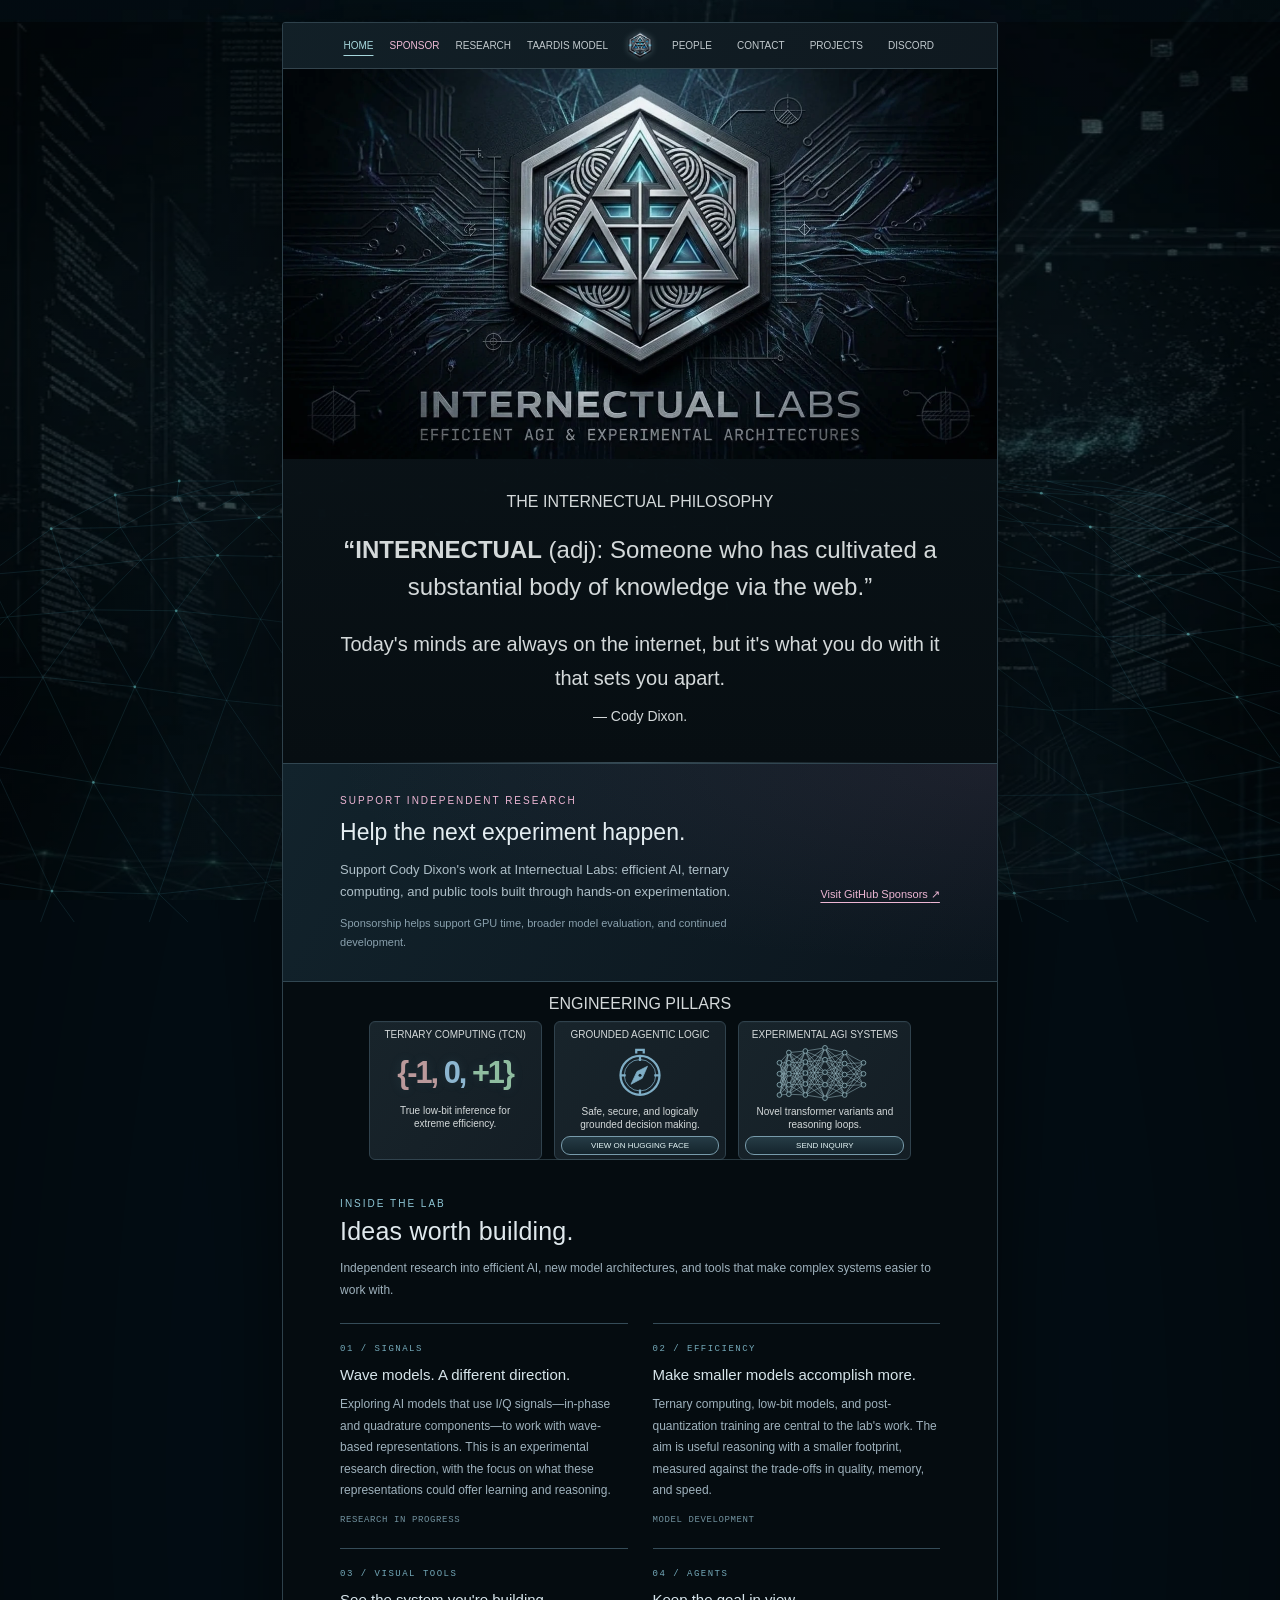
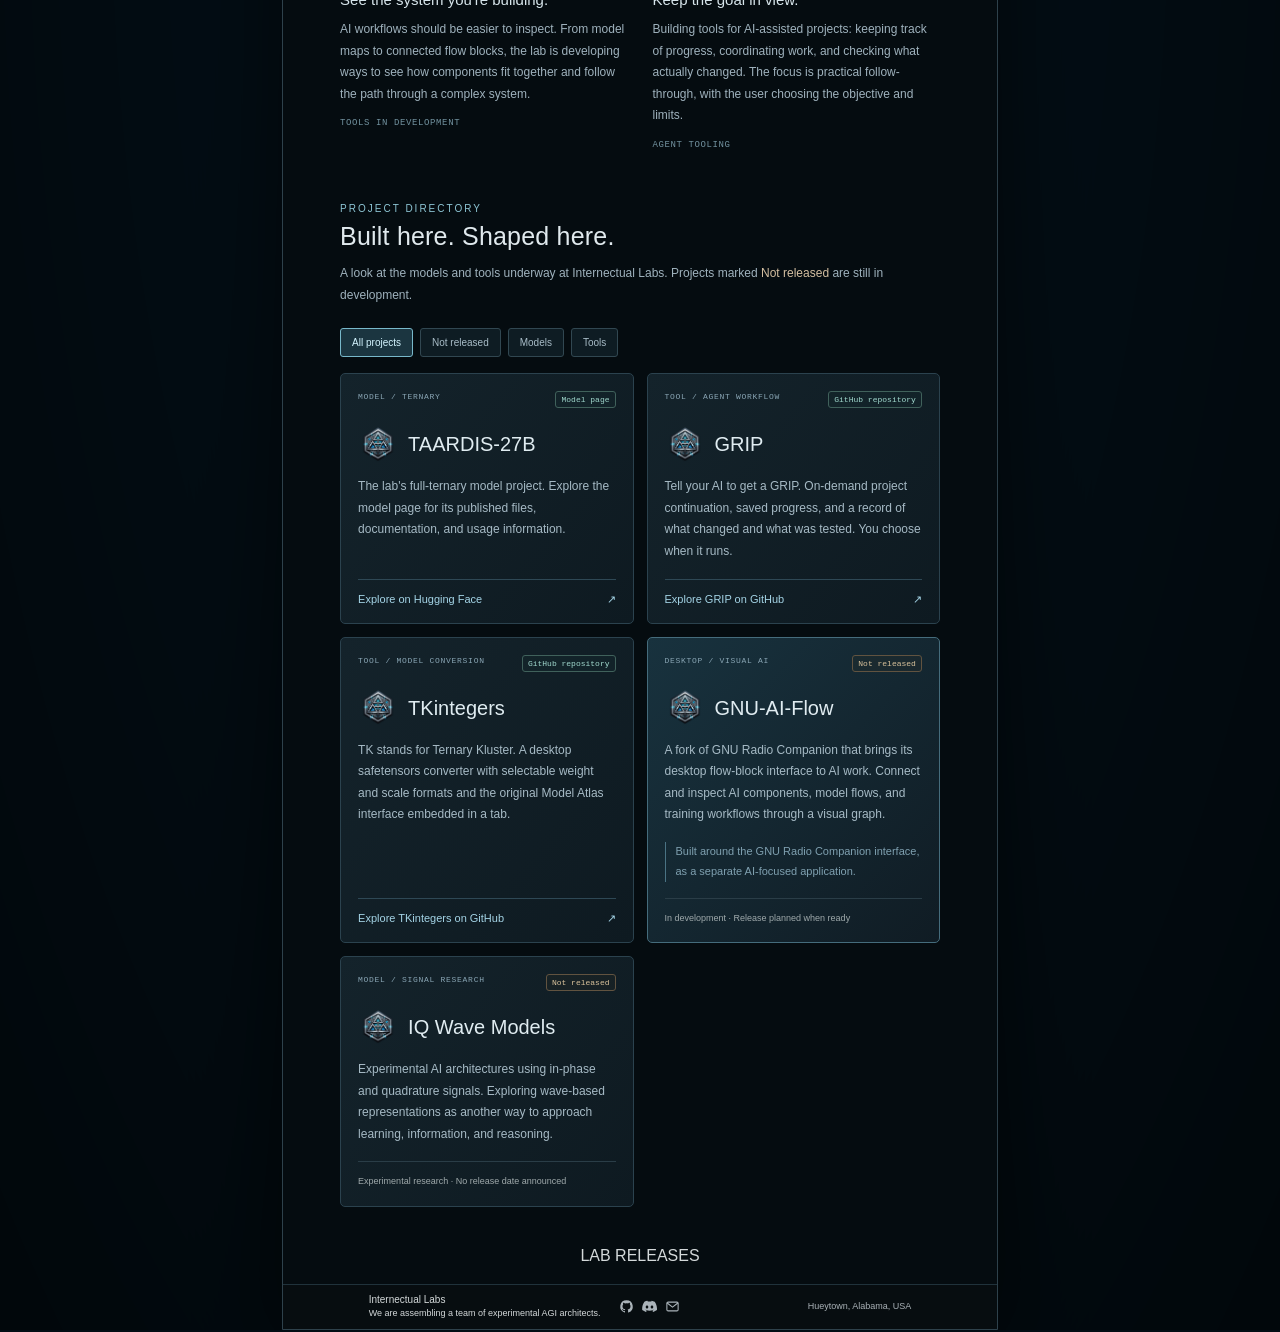
==== index.html @ d1d1dd2e "Add GitHub Sponsors section and navigation link" ====
<!doctype html>
<html lang="en">
<head>
  <meta charset="utf-8">
  <meta name="viewport" content="width=device-width,initial-scale=1">
  <meta name="description" content="Internectual Labs — efficient AGI and experimental architectures. Ternary computing, grounded agentic logic, and experimental reasoning systems.">
  <meta name="theme-color" content="#071116">
  <title>Internectual Labs | Efficient AGI & Experimental Architectures</title>
  <style>
:root{color-scheme:dark;--cyan:#8ec6d5;--line:#31424b;--white:#d4d9da}*{box-sizing:border-box}html{scroll-behavior:smooth;scroll-padding-top:70px}body{position:relative;isolation:isolate;margin:0;background:#030e15;color:var(--white);font-family:Arial,Helvetica,sans-serif;font-weight:400;min-height:100vh}.environment{position:fixed;inset:0;z-index:-3;background:linear-gradient(#02121b1a,#00101955),url('[data-uri]') center top/100% 100% no-repeat;filter:saturate(.8)}body:before{content:'';position:absolute;inset:0;z-index:-2;background:radial-gradient(ellipse at center,transparent 40%,#0007 100%);pointer-events:none}#network{position:absolute;inset:0 0 auto;width:100%;height:100vh;z-index:-1;opacity:.8;pointer-events:none}.site-shell{width:51vw;min-width:716px;max-width:940px;margin:22px auto 0;background:#060d11f5;border:1px solid #2e414b;border-radius:3px 3px 0 0;box-shadow:0 15px 90px #0009;overflow:hidden}header{height:46px;background:linear-gradient(110deg,#14232bd9,#101a21e8);border-bottom:1px solid #33444d}nav{height:100%;display:flex;align-items:center;justify-content:center;gap:25px}a,button{-webkit-tap-highlight-color:transparent}nav a,nav button{font:400 10px Arial,sans-serif;color:#c1c9cd;text-decoration:none;text-transform:uppercase;border:0;background:none;padding:7px 0;white-space:nowrap;cursor:pointer}nav .active{color:#a6d6dc;text-decoration:underline;text-underline-offset:6px}nav a:hover,nav button:hover{color:#c1f8ff;text-shadow:0 0 12px #7ce3ff80}.nav-emblem{margin:0 28px 0 -1px;padding:0!important;display:flex}.nav-emblem img{width:32px;height:37px;object-fit:contain;filter:drop-shadow(0 0 3px #a8c8cf55)}.hero{line-height:0;background:#020609}.hero>img{display:block;width:100%;height:auto}.sr-only{position:absolute;width:1px;height:1px;padding:0;margin:-1px;overflow:hidden;clip:rect(0,0,0,0);white-space:nowrap;border:0}h2,h3,p,blockquote{margin:0}h2{font-size:16px;font-weight:500;text-transform:uppercase;line-height:1.4}h3{font-size:10px;font-weight:400;text-transform:uppercase;line-height:1.5}.philosophy{text-align:center;padding:11px 22px 13px;background:linear-gradient(#0b1419b3,#070e12);position:relative}.philosophy:after,.pillars:after{content:'';position:absolute;bottom:0;left:12%;right:12%;height:1px;background:linear-gradient(90deg,transparent,#3a4e58,transparent)}.definition{margin-top:9px;font-size:10px;line-height:1.6}.definition strong{font-weight:400}blockquote{font-size:10px;line-height:1.65;margin-top:4px}cite{font-style:normal;white-space:nowrap}.pillars{padding:11px 12% 0;position:relative;text-align:center;scroll-margin-top:16px}.cards{display:grid;grid-template-columns:repeat(3,minmax(0,1fr));gap:12px;margin-top:6px}.card{min-height:136px;background:linear-gradient(125deg,#18242b,#141e25);border:1px solid #30424d;border-radius:6px;padding:5px 6px 4px;display:flex;align-items:center;flex-direction:column;box-shadow:inset 0 1px #b2c3cd07;transition:border-color .2s,box-shadow .2s}.card:hover{border-color:#6b9cae;box-shadow:0 0 18px #4cb9d218}.card p{font-size:10px;line-height:1.3;margin-bottom:5px}.ternary{font-size:clamp(27px,2.4vw,39px);font-weight:700;letter-spacing:-2px;white-space:nowrap;margin:13px -2px 14px;line-height:1.15;text-shadow:0 0 12px #77b0c020}.ternary span:nth-child(1){color:#ba999b}.ternary span:nth-child(2){color:#8db6d0}.ternary span:nth-child(3){color:#8fbda0}.compass{width:60px;height:60px;color:#7faec6;margin:1px 0 2px}.neural{width:110px;height:60px;color:#95b5bd;margin:1px 0 2px}.pill{width:100%;margin-top:auto;min-height:19px;border-radius:9px;border:1px solid #789bab;background:linear-gradient(#263c46,#14242c);color:#e4f5f6;text-decoration:none;text-transform:uppercase;font:400 8px Arial,sans-serif;display:flex;align-items:center;justify-content:center;gap:5px;cursor:pointer;padding:3px 4px;transition:.2s}.pill span{display:none}.pill:hover{background:#345762;border-color:#acf2ff;box-shadow:0 0 10px #53cfe82b}.releases{padding:2px 12% 4px;text-align:center}.releases-toggle{color:inherit;background:transparent;border:0;text-transform:uppercase;font:inherit;cursor:pointer;position:relative}.releases-toggle>span{font-size:13px;position:absolute;right:-20px;top:4px;opacity:0;transition:opacity .2s}.releases-toggle:hover>span,.releases-toggle:focus-visible>span{opacity:1}.release-list{padding:10px 0}.release-list a{display:flex;justify-content:space-between;align-items:center;text-align:left;border:1px solid #30424d;background:#122129;padding:12px;color:#cee5ec;text-decoration:none;font-size:12px;margin-top:7px}.release-list a:hover{border-color:#8ccddd}.release-list small{display:block;font-size:10px;color:#91a6af;margin-top:5px}footer{border-top:1px solid #20323b;margin:0 0;padding:8px 12% 9px;display:grid;grid-template-columns:1fr auto 1fr;gap:18px;align-items:center;background:#070d10;font-size:9px;line-height:1.4}.footer-copy>span{font-size:10px}.footer-copy p{white-space:nowrap}.location{text-align:right;white-space:nowrap;color:#a9b1b6}.socials{display:flex;gap:8px;align-items:center}.socials a,.socials button{display:inline-flex;color:#aab3b9;padding:0;border:0;background:none;cursor:pointer}.socials svg{width:15px;height:15px}.socials a:hover,.socials button:hover{color:#bdefff}button:focus-visible,a:focus-visible{outline:2px solid #80d5ed;outline-offset:5px}.skip{position:fixed;left:10px;top:-100px;background:#fff;color:#000;z-index:20;padding:10px}.skip:focus{top:10px}dialog{width:min(500px,calc(100vw - 32px));border:1px solid #456775;border-radius:8px;padding:35px;background:linear-gradient(135deg,#14242d,#070e14);color:#d4d9da;box-shadow:0 0 80px #000b}dialog::backdrop{background:#000b;backdrop-filter:blur(6px)}dialog h2{font-size:25px;text-transform:none;margin:10px 0 14px}dialog p{font-size:14px;line-height:1.65;color:#adbec7}.eyebrow{font-size:10px!important;letter-spacing:2px;text-transform:uppercase;color:#8ec6d5!important}.close{position:absolute;right:13px;top:7px;background:none;border:none;color:#afc1cc;font-size:29px;cursor:pointer}.dialog-emblem{height:72px;display:block;margin-bottom:20px}.dialog-link{display:block;color:#a6d8e5;border:1px solid #3c5b68;padding:13px;margin-top:14px;border-radius:3px;text-decoration:none;font-size:13px}.dialog-link:hover{background:#1c3540}.dialog-location{margin-top:20px;font-size:11px!important;color:#708c9c!important}[hidden]{display:none!important}@media(min-width:1750px){h2{font-size:19px}.cards{gap:16px}.card{min-height:165px}h3{font-size:12px}.card p,.definition,blockquote{font-size:12px}.compass,.neural{height:72px}.pill{font-size:10px;min-height:24px}.philosophy{padding:18px 25px}.pillars{padding-top:16px}footer{font-size:10px;padding-top:13px;padding-bottom:13px}nav a,nav button{font-size:12px}header{height:54px}}@media(max-width:760px){.site-shell{min-width:0;width:calc(100% - 24px);margin-top:12px}.environment{background-size:100% 100%;background-position:center top}header{height:auto;min-height:55px}nav{gap:13px;flex-wrap:wrap;padding:9px 8px}nav a,nav button{font-size:9px}.nav-emblem{margin:0 9px}.nav-emblem img{width:24px;height:28px}.hero>img{width:100%}.philosophy{padding:16px 17px}.definition,blockquote{font-size:11px}.pillars{padding:15px 5% 0}.cards{gap:8px}.card{padding:8px 5px;min-height:150px}h3{font-size:9px}.ternary{font-size:28px;margin-top:16px;margin-bottom:20px}.card p{font-size:10px}.pill{font-size:7px;min-height:25px}.releases{padding:10px 5%}footer{padding:13px 5%;grid-template-columns:1fr auto;gap:8px}.location{grid-column:1/-1;text-align:left;font-size:9px}.footer-copy p{white-space:normal;font-size:9px}}@media(max-width:460px){nav{gap:13px}.nav-emblem{order:-1;flex-basis:100%;justify-content:center;margin:0}header{min-height:80px}nav a,nav button{font-size:9px}.cards{grid-template-columns:1fr}.card{min-height:190px;padding:14px 15px}h3{font-size:13px}.card p{font-size:12px;margin-bottom:12px}.ternary{font-size:43px;margin:20px 0}.compass,.neural{height:77px;width:105px;margin:7px 0}.pill{min-height:30px;font-size:10px;max-width:280px}.pillars{padding-left:9%;padding-right:9%}.releases{padding-top:15px}.site-shell{width:calc(100% - 20px)}h2{font-size:15px}}@media(prefers-reduced-motion:reduce){html{scroll-behavior:auto}*{transition:none!important}}

/* Equal side columns keep the emblem on the exact centerline. */
nav{display:grid;grid-template-columns:minmax(0,1fr) 64px minmax(0,1fr);gap:0;padding:0 22px}.nav-side{display:flex;align-items:center;gap:25px}.nav-left{justify-content:flex-end}.nav-right{justify-content:flex-start}.nav-emblem{margin:0!important;justify-self:center;justify-content:center}
@media(max-width:760px){nav{grid-template-columns:minmax(0,1fr) 46px minmax(0,1fr);padding:9px 10px}.nav-side{gap:12px}}
@media(max-width:460px){nav{display:flex;justify-content:center;gap:13px}.nav-side{display:contents}.nav-emblem{order:-1;flex-basis:100%;justify-content:center}}

/* Expanded research and project directory. */
.lab-section{padding:38px 8% 10px;scroll-margin-top:24px}.section-heading{max-width:620px;margin-bottom:22px}.section-heading .eyebrow{margin-bottom:7px}.section-heading h2{font-size:25px;letter-spacing:.2px;text-transform:none;color:#e0e9ed;line-height:1.2}.section-heading>p:last-child{font-size:12px;line-height:1.8;color:#9fb2bd;margin-top:12px}.section-heading strong{font-weight:400;color:#d4bfa1}.research-notes{display:grid;grid-template-columns:1fr 1fr;gap:22px 25px}.research-notes article{border-top:1px solid #354c58;padding-top:13px}.note-index{font:9px monospace;letter-spacing:1.5px;color:#74a9b9}.research-notes h3{font-size:15px;line-height:1.4;text-transform:none;margin:9px 0;color:#d7e5eb}.research-notes p{font-size:12px;line-height:1.8;color:#9fb2bd}.research-label{display:inline-block;font:9px monospace;text-transform:uppercase;letter-spacing:.6px;color:#72929f;margin-top:13px}.project-section{padding-top:42px;padding-bottom:22px}.project-filters{display:flex;gap:7px;flex-wrap:wrap;margin-bottom:16px}.project-filters button{font:10px Arial,sans-serif;border:1px solid #314751;background:#0e1c23;color:#a8bcc7;border-radius:3px;padding:8px 11px;cursor:pointer}.project-filters button:hover,.project-filters button.selected{color:#d4f5ff;border-color:#78b8ca;background:#1b3540}.project-grid{display:grid;grid-template-columns:1fr 1fr;gap:13px}.project-card{padding:17px;background:linear-gradient(130deg,#14232b,#0e1a21);border:1px solid #2b424e;border-radius:5px;display:flex;flex-direction:column;min-height:230px}.project-top{display:flex;gap:7px;align-items:flex-start;justify-content:space-between;margin-bottom:16px;flex-wrap:wrap}.project-kind{font:8px monospace;letter-spacing:.7px;color:#8aa6b5;line-height:1.5}.status{display:inline-block;border:1px solid #45616b;border-radius:3px;font:8px monospace;padding:3px 5px;white-space:nowrap}.status.linked{color:#a0d8cd;background:#1d38352b;border-color:#40615b}.status.unreleased{color:#dbc49d;background:#3a2f212b;border-color:#615340}.project-card h3{font-size:20px;color:#e0ecf1;text-transform:none;line-height:1.2;margin-bottom:12px}.project-card>p{font-size:12px;color:#a6bac5;line-height:1.8;margin-bottom:16px}.project-card .project-detail{font-size:11px;color:#7fa0b0;padding-left:10px;border-left:1px solid #4a7384}.project-link{display:flex;justify-content:space-between;align-items:center;margin-top:auto;padding-top:13px;border-top:1px solid #2e4855;font-size:11px;color:#a4d4e6;text-decoration:none}.project-link:hover{color:#e1faff}.project-footnote{display:block;margin-top:auto;padding-top:12px;border-top:1px solid #2a3d47;font-size:9px;line-height:1.6;color:#9fa9ab}.featured-project{border-color:#456c7c;background:linear-gradient(135deg,#18323e,#101c24)}.releases{padding-top:15px;padding-bottom:16px}.project-filters button:focus-visible{outline:2px solid #80d5ed;outline-offset:3px}
@media(max-width:760px){.nav-side{gap:10px}nav{padding-left:8px;padding-right:8px}.lab-section{padding-left:6%;padding-right:6%}.project-card{padding:14px}.section-heading h2{font-size:23px}.project-card h3{font-size:18px}}
@media(max-width:540px){.research-notes,.project-grid{grid-template-columns:1fr}.lab-section{padding-top:30px}.project-card{min-height:210px;padding:20px}.project-top{margin-bottom:13px}.project-kind,.status{font-size:9px}.research-notes{gap:23px}.research-notes p,.project-card>p,.section-heading>p:last-child{font-size:13px}.project-footnote{font-size:10px}.project-filters button{font-size:11px}.nav-side{gap:9px}nav a,nav button{font-size:8px}}
@media(max-width:460px){nav a,nav button{font-size:8px}nav{gap:11px}}


/* Shared lab emblem beside each project name. */
.project-card h3{display:flex;align-items:center;gap:10px}
.project-logo{width:40px;height:40px;object-fit:contain;flex-shrink:0}

/* Give the definition and founder quote room to stand out. */
.philosophy{padding:32px clamp(18px,5vw,48px) 34px}
.philosophy .definition{max-width:720px;margin:18px auto 0;font-size:clamp(18px,2.1vw,24px);line-height:1.55}
.philosophy .definition strong{font-weight:600}
.philosophy blockquote{max-width:680px;margin:22px auto 0;font-size:clamp(16px,1.7vw,20px);line-height:1.7}
.philosophy blockquote cite{display:block;margin-top:10px;font-size:14px}

/* Sponsorship uses GitHub's official embed with an always-available direct link. */
nav .nav-sponsor{color:#efbbd6}.support-section{padding:28px 8%;border-top:1px solid #314651;border-bottom:1px solid #314651;background:radial-gradient(ellipse at top right,#684c682e,transparent 65%),linear-gradient(120deg,#12232c,#0b151d)}.support-layout{display:grid;grid-template-columns:minmax(0,1fr) auto;gap:26px;align-items:center}.support-section h2{font-size:23px;line-height:1.25;text-transform:none;color:#e4edf1;margin:8px 0 12px}.support-section p{font-size:13px;line-height:1.75;color:#aebfc8}.support-section .eyebrow{color:#edb6d4!important}.support-actions{display:flex;flex-direction:column;align-items:center;gap:12px}.sponsor-embed{display:block;border:0;border-radius:6px;width:114px;height:32px;color-scheme:light}.sponsor-direct{font-size:11px;line-height:1.5;text-align:center;color:#edb6d4;text-underline-offset:4px}.sponsor-direct:hover{color:#ffe0f1}.support-note{font-size:11px!important;color:#89a0ad!important;margin-top:10px}.nav-left{gap:16px}
@media(max-width:760px){.nav-left{gap:10px}.support-section{padding:26px 6%}}
@media(max-width:540px){.support-layout{grid-template-columns:1fr;gap:18px}.support-actions{align-items:flex-start}.sponsor-direct{text-align:left}.support-section h2{font-size:22px}.support-section{padding:26px 9%}}
</style>
</head>
<body>
  <a class="skip" href="#main">Skip to content</a>
  <div class="environment" aria-hidden="true"></div>
  <canvas id="network" aria-hidden="true"></canvas>
  <div class="site-shell" id="home">
    <header>
      <nav aria-label="Main navigation">
        <div class="nav-side nav-left">
        <a class="active" href="#home">Home</a>
        <a class="nav-sponsor" href="#support">Sponsor</a>
        <a href="#research">Research</a>
        <a href="https://huggingface.co/CodeMasterCody3D/taardis-27b-full-ternary" target="_blank" rel="noopener noreferrer">TAARDIS Model</a>
        </div>
        <a class="nav-emblem" href="#home" aria-label="Internectual Labs home"><img data-embedded-emblem="true" width="38" height="38" alt=""></a>
        <div class="nav-side nav-right">
        <button type="button" data-open="people">People</button>
        <button type="button" data-open="contact">Contact</button>
        <a href="#projects">Projects</a>
        <a href="https://discord.gg/BTU7WuXyf" target="_blank" rel="noopener noreferrer">Discord</a>
        </div>
      </nav>
    </header>
    <main id="main">
      <section class="hero" aria-labelledby="site-title">
        <h1 id="site-title" class="sr-only">Internectual Labs — Efficient AGI & Experimental Architectures</h1>
        <img src="[data-uri]" alt="Internectual Labs — Efficient AGI & Experimental Architectures. Metallic hexagonal emblem over a dark circuit board." width="1407" height="768" fetchpriority="high">
      </section>
      <section class="philosophy" aria-labelledby="philosophy-title">
        <h2 id="philosophy-title">The Internectual Philosophy</h2>
        <p class="definition"><strong>“INTERNECTUAL</strong> (adj): Someone who has cultivated a substantial body of knowledge via the web.”</p>
        <blockquote>Today's minds are always on the internet, but it's what you do with it that sets you apart. <cite>— Cody Dixon.</cite></blockquote>
      </section>
      <section class="support-section" id="support" aria-labelledby="support-title">
        <div class="support-layout">
          <div>
            <p class="eyebrow">Support independent research</p>
            <h2 id="support-title">Help the next experiment happen.</h2>
            <p>Support Cody Dixon's work at Internectual Labs: efficient AI, ternary computing, and public tools built through hands-on experimentation.</p>
            <p class="support-note">Sponsorship helps support GPU time, broader model evaluation, and continued development.</p>
          </div>
          <div class="support-actions">
            <iframe class="sponsor-embed" src="https://github.com/sponsors/CodeMasterCody3D/button" title="Sponsor Cody Dixon on GitHub" height="32" width="114" loading="lazy"></iframe>
            <a class="sponsor-direct" href="https://github.com/sponsors/CodeMasterCody3D" target="_blank" rel="noopener noreferrer">Visit GitHub Sponsors <span aria-hidden="true">↗</span></a>
          </div>
        </div>
      </section>
      <section class="pillars" id="research" aria-labelledby="pillars-title">
        <h2 id="pillars-title">Engineering Pillars</h2>
        <div class="cards">
          <article class="card">
            <h3>Ternary Computing (TCN)</h3>
            <div class="ternary" aria-label="Minus one, zero, plus one"><span>{-1,</span> <span>0,</span> <span>+1}</span></div>
            <p>True low-bit inference for<br>extreme efficiency.</p>
          </article>
          <article class="card">
            <h3>Grounded Agentic Logic</h3>
            <svg class="compass" viewBox="0 0 80 80" aria-hidden="true"><g fill="none" stroke="currentColor" stroke-width="3"><circle cx="40" cy="43" r="26"/><circle cx="40" cy="43" r="21" stroke-width="1"/><path d="M35 14v-5h10v5M40 17v7m0 38v7M14 43h7m38 0h7"/><path d="m50 31-7 16-15 8 8-17z" fill="currentColor" stroke-width="1"/><circle cx="40" cy="43" r="2" fill="#12232b" stroke="none"/></g></svg>
            <p>Safe, secure, and logically<br>grounded decision making.</p>
            <a class="pill" href="https://huggingface.co/CodeMasterCody3D/taardis-27b-full-ternary" target="_blank" rel="noopener noreferrer">View on Hugging Face <span aria-hidden="true">↗</span></a>
          </article>
          <article class="card">
            <h3>Experimental AGI Systems</h3>
            <svg class="neural" viewBox="0 0 140 76" aria-hidden="true"><g class="neural-lines" fill="none" stroke="currentColor" stroke-width=".7"></g><g class="neural-nodes" fill="#172830" stroke="currentColor" stroke-width="1"></g></svg>
            <p>Novel transformer variants and<br>reasoning loops.</p>
            <button class="pill" type="button" data-open="contact">Send Inquiry <span aria-hidden="true">↗</span></button>
          </article>
        </div>
      </section>
      <section class="lab-section" aria-labelledby="inside-title">
        <div class="section-heading"><p class="eyebrow">Inside the lab</p><h2 id="inside-title">Ideas worth building.</h2><p>Independent research into efficient AI, new model architectures, and tools that make complex systems easier to work with.</p></div>
        <div class="research-notes">
          <article><span class="note-index">01 / SIGNALS</span><h3>Wave models. A different direction.</h3><p>Exploring AI models that use I/Q signals—in-phase and quadrature components—to work with wave-based representations. This is an experimental research direction, with the focus on what these representations could offer learning and reasoning.</p><span class="research-label">Research in progress</span></article>
          <article><span class="note-index">02 / EFFICIENCY</span><h3>Make smaller models accomplish more.</h3><p>Ternary computing, low-bit models, and post-quantization training are central to the lab's work. The aim is useful reasoning with a smaller footprint, measured against the trade-offs in quality, memory, and speed.</p><span class="research-label">Model development</span></article>
          <article><span class="note-index">03 / VISUAL TOOLS</span><h3>See the system you're building.</h3><p>AI workflows should be easier to inspect. From model maps to connected flow blocks, the lab is developing ways to see how components fit together and follow the path through a complex system.</p><span class="research-label">Tools in development</span></article>
          <article><span class="note-index">04 / AGENTS</span><h3>Keep the goal in view.</h3><p>Building tools for AI-assisted projects: keeping track of progress, coordinating work, and checking what actually changed. The focus is practical follow-through, with the user choosing the objective and limits.</p><span class="research-label">Agent tooling</span></article>
        </div>
      </section>
      <section class="lab-section project-section" id="projects" aria-labelledby="projects-title">
        <div class="section-heading"><p class="eyebrow">Project directory</p><h2 id="projects-title">Built here. Shaped here.</h2><p>A look at the models and tools underway at Internectual Labs. Projects marked <strong>Not released</strong> are still in development.</p></div>
        <div class="project-filters" role="group" aria-label="Filter projects"><button type="button" class="selected" data-filter="all" aria-pressed="true">All projects</button><button type="button" data-filter="unreleased" aria-pressed="false">Not released</button><button type="button" data-filter="models" aria-pressed="false">Models</button><button type="button" data-filter="tools" aria-pressed="false">Tools</button></div>
        <p class="sr-only" id="project-count" aria-live="polite">5 projects shown</p>
        <div class="project-grid">
          <article class="project-card" data-category="models" data-release="linked"><div class="project-top"><span class="project-kind">MODEL / TERNARY</span><span class="status linked">Model page</span></div><h3>TAARDIS-27B</h3><p>The lab's full-ternary model project. Explore the model page for its published files, documentation, and usage information.</p><a class="project-link" href="https://huggingface.co/CodeMasterCody3D/taardis-27b-full-ternary" target="_blank" rel="noopener noreferrer">Explore on Hugging Face <span aria-hidden="true">↗</span></a></article>
          <article class="project-card" data-category="tools" data-release="linked"><div class="project-top"><span class="project-kind">TOOL / AGENT WORKFLOW</span><span class="status linked">GitHub repository</span></div><h3>GRIP</h3><p>Tell your AI to get a GRIP. On-demand project continuation, saved progress, and a record of what changed and what was tested. You choose when it runs.</p><a class="project-link" href="https://github.com/CodeMasterCody3D/grip" target="_blank" rel="noopener noreferrer">Explore GRIP on GitHub <span aria-hidden="true">↗</span></a></article>
          <article class="project-card" data-category="tools" data-release="linked"><div class="project-top"><span class="project-kind">TOOL / MODEL CONVERSION</span><span class="status linked">GitHub repository</span></div><h3>TKintegers</h3><p>TK stands for Ternary Kluster. A desktop safetensors converter with selectable weight and scale formats and the original Model Atlas interface embedded in a tab.</p><a class="project-link" href="https://github.com/CodeMasterCody3D/tkintegers" target="_blank" rel="noopener noreferrer">Explore TKintegers on GitHub <span aria-hidden="true">↗</span></a></article>
          <article class="project-card featured-project" data-category="tools" data-release="unreleased"><div class="project-top"><span class="project-kind">DESKTOP / VISUAL AI</span><span class="status unreleased">Not released</span></div><h3>GNU-AI-Flow</h3><p>A fork of GNU Radio Companion that brings its desktop flow-block interface to AI work. Connect and inspect AI components, model flows, and training workflows through a visual graph.</p><p class="project-detail">Built around the GNU Radio Companion interface, as a separate AI-focused application.</p><span class="project-footnote">In development · Release planned when ready</span></article>
          <article class="project-card" data-category="models" data-release="unreleased"><div class="project-top"><span class="project-kind">MODEL / SIGNAL RESEARCH</span><span class="status unreleased">Not released</span></div><h3>IQ Wave Models</h3><p>Experimental AI architectures using in-phase and quadrature signals. Exploring wave-based representations as another way to approach learning, information, and reasoning.</p><span class="project-footnote">Experimental research · No release date announced</span></article>
          
        </div>
      </section>
      <section class="releases" aria-labelledby="releases-title">
        <h2 id="releases-title"><button class="releases-toggle" type="button" aria-expanded="false" aria-controls="release-list">Lab Releases <span aria-hidden="true">+</span></button></h2>
        <div class="release-list" id="release-list" hidden>
          <a href="https://huggingface.co/CodeMasterCody3D/taardis-27b-full-ternary" target="_blank" rel="noopener noreferrer"><span><strong>TAARDIS-27B</strong><small>Full ternary model · Hugging Face</small></span><span aria-hidden="true">↗</span></a>
          <a href="https://github.com/CodeMasterCody3D/grip" target="_blank" rel="noopener noreferrer"><span><strong>GRIP</strong><small>Project continuation & progress with proof · GitHub</small></span><span aria-hidden="true">↗</span></a>
        </div>
      </section>
    </main>
    <footer>
      <div class="footer-copy"><span>Internectual Labs</span><p>We are assembling a team of experimental AGI architects.</p></div>
      <div class="socials"><a href="https://github.com/CodeMasterCody3D" target="_blank" rel="noopener noreferrer" aria-label="Cody Dixon on GitHub"><svg viewBox="0 0 24 24" fill="currentColor" aria-hidden="true"><path d="M12 2a10 10 0 0 0-3.16 19.49c.5.09.68-.22.68-.48v-1.86c-2.78.6-3.37-1.18-3.37-1.18-.45-1.16-1.11-1.47-1.11-1.47-.91-.62.07-.61.07-.61 1 .07 1.53 1.03 1.53 1.03.89 1.53 2.34 1.09 2.91.83.09-.65.35-1.09.64-1.34-2.22-.25-4.56-1.11-4.56-4.94 0-1.09.39-1.98 1.03-2.68-.1-.26-.45-1.27.1-2.65 0 0 .84-.27 2.75 1.03A9.6 9.6 0 0 1 12 6.83c.85 0 1.71.11 2.51.34 1.91-1.3 2.75-1.03 2.75-1.03.55 1.38.2 2.39.1 2.65.64.7 1.03 1.59 1.03 2.68 0 3.84-2.34 4.69-4.57 4.94.36.31.68.92.68 1.85v2.75c0 .27.18.58.69.48A10 10 0 0 0 12 2Z"/></svg></a><a href="https://discord.gg/BTU7WuXyf" target="_blank" rel="noopener noreferrer" aria-label="Join Internectual Labs on Discord" title="Discord"><svg viewBox="0 0 24 24" fill="currentColor" aria-hidden="true"><path d="M20.317 4.37a19.791 19.791 0 0 0-4.885-1.515c-.211.375-.457.88-.627 1.28a18.27 18.27 0 0 0-5.41 0c-.17-.4-.42-.905-.633-1.28A19.736 19.736 0 0 0 3.88 4.37C.79 8.94-.047 13.397.372 17.79a19.9 19.9 0 0 0 5.993 3.03c.483-.66.914-1.36 1.287-2.096a12.944 12.944 0 0 1-2.028-.989c.17-.124.336-.253.496-.386 3.913 1.79 8.164 1.79 12.03 0 .162.133.328.262.496.386-.644.388-1.327.72-2.03.99.374.735.804 1.436 1.288 2.096a19.84 19.84 0 0 0 6.002-3.03c.5-5.093-.838-9.51-3.589-13.42ZM8.02 15.104c-1.175 0-2.139-1.08-2.139-2.405s.944-2.406 2.14-2.406c1.194 0 2.158 1.09 2.138 2.406 0 1.325-.944 2.405-2.139 2.405Zm7.96 0c-1.175 0-2.139-1.08-2.139-2.405s.944-2.406 2.14-2.406c1.194 0 2.158 1.09 2.138 2.406 0 1.325-.944 2.405-2.139 2.405Z"/></svg></a><button type="button" data-open="contact" aria-label="Contact and social profiles"><svg viewBox="0 0 24 24" fill="none" stroke="currentColor" stroke-width="1.7" aria-hidden="true"><rect x="3" y="5" width="18" height="14" rx="2"/><path d="m3 6 9 7 9-7"/></svg></button></div>
      <p class="location">Hueytown, Alabama, USA</p>
    </footer>
  </div>
  <dialog id="people" aria-labelledby="people-title"><button class="close" type="button" aria-label="Close">×</button><img class="dialog-emblem" data-embedded-emblem="true" alt=""><p class="eyebrow">People / Internectual Labs</p><h2 id="people-title">Cody Dixon</h2><p>Working across ternary integer quantization, I/Q wave models, experimental reasoning systems, and visual AI tools.</p><a class="dialog-link" href="https://github.com/CodeMasterCody3D" target="_blank" rel="noopener noreferrer">Explore the work on GitHub ↗</a></dialog>
  <dialog id="contact" aria-labelledby="contact-title"><button class="close" type="button" aria-label="Close">×</button><p class="eyebrow">Connect / Collaborate</p><h2 id="contact-title">Build what comes next.</h2><p>Interested in efficient AI, experimental architectures, or collaborating with Internectual Labs? Email Cody or explore the lab's work below.</p><a class="dialog-link" href="mailto:codydillondixon@internectual.net" style="overflow-wrap:anywhere">codydillondixon@internectual.net</a><a class="dialog-link" href="https://github.com/CodeMasterCody3D" target="_blank" rel="noopener noreferrer">GitHub · CodeMasterCody3D ↗</a><a class="dialog-link" href="https://huggingface.co/CodeMasterCody3D" target="_blank" rel="noopener noreferrer">Hugging Face · Models & research ↗</a><p class="dialog-location">Hueytown, Alabama, USA</p></dialog>
  <script>
const emblemImage = '[data-uri]';
document.querySelectorAll('.project-card h3').forEach(heading => {
  const logo = document.createElement('img');
  logo.className = 'project-logo';
  logo.setAttribute('data-embedded-emblem', 'true');
  logo.width = 40;
  logo.height = 40;
  logo.alt = '';
  heading.prepend(logo);
});
document.querySelectorAll("[data-embedded-emblem]").forEach(img => { img.src = emblemImage; });
document.querySelectorAll('[data-open]').forEach(button => {
  button.addEventListener('click', () => document.getElementById(button.dataset.open).showModal());
});
document.querySelectorAll('dialog').forEach(dialog => {
  dialog.querySelector('.close').addEventListener('click', () => dialog.close());
  dialog.addEventListener('click', event => {
    if (event.target === dialog) {
      const rect = dialog.getBoundingClientRect();
      if (event.clientX < rect.left || event.clientX > rect.right || event.clientY < rect.top || event.clientY > rect.bottom) dialog.close();
    }
  });
});
document.querySelector('.releases-toggle').addEventListener('click', event => {
  const button = event.currentTarget;
  const expanded = button.getAttribute('aria-expanded') !== 'true';
  button.setAttribute('aria-expanded', String(expanded));
  button.querySelector('span').textContent = expanded ? '−' : '+';
  document.getElementById('release-list').hidden = !expanded;
});
const svgNS='http://www.w3.org/2000/svg';
const columns=[[12,25,39,53,66],[24,12,25,39,53,65],[45,10,24,38,52,66],[70,6,21,37,53,70],[95,12,26,40,54,66],[119,25,39,53]];
columns.forEach((column,index)=>{
  const [x,...ys]=column;
  ys.forEach(y=>{
    if(index<columns.length-1){const [nextX,...nextYs]=columns[index+1];nextYs.forEach(nextY=>{const line=document.createElementNS(svgNS,'line');Object.entries({x1:x,y1:y,x2:nextX,y2:nextY}).forEach(([k,v])=>line.setAttribute(k,v));document.querySelector('.neural-lines').append(line);});}
    const circle=document.createElementNS(svgNS,'circle');circle.setAttribute('cx',x);circle.setAttribute('cy',y);circle.setAttribute('r',3);document.querySelector('.neural-nodes').append(circle);
  });
});
const canvas=document.getElementById('network');
const context=canvas.getContext('2d');
function drawNetwork(){
  const w=innerWidth,h=innerHeight,dpr=Math.min(devicePixelRatio||1,2);
  canvas.width=w*dpr;canvas.height=h*dpr;context.setTransform(dpr,0,0,dpr,0,0);context.clearRect(0,0,w,h);
  const rows=9,cols=18,points=[];
  for(let row=0;row<rows;row++){
    const depth=row/(rows-1),y=h*.51+Math.pow(depth,1.8)*h*.55;
    for(let col=0;col<cols;col++){
      const x=(col/(cols-1)-.5)*w*(.72+depth*.8)+w*.5;
      points.push({x,y:y+Math.sin(col*.8+row*.7)*28*depth});
    }
  }
  context.lineWidth=.65;
  points.forEach((point,index)=>{
    context.strokeStyle='rgba(90,190,207,.24)';
    [index%cols<cols-1?index+1:-1,index+cols,index%cols<cols-1?index+cols+1:-1].forEach(next=>{if(next>=0&&points[next]){context.beginPath();context.moveTo(point.x,point.y);context.lineTo(points[next].x,points[next].y);context.stroke();}});
    if(index%3===0){context.fillStyle='rgba(122,225,225,.58)';context.shadowColor='#8bf1e7';context.shadowBlur=7;context.beginPath();context.arc(point.x,point.y,1.4,0,Math.PI*2);context.fill();context.shadowBlur=0;}
  });
}
addEventListener('resize',drawNetwork);drawNetwork();

// Project category and release-status filters.
document.querySelectorAll('[data-filter]').forEach(button => {
  button.addEventListener('click', () => {
    const filter = button.dataset.filter;
    document.querySelectorAll('[data-filter]').forEach(item => {
      const selected = item === button;
      item.classList.toggle('selected', selected);
      item.setAttribute('aria-pressed', String(selected));
    });
    let count = 0;
    document.querySelectorAll('.project-card').forEach(card => {
      const visible = filter === 'all' || card.dataset.category === filter || card.dataset.release === filter;
      card.hidden = !visible;
      if (visible) count++;
    });
    document.getElementById('project-count').textContent = `${count} projects shown`;
  });
});


// Parallax: reveal the entire artwork while moving at half the content speed.
(() => {
  const background = document.querySelector('.environment');
  const reducedMotion = matchMedia('(prefers-reduced-motion: reduce)');
  let travel = 0;
  let rate = 0.5;
  let scheduled = false;
  function paint() {
    scheduled = false;
    const offset = Math.min(Math.max(scrollY, 0), travel) * rate;
    background.style.backgroundPosition = 'center top, center ' + (-offset) + 'px';
  }
  function measure() {
    travel = Math.max(0, document.documentElement.scrollHeight - innerHeight);
    rate = reducedMotion.matches ? 1 : 0.5;
    background.style.backgroundSize = '100% 100%, 100% ' + (innerHeight + travel * rate) + 'px';
    paint();
  }
  addEventListener('scroll', () => {
    if (!scheduled) {
      scheduled = true;
      requestAnimationFrame(paint);
    }
  }, { passive: true });
  addEventListener('resize', measure);
  addEventListener('load', measure);
  reducedMotion.addEventListener('change', measure);
  new ResizeObserver(measure).observe(document.body);
  measure();
})();

</script>
</body>
</html>
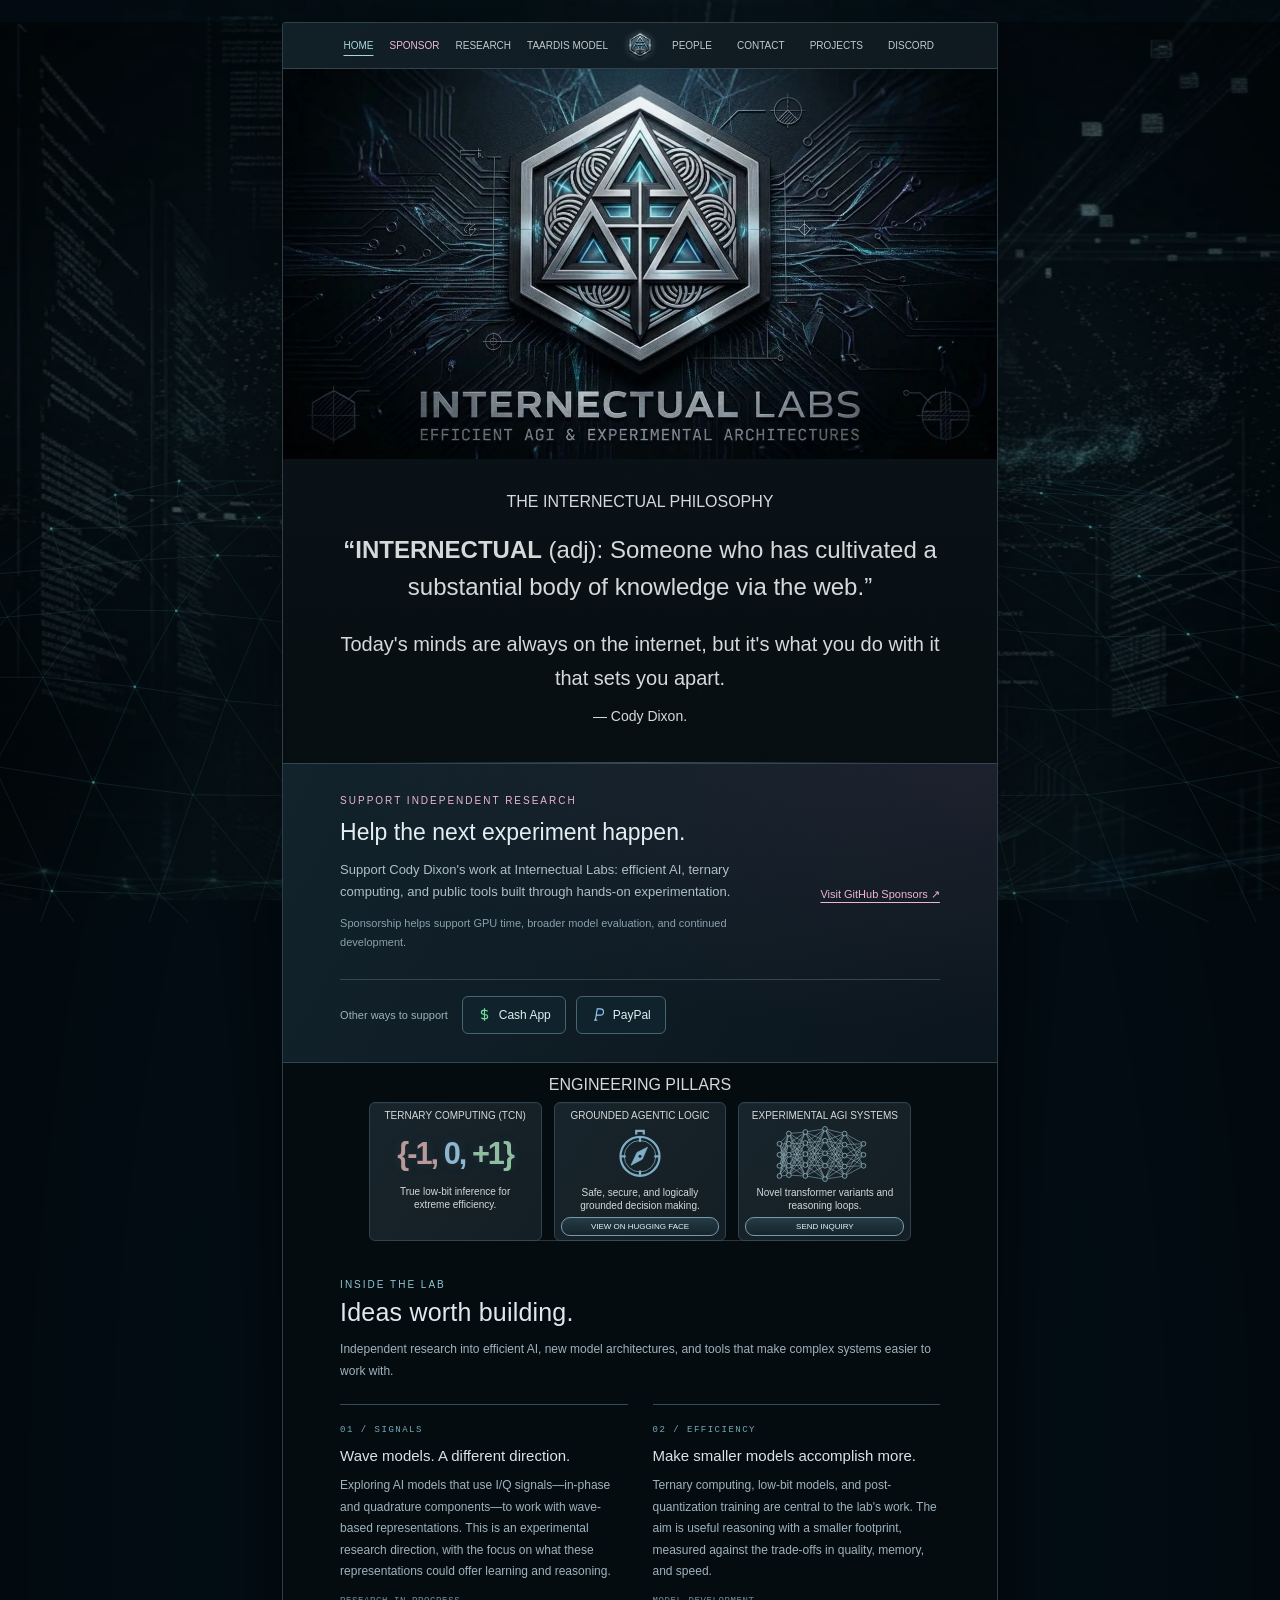
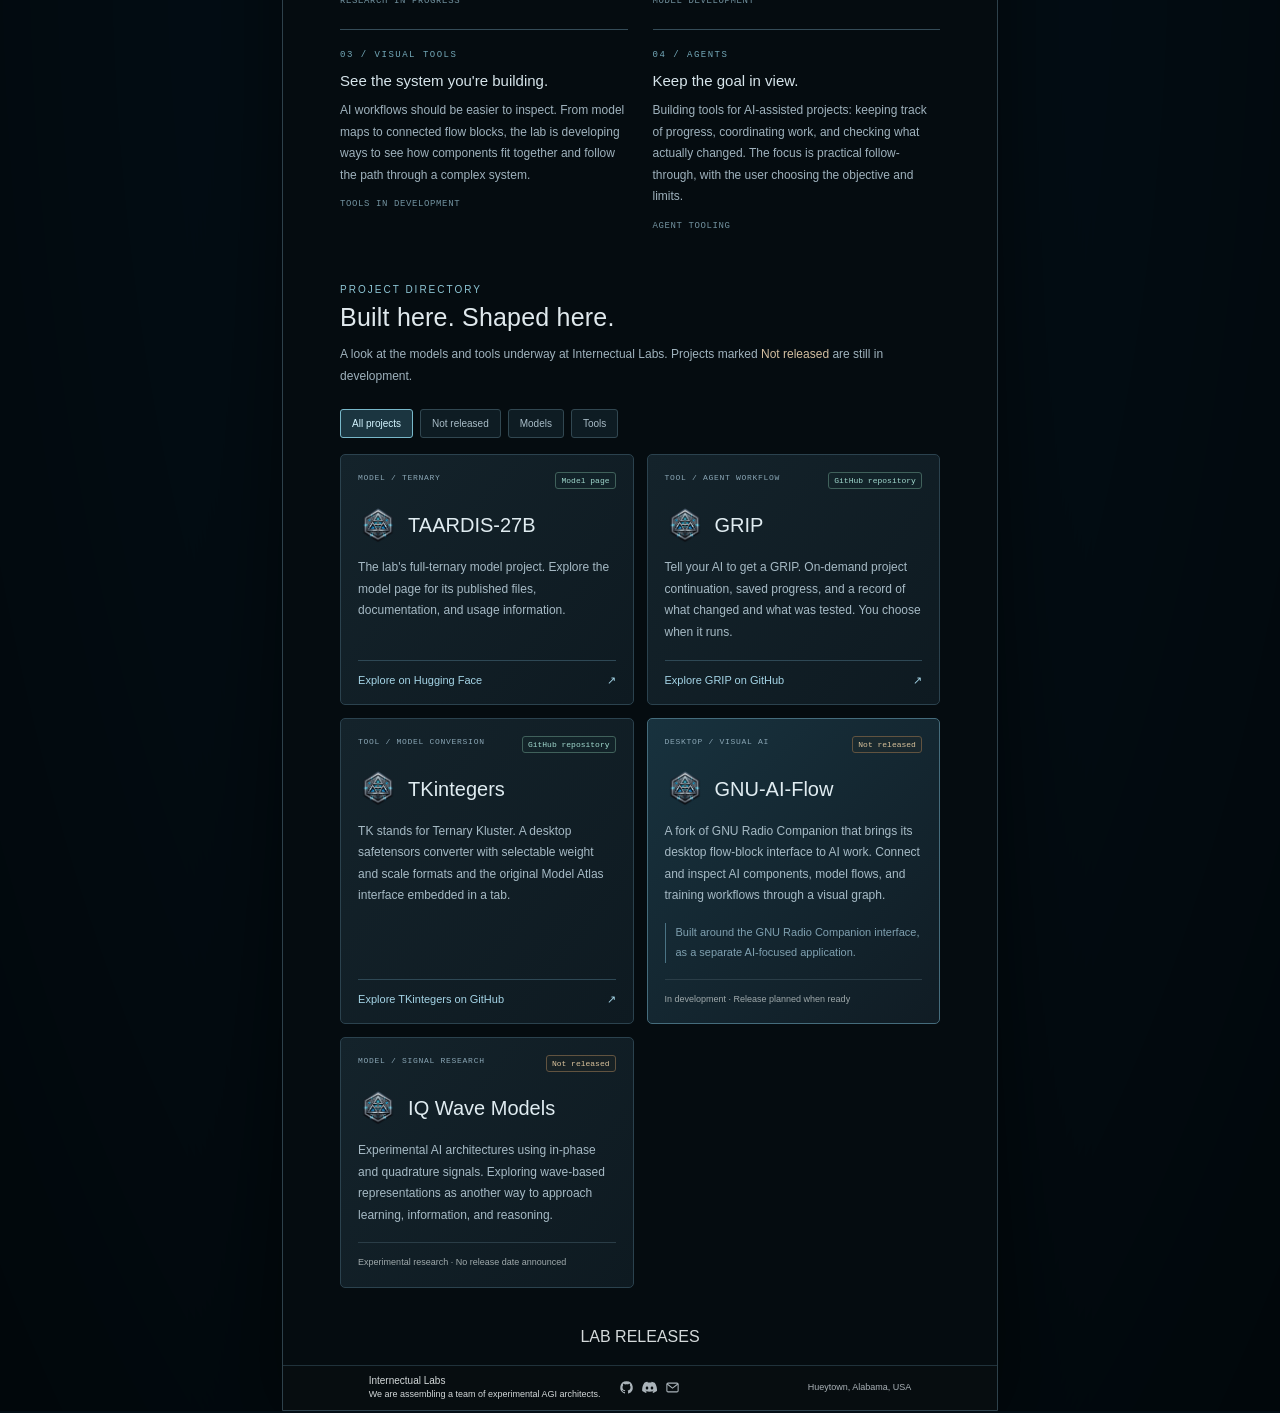
==== commit c84dc241: "Add Cash App and PayPal beneath the sponsor section" ====
--- a/index.html
+++ b/index.html
@@ -36,6 +36,10 @@
 nav .nav-sponsor{color:#efbbd6}.support-section{padding:28px 8%;border-top:1px solid #314651;border-bottom:1px solid #314651;background:radial-gradient(ellipse at top right,#684c682e,transparent 65%),linear-gradient(120deg,#12232c,#0b151d)}.support-layout{display:grid;grid-template-columns:minmax(0,1fr) auto;gap:26px;align-items:center}.support-section h2{font-size:23px;line-height:1.25;text-transform:none;color:#e4edf1;margin:8px 0 12px}.support-section p{font-size:13px;line-height:1.75;color:#aebfc8}.support-section .eyebrow{color:#edb6d4!important}.support-actions{display:flex;flex-direction:column;align-items:center;gap:12px}.sponsor-embed{display:block;border:0;border-radius:6px;width:114px;height:32px;color-scheme:light}.sponsor-direct{font-size:11px;line-height:1.5;text-align:center;color:#edb6d4;text-underline-offset:4px}.sponsor-direct:hover{color:#ffe0f1}.support-note{font-size:11px!important;color:#89a0ad!important;margin-top:10px}.nav-left{gap:16px}
 @media(max-width:760px){.nav-left{gap:10px}.support-section{padding:26px 6%}}
 @media(max-width:540px){.support-layout{grid-template-columns:1fr;gap:18px}.support-actions{align-items:flex-start}.sponsor-direct{text-align:left}.support-section h2{font-size:22px}.support-section{padding:26px 9%}}
+
+/* Additional support links, kept beneath GitHub Sponsors. */
+.support-other{grid-column:1/-1;border-top:1px solid #344651;padding-top:16px;display:flex;flex-wrap:wrap;align-items:center;gap:10px}.support-other-label{font-size:11px;color:#9db1bc;margin-right:4px}.support-method{display:inline-flex;align-items:center;gap:7px;border:1px solid #466471;border-radius:6px;padding:9px 14px;color:#e0edf1;text-decoration:none;font-size:12px;background:#10232d;min-height:38px}.support-method:hover{background:#193744;border-color:#86bdcc}.support-method svg{width:15px;height:15px;flex-shrink:0}.support-method.cashapp svg{color:#76dfa0}.support-method.paypal svg{color:#93c9fb}
+@media(max-width:540px){.support-other-label{flex-basis:100%;margin-bottom:2px}.support-method{padding:10px 16px}}
 </style>
 </head>
 <body>
@@ -81,6 +85,11 @@
           <div class="support-actions">
             <iframe class="sponsor-embed" src="https://github.com/sponsors/CodeMasterCody3D/button" title="Sponsor Cody Dixon on GitHub" height="32" width="114" loading="lazy"></iframe>
             <a class="sponsor-direct" href="https://github.com/sponsors/CodeMasterCody3D" target="_blank" rel="noopener noreferrer">Visit GitHub Sponsors <span aria-hidden="true">↗</span></a>
+          </div>
+          <div class="support-other" aria-label="Other ways to support">
+            <span class="support-other-label">Other ways to support</span>
+            <a class="support-method cashapp" href="https://cash.app/$codyddixon" target="_blank" rel="noopener noreferrer"><svg viewBox="0 0 24 24" fill="none" stroke="currentColor" stroke-width="1.8" aria-hidden="true"><path d="M12 2v20m5-15c-1-1.5-2.5-2-5-2-3 0-5 1.5-5 3.5S9 12 12 12s5 1.5 5 3.5S15 19 12 19c-2.5 0-4-.5-5-2"/></svg>Cash App</a>
+            <a class="support-method paypal" href="https://www.paypal.com/donate/?business=E37Z2QEXT7AQW&amp;no_recurring=0&amp;item_name=I+have+built+orcaslicer+mobile+for+Android.+I+need+your+help+to+keep+paying+for+my+ai+tools+to+keep+providing+bug+fixes.+Thanks&amp;currency_code=USD" target="_blank" rel="noopener noreferrer"><svg viewBox="0 0 24 24" fill="none" stroke="currentColor" stroke-width="1.8" aria-hidden="true"><path d="M7 21 10 3h5a5 5 0 0 1 0 10H8.4M5 21h5"/></svg>PayPal</a>
           </div>
         </div>
       </section>
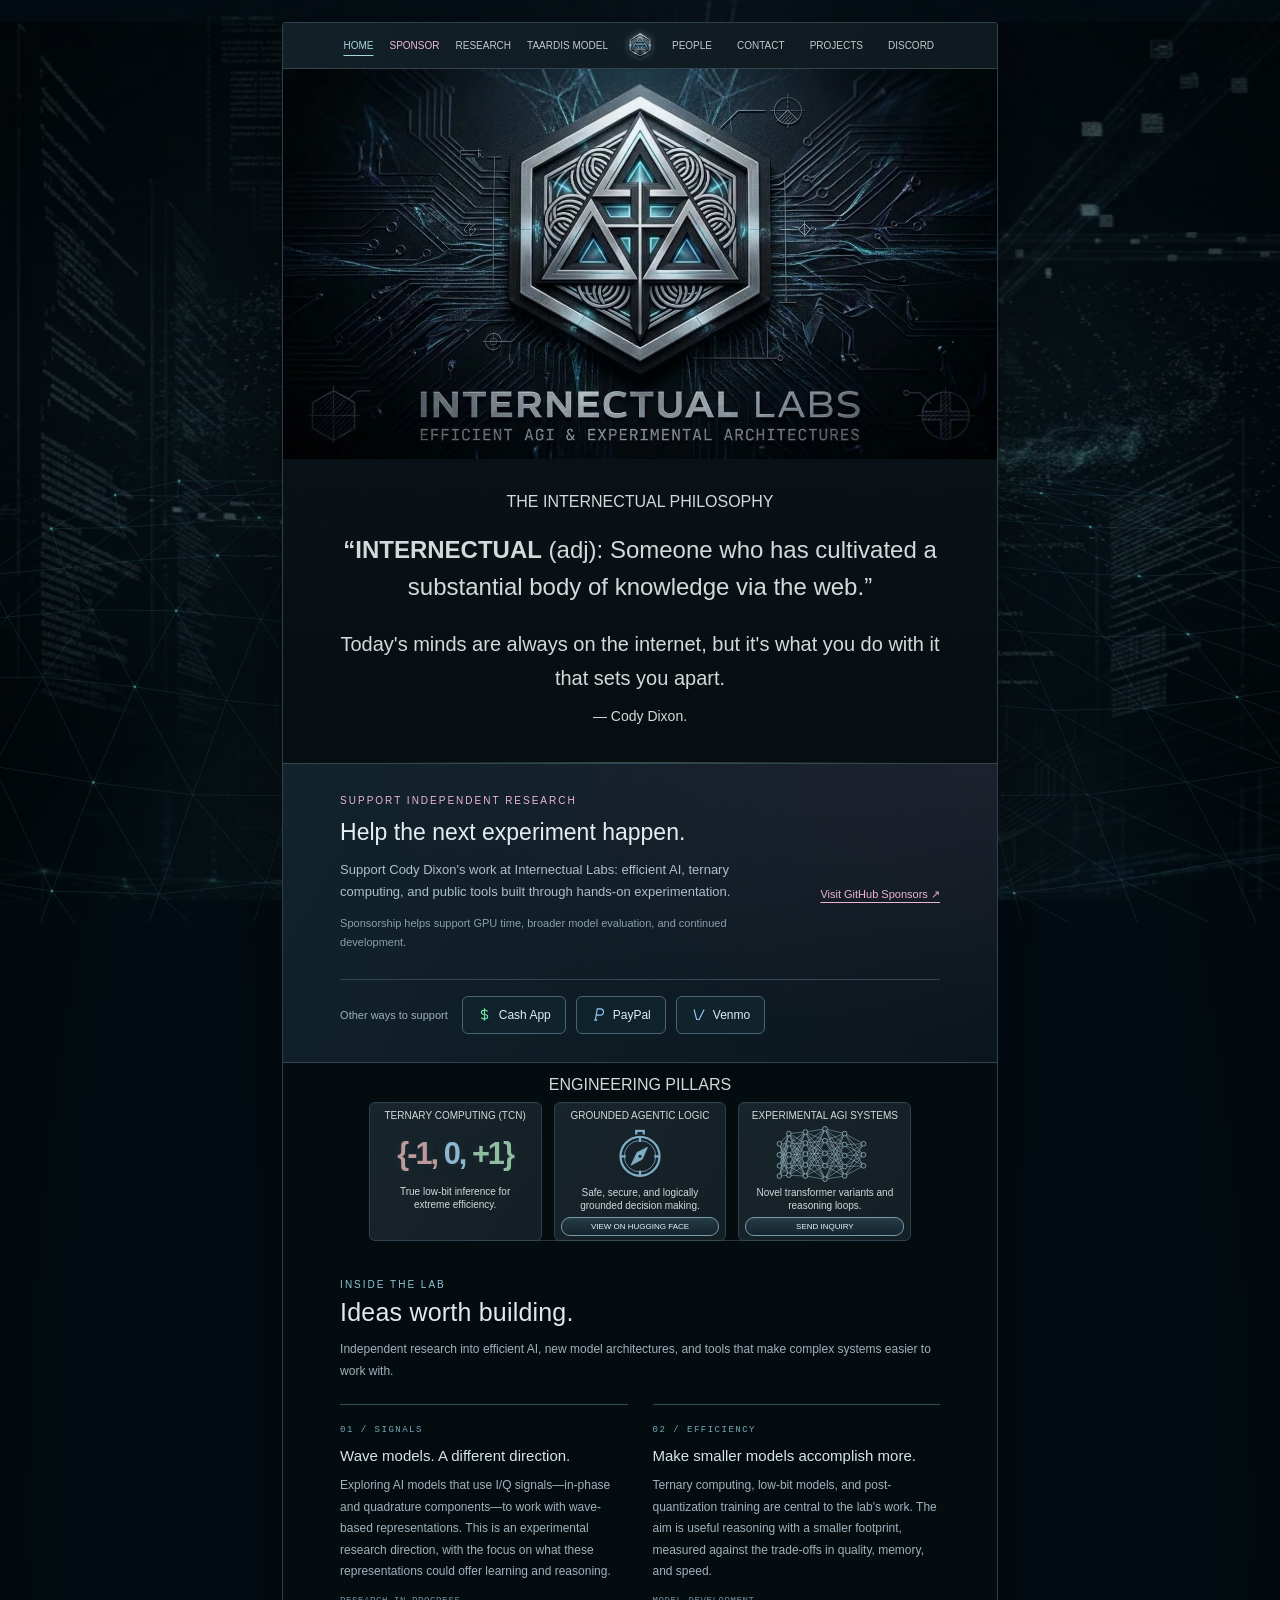
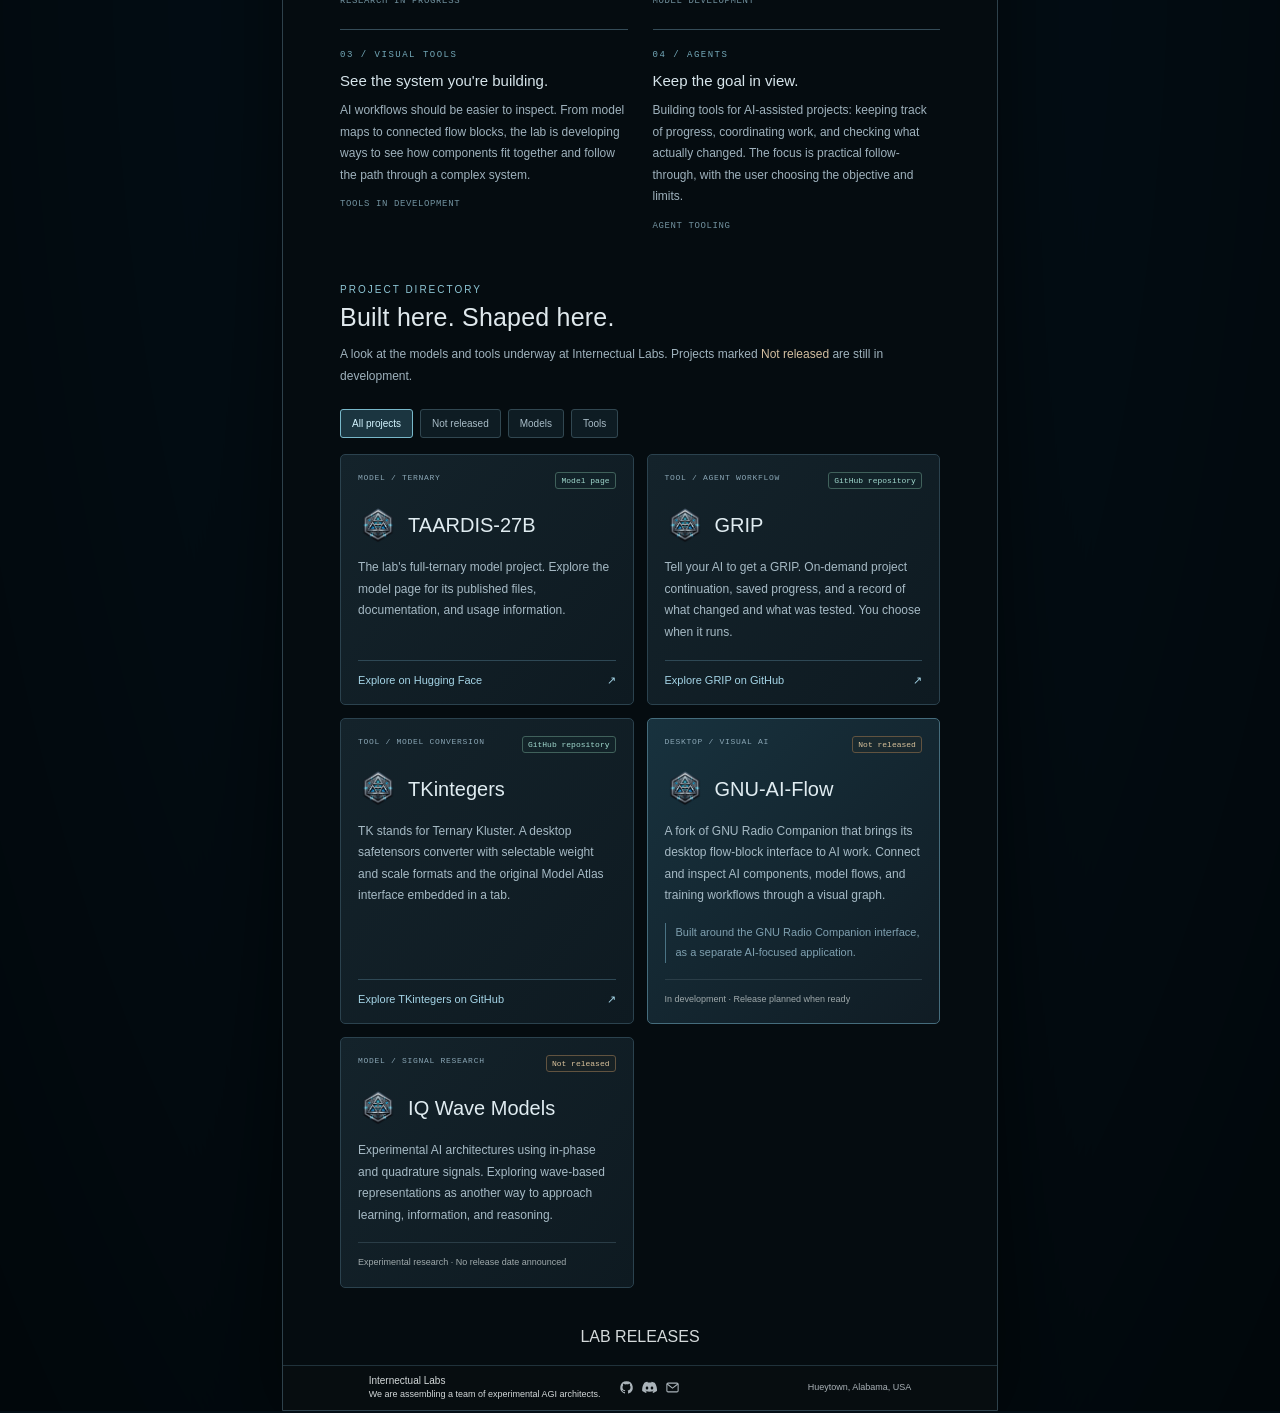
==== commit 8f9ee09c: "Add confirmed Venmo support link and update PayPal" ====
--- a/index.html
+++ b/index.html
@@ -38,7 +38,7 @@
 @media(max-width:540px){.support-layout{grid-template-columns:1fr;gap:18px}.support-actions{align-items:flex-start}.sponsor-direct{text-align:left}.support-section h2{font-size:22px}.support-section{padding:26px 9%}}
 
 /* Additional support links, kept beneath GitHub Sponsors. */
-.support-other{grid-column:1/-1;border-top:1px solid #344651;padding-top:16px;display:flex;flex-wrap:wrap;align-items:center;gap:10px}.support-other-label{font-size:11px;color:#9db1bc;margin-right:4px}.support-method{display:inline-flex;align-items:center;gap:7px;border:1px solid #466471;border-radius:6px;padding:9px 14px;color:#e0edf1;text-decoration:none;font-size:12px;background:#10232d;min-height:38px}.support-method:hover{background:#193744;border-color:#86bdcc}.support-method svg{width:15px;height:15px;flex-shrink:0}.support-method.cashapp svg{color:#76dfa0}.support-method.paypal svg{color:#93c9fb}
+.support-other{grid-column:1/-1;border-top:1px solid #344651;padding-top:16px;display:flex;flex-wrap:wrap;align-items:center;gap:10px}.support-other-label{font-size:11px;color:#9db1bc;margin-right:4px}.support-method{display:inline-flex;align-items:center;gap:7px;border:1px solid #466471;border-radius:6px;padding:9px 14px;color:#e0edf1;text-decoration:none;font-size:12px;background:#10232d;min-height:38px}.support-method:hover{background:#193744;border-color:#86bdcc}.support-method svg{width:15px;height:15px;flex-shrink:0}.support-method.cashapp svg{color:#76dfa0}.support-method.paypal svg{color:#93c9fb}.support-method.venmo svg{color:#93c9fb}
 @media(max-width:540px){.support-other-label{flex-basis:100%;margin-bottom:2px}.support-method{padding:10px 16px}}
 </style>
 </head>
@@ -89,7 +89,8 @@
           <div class="support-other" aria-label="Other ways to support">
             <span class="support-other-label">Other ways to support</span>
             <a class="support-method cashapp" href="https://cash.app/$codyddixon" target="_blank" rel="noopener noreferrer"><svg viewBox="0 0 24 24" fill="none" stroke="currentColor" stroke-width="1.8" aria-hidden="true"><path d="M12 2v20m5-15c-1-1.5-2.5-2-5-2-3 0-5 1.5-5 3.5S9 12 12 12s5 1.5 5 3.5S15 19 12 19c-2.5 0-4-.5-5-2"/></svg>Cash App</a>
-            <a class="support-method paypal" href="https://www.paypal.com/donate/?business=E37Z2QEXT7AQW&amp;no_recurring=0&amp;item_name=I+have+built+orcaslicer+mobile+for+Android.+I+need+your+help+to+keep+paying+for+my+ai+tools+to+keep+providing+bug+fixes.+Thanks&amp;currency_code=USD" target="_blank" rel="noopener noreferrer"><svg viewBox="0 0 24 24" fill="none" stroke="currentColor" stroke-width="1.8" aria-hidden="true"><path d="M7 21 10 3h5a5 5 0 0 1 0 10H8.4M5 21h5"/></svg>PayPal</a>
+            <a class="support-method paypal" href="https://www.paypal.com/donate/?business=E37Z2QEXT7AQW" target="_blank" rel="noopener noreferrer"><svg viewBox="0 0 24 24" fill="none" stroke="currentColor" stroke-width="1.8" aria-hidden="true"><path d="M7 21 10 3h5a5 5 0 0 1 0 10H8.4M5 21h5"/></svg>PayPal</a>
+            <a class="support-method venmo" href="https://venmo.com/code?user_id=3551400504067417250&amp;created=1788477131" target="_blank" rel="noopener noreferrer"><svg viewBox="0 0 24 24" fill="none" stroke="currentColor" stroke-width="1.8" aria-hidden="true"><path d="m5 4 4 16h4L21 4"/></svg>Venmo</a>
           </div>
         </div>
       </section>
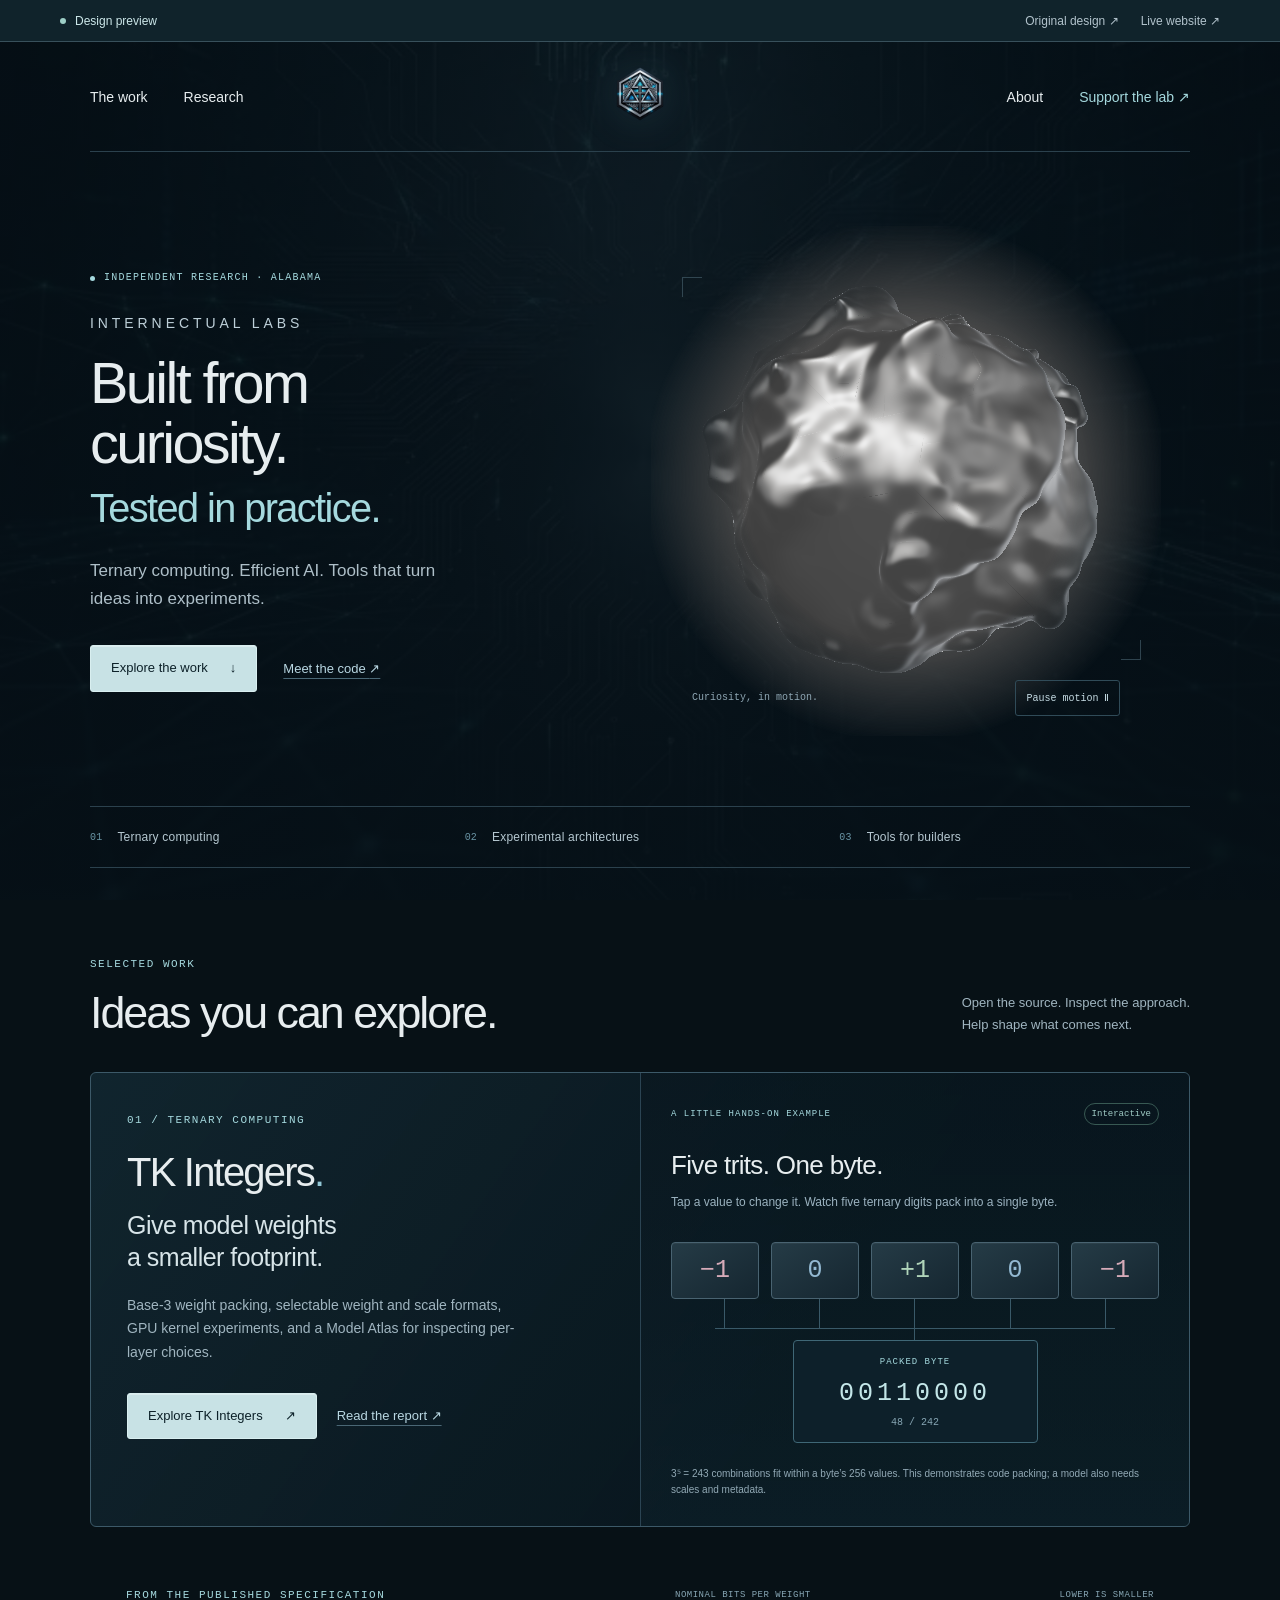
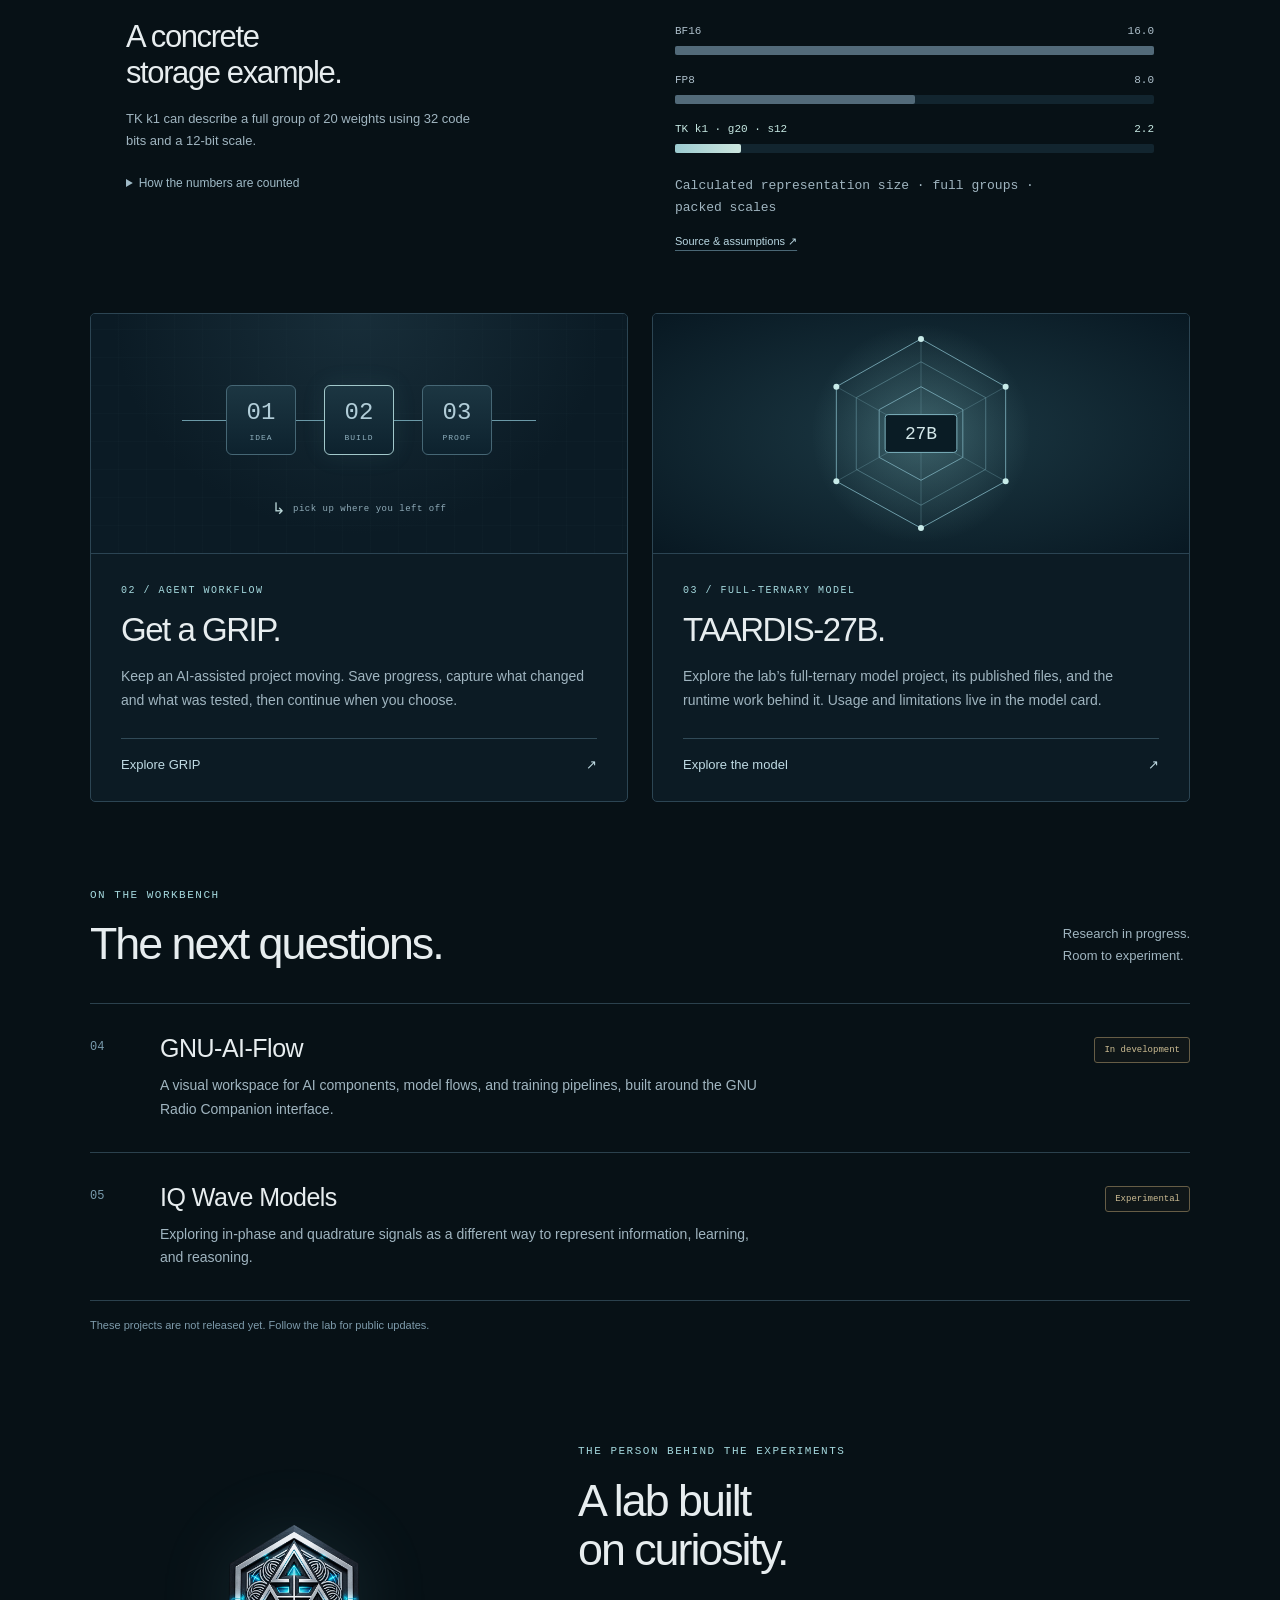
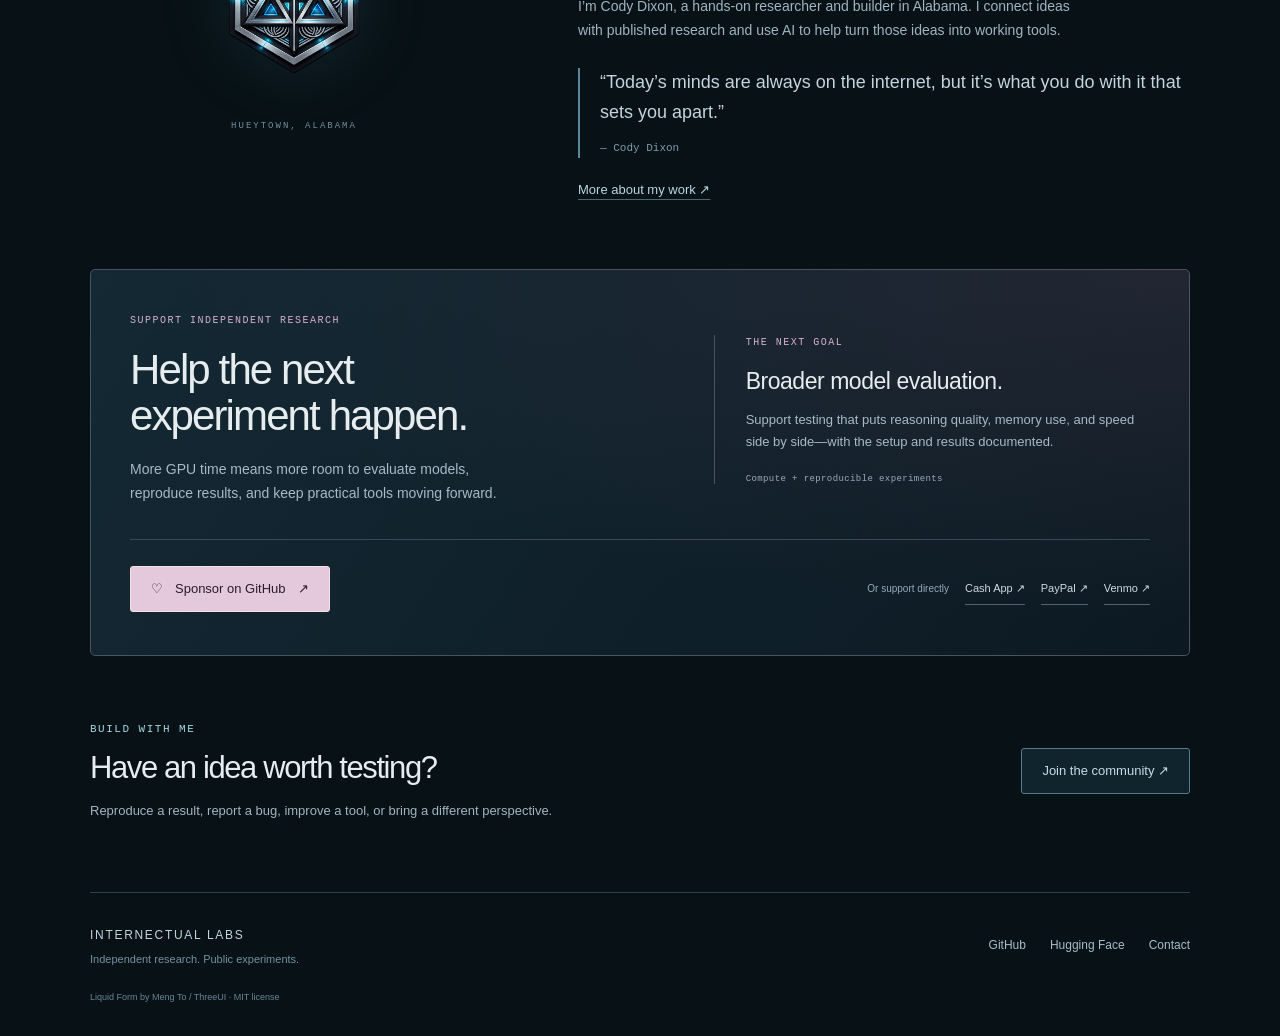
==== commit eef36b32: "Add isolated ThreeUI design preview and project showcase" ====
--- a/index.html
+++ b/index.html
@@ -3,270 +3,84 @@
 <head>
   <meta charset="utf-8">
   <meta name="viewport" content="width=device-width,initial-scale=1">
-  <meta name="description" content="Internectual Labs — efficient AGI and experimental architectures. Ternary computing, grounded agentic logic, and experimental reasoning systems.">
+  <meta name="robots" content="noindex,nofollow">
+  <meta name="description" content="Internectual Labs. Independent research in efficient AI, ternary computing, and experimental architectures. Built by Cody Dixon in Alabama.">
   <meta name="theme-color" content="#071116">
-  <title>Internectual Labs | Efficient AGI & Experimental Architectures</title>
-  <style>
-:root{color-scheme:dark;--cyan:#8ec6d5;--line:#31424b;--white:#d4d9da}*{box-sizing:border-box}html{scroll-behavior:smooth;scroll-padding-top:70px}body{position:relative;isolation:isolate;margin:0;background:#030e15;color:var(--white);font-family:Arial,Helvetica,sans-serif;font-weight:400;min-height:100vh}.environment{position:fixed;inset:0;z-index:-3;background:linear-gradient(#02121b1a,#00101955),url('[data-uri]') center top/100% 100% no-repeat;filter:saturate(.8)}body:before{content:'';position:absolute;inset:0;z-index:-2;background:radial-gradient(ellipse at center,transparent 40%,#0007 100%);pointer-events:none}#network{position:absolute;inset:0 0 auto;width:100%;height:100vh;z-index:-1;opacity:.8;pointer-events:none}.site-shell{width:51vw;min-width:716px;max-width:940px;margin:22px auto 0;background:#060d11f5;border:1px solid #2e414b;border-radius:3px 3px 0 0;box-shadow:0 15px 90px #0009;overflow:hidden}header{height:46px;background:linear-gradient(110deg,#14232bd9,#101a21e8);border-bottom:1px solid #33444d}nav{height:100%;display:flex;align-items:center;justify-content:center;gap:25px}a,button{-webkit-tap-highlight-color:transparent}nav a,nav button{font:400 10px Arial,sans-serif;color:#c1c9cd;text-decoration:none;text-transform:uppercase;border:0;background:none;padding:7px 0;white-space:nowrap;cursor:pointer}nav .active{color:#a6d6dc;text-decoration:underline;text-underline-offset:6px}nav a:hover,nav button:hover{color:#c1f8ff;text-shadow:0 0 12px #7ce3ff80}.nav-emblem{margin:0 28px 0 -1px;padding:0!important;display:flex}.nav-emblem img{width:32px;height:37px;object-fit:contain;filter:drop-shadow(0 0 3px #a8c8cf55)}.hero{line-height:0;background:#020609}.hero>img{display:block;width:100%;height:auto}.sr-only{position:absolute;width:1px;height:1px;padding:0;margin:-1px;overflow:hidden;clip:rect(0,0,0,0);white-space:nowrap;border:0}h2,h3,p,blockquote{margin:0}h2{font-size:16px;font-weight:500;text-transform:uppercase;line-height:1.4}h3{font-size:10px;font-weight:400;text-transform:uppercase;line-height:1.5}.philosophy{text-align:center;padding:11px 22px 13px;background:linear-gradient(#0b1419b3,#070e12);position:relative}.philosophy:after,.pillars:after{content:'';position:absolute;bottom:0;left:12%;right:12%;height:1px;background:linear-gradient(90deg,transparent,#3a4e58,transparent)}.definition{margin-top:9px;font-size:10px;line-height:1.6}.definition strong{font-weight:400}blockquote{font-size:10px;line-height:1.65;margin-top:4px}cite{font-style:normal;white-space:nowrap}.pillars{padding:11px 12% 0;position:relative;text-align:center;scroll-margin-top:16px}.cards{display:grid;grid-template-columns:repeat(3,minmax(0,1fr));gap:12px;margin-top:6px}.card{min-height:136px;background:linear-gradient(125deg,#18242b,#141e25);border:1px solid #30424d;border-radius:6px;padding:5px 6px 4px;display:flex;align-items:center;flex-direction:column;box-shadow:inset 0 1px #b2c3cd07;transition:border-color .2s,box-shadow .2s}.card:hover{border-color:#6b9cae;box-shadow:0 0 18px #4cb9d218}.card p{font-size:10px;line-height:1.3;margin-bottom:5px}.ternary{font-size:clamp(27px,2.4vw,39px);font-weight:700;letter-spacing:-2px;white-space:nowrap;margin:13px -2px 14px;line-height:1.15;text-shadow:0 0 12px #77b0c020}.ternary span:nth-child(1){color:#ba999b}.ternary span:nth-child(2){color:#8db6d0}.ternary span:nth-child(3){color:#8fbda0}.compass{width:60px;height:60px;color:#7faec6;margin:1px 0 2px}.neural{width:110px;height:60px;color:#95b5bd;margin:1px 0 2px}.pill{width:100%;margin-top:auto;min-height:19px;border-radius:9px;border:1px solid #789bab;background:linear-gradient(#263c46,#14242c);color:#e4f5f6;text-decoration:none;text-transform:uppercase;font:400 8px Arial,sans-serif;display:flex;align-items:center;justify-content:center;gap:5px;cursor:pointer;padding:3px 4px;transition:.2s}.pill span{display:none}.pill:hover{background:#345762;border-color:#acf2ff;box-shadow:0 0 10px #53cfe82b}.releases{padding:2px 12% 4px;text-align:center}.releases-toggle{color:inherit;background:transparent;border:0;text-transform:uppercase;font:inherit;cursor:pointer;position:relative}.releases-toggle>span{font-size:13px;position:absolute;right:-20px;top:4px;opacity:0;transition:opacity .2s}.releases-toggle:hover>span,.releases-toggle:focus-visible>span{opacity:1}.release-list{padding:10px 0}.release-list a{display:flex;justify-content:space-between;align-items:center;text-align:left;border:1px solid #30424d;background:#122129;padding:12px;color:#cee5ec;text-decoration:none;font-size:12px;margin-top:7px}.release-list a:hover{border-color:#8ccddd}.release-list small{display:block;font-size:10px;color:#91a6af;margin-top:5px}footer{border-top:1px solid #20323b;margin:0 0;padding:8px 12% 9px;display:grid;grid-template-columns:1fr auto 1fr;gap:18px;align-items:center;background:#070d10;font-size:9px;line-height:1.4}.footer-copy>span{font-size:10px}.footer-copy p{white-space:nowrap}.location{text-align:right;white-space:nowrap;color:#a9b1b6}.socials{display:flex;gap:8px;align-items:center}.socials a,.socials button{display:inline-flex;color:#aab3b9;padding:0;border:0;background:none;cursor:pointer}.socials svg{width:15px;height:15px}.socials a:hover,.socials button:hover{color:#bdefff}button:focus-visible,a:focus-visible{outline:2px solid #80d5ed;outline-offset:5px}.skip{position:fixed;left:10px;top:-100px;background:#fff;color:#000;z-index:20;padding:10px}.skip:focus{top:10px}dialog{width:min(500px,calc(100vw - 32px));border:1px solid #456775;border-radius:8px;padding:35px;background:linear-gradient(135deg,#14242d,#070e14);color:#d4d9da;box-shadow:0 0 80px #000b}dialog::backdrop{background:#000b;backdrop-filter:blur(6px)}dialog h2{font-size:25px;text-transform:none;margin:10px 0 14px}dialog p{font-size:14px;line-height:1.65;color:#adbec7}.eyebrow{font-size:10px!important;letter-spacing:2px;text-transform:uppercase;color:#8ec6d5!important}.close{position:absolute;right:13px;top:7px;background:none;border:none;color:#afc1cc;font-size:29px;cursor:pointer}.dialog-emblem{height:72px;display:block;margin-bottom:20px}.dialog-link{display:block;color:#a6d8e5;border:1px solid #3c5b68;padding:13px;margin-top:14px;border-radius:3px;text-decoration:none;font-size:13px}.dialog-link:hover{background:#1c3540}.dialog-location{margin-top:20px;font-size:11px!important;color:#708c9c!important}[hidden]{display:none!important}@media(min-width:1750px){h2{font-size:19px}.cards{gap:16px}.card{min-height:165px}h3{font-size:12px}.card p,.definition,blockquote{font-size:12px}.compass,.neural{height:72px}.pill{font-size:10px;min-height:24px}.philosophy{padding:18px 25px}.pillars{padding-top:16px}footer{font-size:10px;padding-top:13px;padding-bottom:13px}nav a,nav button{font-size:12px}header{height:54px}}@media(max-width:760px){.site-shell{min-width:0;width:calc(100% - 24px);margin-top:12px}.environment{background-size:100% 100%;background-position:center top}header{height:auto;min-height:55px}nav{gap:13px;flex-wrap:wrap;padding:9px 8px}nav a,nav button{font-size:9px}.nav-emblem{margin:0 9px}.nav-emblem img{width:24px;height:28px}.hero>img{width:100%}.philosophy{padding:16px 17px}.definition,blockquote{font-size:11px}.pillars{padding:15px 5% 0}.cards{gap:8px}.card{padding:8px 5px;min-height:150px}h3{font-size:9px}.ternary{font-size:28px;margin-top:16px;margin-bottom:20px}.card p{font-size:10px}.pill{font-size:7px;min-height:25px}.releases{padding:10px 5%}footer{padding:13px 5%;grid-template-columns:1fr auto;gap:8px}.location{grid-column:1/-1;text-align:left;font-size:9px}.footer-copy p{white-space:normal;font-size:9px}}@media(max-width:460px){nav{gap:13px}.nav-emblem{order:-1;flex-basis:100%;justify-content:center;margin:0}header{min-height:80px}nav a,nav button{font-size:9px}.cards{grid-template-columns:1fr}.card{min-height:190px;padding:14px 15px}h3{font-size:13px}.card p{font-size:12px;margin-bottom:12px}.ternary{font-size:43px;margin:20px 0}.compass,.neural{height:77px;width:105px;margin:7px 0}.pill{min-height:30px;font-size:10px;max-width:280px}.pillars{padding-left:9%;padding-right:9%}.releases{padding-top:15px}.site-shell{width:calc(100% - 20px)}h2{font-size:15px}}@media(prefers-reduced-motion:reduce){html{scroll-behavior:auto}*{transition:none!important}}
-
-/* Equal side columns keep the emblem on the exact centerline. */
-nav{display:grid;grid-template-columns:minmax(0,1fr) 64px minmax(0,1fr);gap:0;padding:0 22px}.nav-side{display:flex;align-items:center;gap:25px}.nav-left{justify-content:flex-end}.nav-right{justify-content:flex-start}.nav-emblem{margin:0!important;justify-self:center;justify-content:center}
-@media(max-width:760px){nav{grid-template-columns:minmax(0,1fr) 46px minmax(0,1fr);padding:9px 10px}.nav-side{gap:12px}}
-@media(max-width:460px){nav{display:flex;justify-content:center;gap:13px}.nav-side{display:contents}.nav-emblem{order:-1;flex-basis:100%;justify-content:center}}
-
-/* Expanded research and project directory. */
-.lab-section{padding:38px 8% 10px;scroll-margin-top:24px}.section-heading{max-width:620px;margin-bottom:22px}.section-heading .eyebrow{margin-bottom:7px}.section-heading h2{font-size:25px;letter-spacing:.2px;text-transform:none;color:#e0e9ed;line-height:1.2}.section-heading>p:last-child{font-size:12px;line-height:1.8;color:#9fb2bd;margin-top:12px}.section-heading strong{font-weight:400;color:#d4bfa1}.research-notes{display:grid;grid-template-columns:1fr 1fr;gap:22px 25px}.research-notes article{border-top:1px solid #354c58;padding-top:13px}.note-index{font:9px monospace;letter-spacing:1.5px;color:#74a9b9}.research-notes h3{font-size:15px;line-height:1.4;text-transform:none;margin:9px 0;color:#d7e5eb}.research-notes p{font-size:12px;line-height:1.8;color:#9fb2bd}.research-label{display:inline-block;font:9px monospace;text-transform:uppercase;letter-spacing:.6px;color:#72929f;margin-top:13px}.project-section{padding-top:42px;padding-bottom:22px}.project-filters{display:flex;gap:7px;flex-wrap:wrap;margin-bottom:16px}.project-filters button{font:10px Arial,sans-serif;border:1px solid #314751;background:#0e1c23;color:#a8bcc7;border-radius:3px;padding:8px 11px;cursor:pointer}.project-filters button:hover,.project-filters button.selected{color:#d4f5ff;border-color:#78b8ca;background:#1b3540}.project-grid{display:grid;grid-template-columns:1fr 1fr;gap:13px}.project-card{padding:17px;background:linear-gradient(130deg,#14232b,#0e1a21);border:1px solid #2b424e;border-radius:5px;display:flex;flex-direction:column;min-height:230px}.project-top{display:flex;gap:7px;align-items:flex-start;justify-content:space-between;margin-bottom:16px;flex-wrap:wrap}.project-kind{font:8px monospace;letter-spacing:.7px;color:#8aa6b5;line-height:1.5}.status{display:inline-block;border:1px solid #45616b;border-radius:3px;font:8px monospace;padding:3px 5px;white-space:nowrap}.status.linked{color:#a0d8cd;background:#1d38352b;border-color:#40615b}.status.unreleased{color:#dbc49d;background:#3a2f212b;border-color:#615340}.project-card h3{font-size:20px;color:#e0ecf1;text-transform:none;line-height:1.2;margin-bottom:12px}.project-card>p{font-size:12px;color:#a6bac5;line-height:1.8;margin-bottom:16px}.project-card .project-detail{font-size:11px;color:#7fa0b0;padding-left:10px;border-left:1px solid #4a7384}.project-link{display:flex;justify-content:space-between;align-items:center;margin-top:auto;padding-top:13px;border-top:1px solid #2e4855;font-size:11px;color:#a4d4e6;text-decoration:none}.project-link:hover{color:#e1faff}.project-footnote{display:block;margin-top:auto;padding-top:12px;border-top:1px solid #2a3d47;font-size:9px;line-height:1.6;color:#9fa9ab}.featured-project{border-color:#456c7c;background:linear-gradient(135deg,#18323e,#101c24)}.releases{padding-top:15px;padding-bottom:16px}.project-filters button:focus-visible{outline:2px solid #80d5ed;outline-offset:3px}
-@media(max-width:760px){.nav-side{gap:10px}nav{padding-left:8px;padding-right:8px}.lab-section{padding-left:6%;padding-right:6%}.project-card{padding:14px}.section-heading h2{font-size:23px}.project-card h3{font-size:18px}}
-@media(max-width:540px){.research-notes,.project-grid{grid-template-columns:1fr}.lab-section{padding-top:30px}.project-card{min-height:210px;padding:20px}.project-top{margin-bottom:13px}.project-kind,.status{font-size:9px}.research-notes{gap:23px}.research-notes p,.project-card>p,.section-heading>p:last-child{font-size:13px}.project-footnote{font-size:10px}.project-filters button{font-size:11px}.nav-side{gap:9px}nav a,nav button{font-size:8px}}
-@media(max-width:460px){nav a,nav button{font-size:8px}nav{gap:11px}}
-
-
-/* Shared lab emblem beside each project name. */
-.project-card h3{display:flex;align-items:center;gap:10px}
-.project-logo{width:40px;height:40px;object-fit:contain;flex-shrink:0}
-
-/* Give the definition and founder quote room to stand out. */
-.philosophy{padding:32px clamp(18px,5vw,48px) 34px}
-.philosophy .definition{max-width:720px;margin:18px auto 0;font-size:clamp(18px,2.1vw,24px);line-height:1.55}
-.philosophy .definition strong{font-weight:600}
-.philosophy blockquote{max-width:680px;margin:22px auto 0;font-size:clamp(16px,1.7vw,20px);line-height:1.7}
-.philosophy blockquote cite{display:block;margin-top:10px;font-size:14px}
-
-/* Sponsorship uses GitHub's official embed with an always-available direct link. */
-nav .nav-sponsor{color:#efbbd6}.support-section{padding:28px 8%;border-top:1px solid #314651;border-bottom:1px solid #314651;background:radial-gradient(ellipse at top right,#684c682e,transparent 65%),linear-gradient(120deg,#12232c,#0b151d)}.support-layout{display:grid;grid-template-columns:minmax(0,1fr) auto;gap:26px;align-items:center}.support-section h2{font-size:23px;line-height:1.25;text-transform:none;color:#e4edf1;margin:8px 0 12px}.support-section p{font-size:13px;line-height:1.75;color:#aebfc8}.support-section .eyebrow{color:#edb6d4!important}.support-actions{display:flex;flex-direction:column;align-items:center;gap:12px}.sponsor-embed{display:block;border:0;border-radius:6px;width:114px;height:32px;color-scheme:light}.sponsor-direct{font-size:11px;line-height:1.5;text-align:center;color:#edb6d4;text-underline-offset:4px}.sponsor-direct:hover{color:#ffe0f1}.support-note{font-size:11px!important;color:#89a0ad!important;margin-top:10px}.nav-left{gap:16px}
-@media(max-width:760px){.nav-left{gap:10px}.support-section{padding:26px 6%}}
-@media(max-width:540px){.support-layout{grid-template-columns:1fr;gap:18px}.support-actions{align-items:flex-start}.sponsor-direct{text-align:left}.support-section h2{font-size:22px}.support-section{padding:26px 9%}}
-
-/* Additional support links, kept beneath GitHub Sponsors. */
-.support-other{grid-column:1/-1;border-top:1px solid #344651;padding-top:16px;display:flex;flex-wrap:wrap;align-items:center;gap:10px}.support-other-label{font-size:11px;color:#9db1bc;margin-right:4px}.support-method{display:inline-flex;align-items:center;gap:7px;border:1px solid #466471;border-radius:6px;padding:9px 14px;color:#e0edf1;text-decoration:none;font-size:12px;background:#10232d;min-height:38px}.support-method:hover{background:#193744;border-color:#86bdcc}.support-method svg{width:15px;height:15px;flex-shrink:0}.support-method.cashapp svg{color:#76dfa0}.support-method.paypal svg{color:#93c9fb}.support-method.venmo svg{color:#93c9fb}
-@media(max-width:540px){.support-other-label{flex-basis:100%;margin-bottom:2px}.support-method{padding:10px 16px}}
-</style>
+  <meta property="og:title" content="Internectual Labs — Built from curiosity. Tested in practice.">
+  <meta property="og:description" content="Explore TK Integers, GRIP, TAARDIS, and the next experiments in efficient AI.">
+  <meta property="og:type" content="website">
+  <meta property="og:image" content="https://internectual-design-preview-20261104.cody-dixon-7790.chatgpt.site/assets/social-preview.webp">
+  <meta name="twitter:card" content="summary_large_image">
+  <title>Internectual Labs · Design Preview</title>
+  <link rel="icon" type="image/webp" href="assets/emblem.webp">
+  <link rel="stylesheet" href="styles.css">
+  <script defer src="assets/liquid-shaders.js"></script>
+  <script defer src="main.js"></script>
 </head>
 <body>
   <a class="skip" href="#main">Skip to content</a>
-  <div class="environment" aria-hidden="true"></div>
-  <canvas id="network" aria-hidden="true"></canvas>
-  <div class="site-shell" id="home">
-    <header>
+  <div class="preview-bar"><span><i aria-hidden="true"></i> Design preview</span><div><a href="original.html">Original design <span aria-hidden="true">↗</span></a><a href="https://internectual.com" target="_blank" rel="noopener noreferrer">Live website <span aria-hidden="true">↗</span></a></div></div>
+  <div class="atmosphere" aria-hidden="true"></div>
+  <div class="page">
+    <header class="site-header">
       <nav aria-label="Main navigation">
-        <div class="nav-side nav-left">
-        <a class="active" href="#home">Home</a>
-        <a class="nav-sponsor" href="#support">Sponsor</a>
-        <a href="#research">Research</a>
-        <a href="https://huggingface.co/CodeMasterCody3D/taardis-27b-full-ternary" target="_blank" rel="noopener noreferrer">TAARDIS Model</a>
-        </div>
-        <a class="nav-emblem" href="#home" aria-label="Internectual Labs home"><img data-embedded-emblem="true" width="38" height="38" alt=""></a>
-        <div class="nav-side nav-right">
-        <button type="button" data-open="people">People</button>
-        <button type="button" data-open="contact">Contact</button>
-        <a href="#projects">Projects</a>
-        <a href="https://discord.gg/BTU7WuXyf" target="_blank" rel="noopener noreferrer">Discord</a>
-        </div>
+        <div class="nav-left"><a href="#work">The work</a><a href="#research">Research</a></div>
+        <a class="emblem" href="#home" aria-label="Internectual Labs home"><img src="assets/emblem.webp" width="64" height="64" alt=""></a>
+        <div class="nav-right"><a href="#about">About</a><a class="nav-support" href="#support">Support the lab <span aria-hidden="true">↗</span></a></div>
       </nav>
     </header>
     <main id="main">
-      <section class="hero" aria-labelledby="site-title">
-        <h1 id="site-title" class="sr-only">Internectual Labs — Efficient AGI & Experimental Architectures</h1>
-        <img src="[data-uri]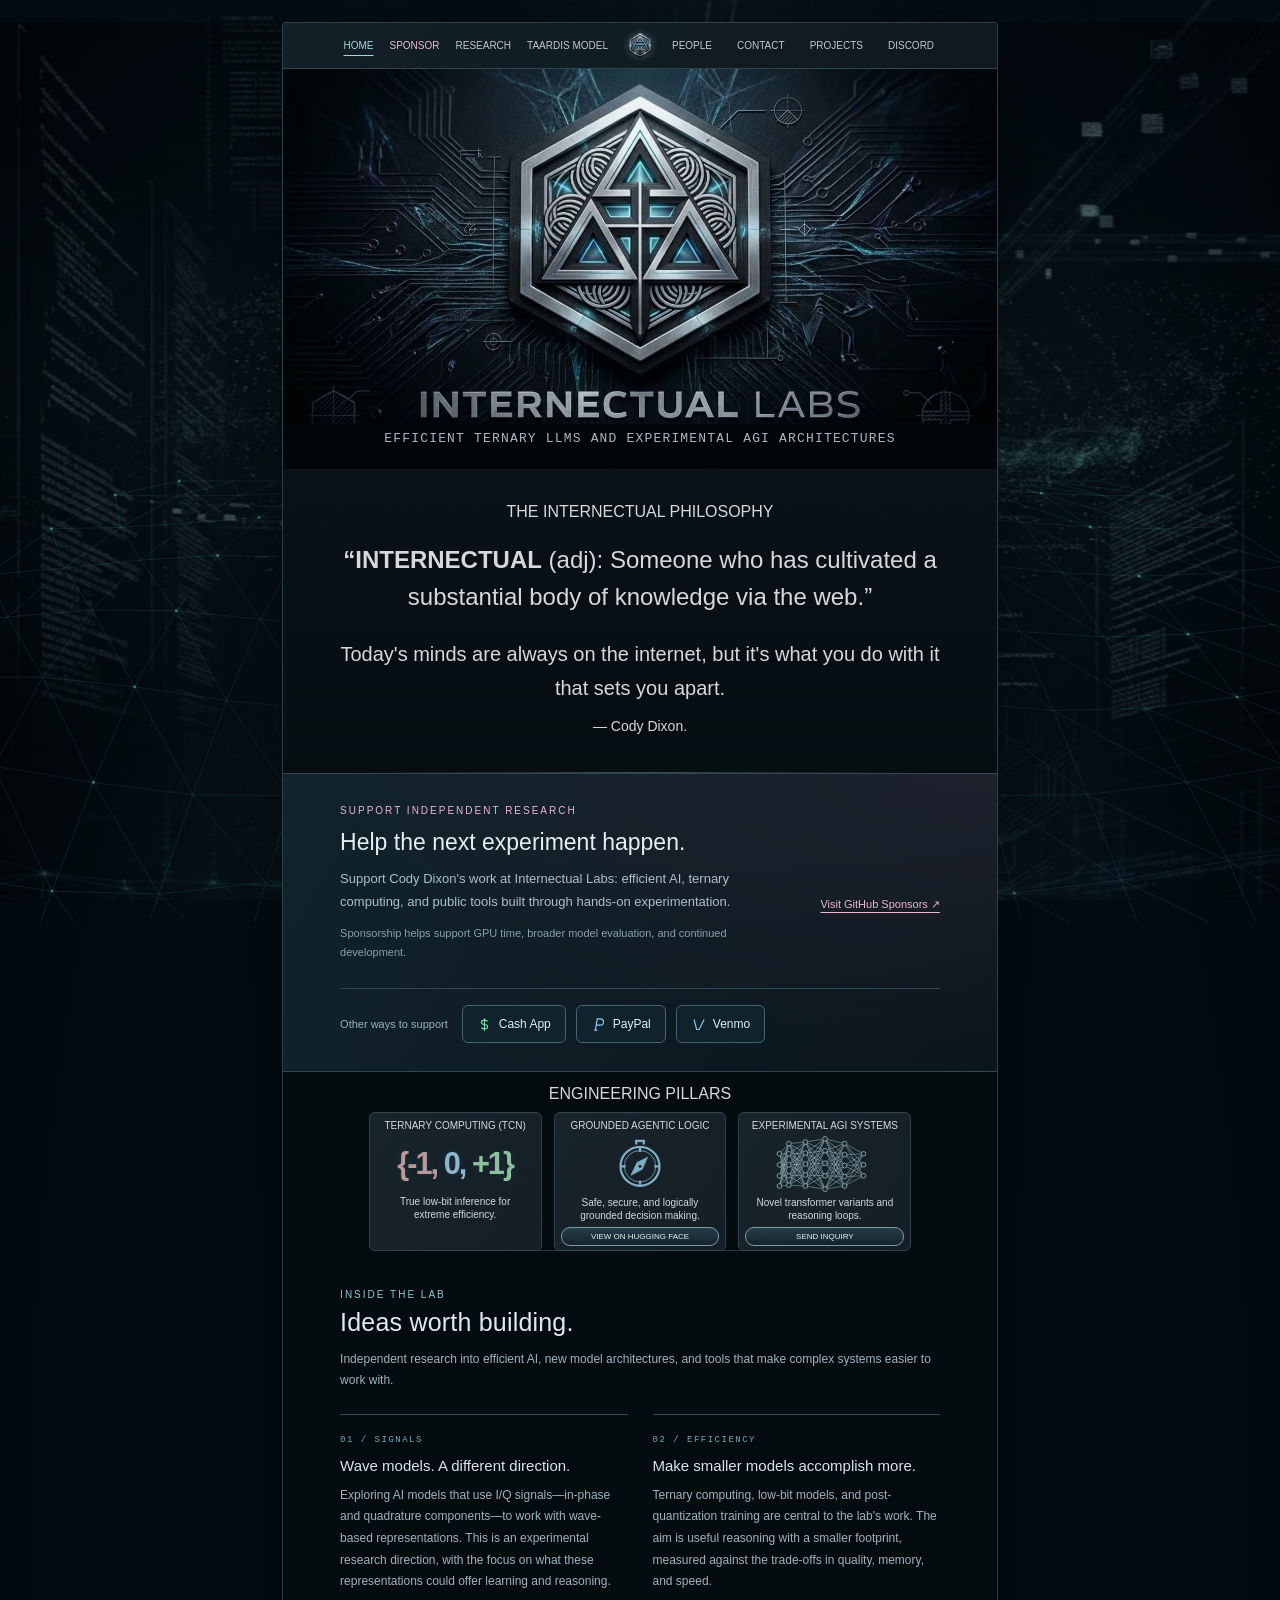
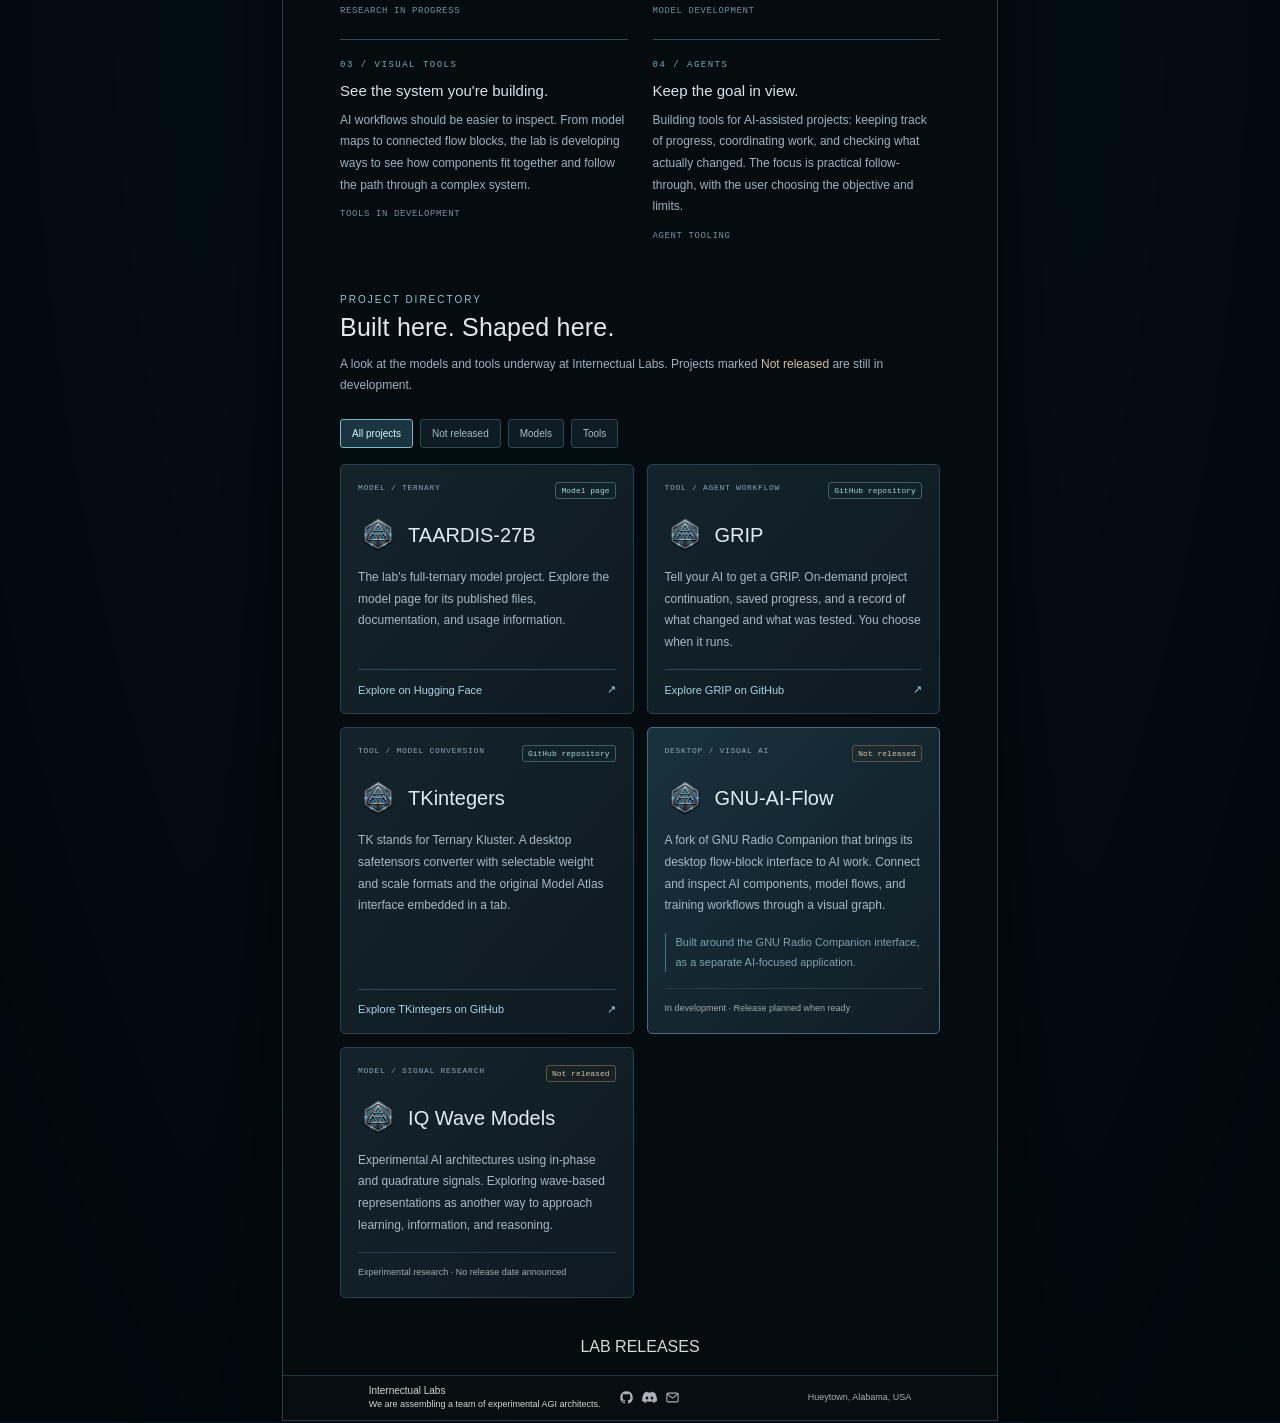
==== commit 45ec184e: "Clarify the lab tagline around ternary LLMs and experimental AGI architectures" ====
--- a/index.html
+++ b/index.html
@@ -3,84 +3,274 @@
 <head>
   <meta charset="utf-8">
   <meta name="viewport" content="width=device-width,initial-scale=1">
-  <meta name="robots" content="noindex,nofollow">
-  <meta name="description" content="Internectual Labs. Independent research in efficient AI, ternary computing, and experimental architectures. Built by Cody Dixon in Alabama.">
+  <meta name="description" content="Internectual Labs — efficient ternary LLMs and experimental AGI architectures. Ternary computing, grounded agentic logic, and experimental reasoning systems.">
   <meta name="theme-color" content="#071116">
-  <meta property="og:title" content="Internectual Labs — Built from curiosity. Tested in practice.">
-  <meta property="og:description" content="Explore TK Integers, GRIP, TAARDIS, and the next experiments in efficient AI.">
-  <meta property="og:type" content="website">
-  <meta property="og:image" content="https://internectual-design-preview-20261104.cody-dixon-7790.chatgpt.site/assets/social-preview.webp">
-  <meta name="twitter:card" content="summary_large_image">
-  <title>Internectual Labs · Design Preview</title>
-  <link rel="icon" type="image/webp" href="assets/emblem.webp">
-  <link rel="stylesheet" href="styles.css">
-  <script defer src="assets/liquid-shaders.js"></script>
-  <script defer src="main.js"></script>
+  <title>Internectual Labs | Efficient Ternary LLMs and Experimental AGI Architectures</title>
+  <style>
+:root{color-scheme:dark;--cyan:#8ec6d5;--line:#31424b;--white:#d4d9da}*{box-sizing:border-box}html{scroll-behavior:smooth;scroll-padding-top:70px}body{position:relative;isolation:isolate;margin:0;background:#030e15;color:var(--white);font-family:Arial,Helvetica,sans-serif;font-weight:400;min-height:100vh}.environment{position:fixed;inset:0;z-index:-3;background:linear-gradient(#02121b1a,#00101955),url('[data-uri]') center top/100% 100% no-repeat;filter:saturate(.8)}body:before{content:'';position:absolute;inset:0;z-index:-2;background:radial-gradient(ellipse at center,transparent 40%,#0007 100%);pointer-events:none}#network{position:absolute;inset:0 0 auto;width:100%;height:100vh;z-index:-1;opacity:.8;pointer-events:none}.site-shell{width:51vw;min-width:716px;max-width:940px;margin:22px auto 0;background:#060d11f5;border:1px solid #2e414b;border-radius:3px 3px 0 0;box-shadow:0 15px 90px #0009;overflow:hidden}header{height:46px;background:linear-gradient(110deg,#14232bd9,#101a21e8);border-bottom:1px solid #33444d}nav{height:100%;display:flex;align-items:center;justify-content:center;gap:25px}a,button{-webkit-tap-highlight-color:transparent}nav a,nav button{font:400 10px Arial,sans-serif;color:#c1c9cd;text-decoration:none;text-transform:uppercase;border:0;background:none;padding:7px 0;white-space:nowrap;cursor:pointer}nav .active{color:#a6d6dc;text-decoration:underline;text-underline-offset:6px}nav a:hover,nav button:hover{color:#c1f8ff;text-shadow:0 0 12px #7ce3ff80}.nav-emblem{margin:0 28px 0 -1px;padding:0!important;display:flex}.nav-emblem img{width:32px;height:37px;object-fit:contain;filter:drop-shadow(0 0 3px #a8c8cf55)}.hero{line-height:0;background:#020609}.hero>img{display:block;width:100%;height:auto}.sr-only{position:absolute;width:1px;height:1px;padding:0;margin:-1px;overflow:hidden;clip:rect(0,0,0,0);white-space:nowrap;border:0}h2,h3,p,blockquote{margin:0}h2{font-size:16px;font-weight:500;text-transform:uppercase;line-height:1.4}h3{font-size:10px;font-weight:400;text-transform:uppercase;line-height:1.5}.philosophy{text-align:center;padding:11px 22px 13px;background:linear-gradient(#0b1419b3,#070e12);position:relative}.philosophy:after,.pillars:after{content:'';position:absolute;bottom:0;left:12%;right:12%;height:1px;background:linear-gradient(90deg,transparent,#3a4e58,transparent)}.definition{margin-top:9px;font-size:10px;line-height:1.6}.definition strong{font-weight:400}blockquote{font-size:10px;line-height:1.65;margin-top:4px}cite{font-style:normal;white-space:nowrap}.pillars{padding:11px 12% 0;position:relative;text-align:center;scroll-margin-top:16px}.cards{display:grid;grid-template-columns:repeat(3,minmax(0,1fr));gap:12px;margin-top:6px}.card{min-height:136px;background:linear-gradient(125deg,#18242b,#141e25);border:1px solid #30424d;border-radius:6px;padding:5px 6px 4px;display:flex;align-items:center;flex-direction:column;box-shadow:inset 0 1px #b2c3cd07;transition:border-color .2s,box-shadow .2s}.card:hover{border-color:#6b9cae;box-shadow:0 0 18px #4cb9d218}.card p{font-size:10px;line-height:1.3;margin-bottom:5px}.ternary{font-size:clamp(27px,2.4vw,39px);font-weight:700;letter-spacing:-2px;white-space:nowrap;margin:13px -2px 14px;line-height:1.15;text-shadow:0 0 12px #77b0c020}.ternary span:nth-child(1){color:#ba999b}.ternary span:nth-child(2){color:#8db6d0}.ternary span:nth-child(3){color:#8fbda0}.compass{width:60px;height:60px;color:#7faec6;margin:1px 0 2px}.neural{width:110px;height:60px;color:#95b5bd;margin:1px 0 2px}.pill{width:100%;margin-top:auto;min-height:19px;border-radius:9px;border:1px solid #789bab;background:linear-gradient(#263c46,#14242c);color:#e4f5f6;text-decoration:none;text-transform:uppercase;font:400 8px Arial,sans-serif;display:flex;align-items:center;justify-content:center;gap:5px;cursor:pointer;padding:3px 4px;transition:.2s}.pill span{display:none}.pill:hover{background:#345762;border-color:#acf2ff;box-shadow:0 0 10px #53cfe82b}.releases{padding:2px 12% 4px;text-align:center}.releases-toggle{color:inherit;background:transparent;border:0;text-transform:uppercase;font:inherit;cursor:pointer;position:relative}.releases-toggle>span{font-size:13px;position:absolute;right:-20px;top:4px;opacity:0;transition:opacity .2s}.releases-toggle:hover>span,.releases-toggle:focus-visible>span{opacity:1}.release-list{padding:10px 0}.release-list a{display:flex;justify-content:space-between;align-items:center;text-align:left;border:1px solid #30424d;background:#122129;padding:12px;color:#cee5ec;text-decoration:none;font-size:12px;margin-top:7px}.release-list a:hover{border-color:#8ccddd}.release-list small{display:block;font-size:10px;color:#91a6af;margin-top:5px}footer{border-top:1px solid #20323b;margin:0 0;padding:8px 12% 9px;display:grid;grid-template-columns:1fr auto 1fr;gap:18px;align-items:center;background:#070d10;font-size:9px;line-height:1.4}.footer-copy>span{font-size:10px}.footer-copy p{white-space:nowrap}.location{text-align:right;white-space:nowrap;color:#a9b1b6}.socials{display:flex;gap:8px;align-items:center}.socials a,.socials button{display:inline-flex;color:#aab3b9;padding:0;border:0;background:none;cursor:pointer}.socials svg{width:15px;height:15px}.socials a:hover,.socials button:hover{color:#bdefff}button:focus-visible,a:focus-visible{outline:2px solid #80d5ed;outline-offset:5px}.skip{position:fixed;left:10px;top:-100px;background:#fff;color:#000;z-index:20;padding:10px}.skip:focus{top:10px}dialog{width:min(500px,calc(100vw - 32px));border:1px solid #456775;border-radius:8px;padding:35px;background:linear-gradient(135deg,#14242d,#070e14);color:#d4d9da;box-shadow:0 0 80px #000b}dialog::backdrop{background:#000b;backdrop-filter:blur(6px)}dialog h2{font-size:25px;text-transform:none;margin:10px 0 14px}dialog p{font-size:14px;line-height:1.65;color:#adbec7}.eyebrow{font-size:10px!important;letter-spacing:2px;text-transform:uppercase;color:#8ec6d5!important}.close{position:absolute;right:13px;top:7px;background:none;border:none;color:#afc1cc;font-size:29px;cursor:pointer}.dialog-emblem{height:72px;display:block;margin-bottom:20px}.dialog-link{display:block;color:#a6d8e5;border:1px solid #3c5b68;padding:13px;margin-top:14px;border-radius:3px;text-decoration:none;font-size:13px}.dialog-link:hover{background:#1c3540}.dialog-location{margin-top:20px;font-size:11px!important;color:#708c9c!important}[hidden]{display:none!important}@media(min-width:1750px){h2{font-size:19px}.cards{gap:16px}.card{min-height:165px}h3{font-size:12px}.card p,.definition,blockquote{font-size:12px}.compass,.neural{height:72px}.pill{font-size:10px;min-height:24px}.philosophy{padding:18px 25px}.pillars{padding-top:16px}footer{font-size:10px;padding-top:13px;padding-bottom:13px}nav a,nav button{font-size:12px}header{height:54px}}@media(max-width:760px){.site-shell{min-width:0;width:calc(100% - 24px);margin-top:12px}.environment{background-size:100% 100%;background-position:center top}header{height:auto;min-height:55px}nav{gap:13px;flex-wrap:wrap;padding:9px 8px}nav a,nav button{font-size:9px}.nav-emblem{margin:0 9px}.nav-emblem img{width:24px;height:28px}.hero>img{width:100%}.philosophy{padding:16px 17px}.definition,blockquote{font-size:11px}.pillars{padding:15px 5% 0}.cards{gap:8px}.card{padding:8px 5px;min-height:150px}h3{font-size:9px}.ternary{font-size:28px;margin-top:16px;margin-bottom:20px}.card p{font-size:10px}.pill{font-size:7px;min-height:25px}.releases{padding:10px 5%}footer{padding:13px 5%;grid-template-columns:1fr auto;gap:8px}.location{grid-column:1/-1;text-align:left;font-size:9px}.footer-copy p{white-space:normal;font-size:9px}}@media(max-width:460px){nav{gap:13px}.nav-emblem{order:-1;flex-basis:100%;justify-content:center;margin:0}header{min-height:80px}nav a,nav button{font-size:9px}.cards{grid-template-columns:1fr}.card{min-height:190px;padding:14px 15px}h3{font-size:13px}.card p{font-size:12px;margin-bottom:12px}.ternary{font-size:43px;margin:20px 0}.compass,.neural{height:77px;width:105px;margin:7px 0}.pill{min-height:30px;font-size:10px;max-width:280px}.pillars{padding-left:9%;padding-right:9%}.releases{padding-top:15px}.site-shell{width:calc(100% - 20px)}h2{font-size:15px}}@media(prefers-reduced-motion:reduce){html{scroll-behavior:auto}*{transition:none!important}}
+
+/* Equal side columns keep the emblem on the exact centerline. */
+nav{display:grid;grid-template-columns:minmax(0,1fr) 64px minmax(0,1fr);gap:0;padding:0 22px}.nav-side{display:flex;align-items:center;gap:25px}.nav-left{justify-content:flex-end}.nav-right{justify-content:flex-start}.nav-emblem{margin:0!important;justify-self:center;justify-content:center}
+@media(max-width:760px){nav{grid-template-columns:minmax(0,1fr) 46px minmax(0,1fr);padding:9px 10px}.nav-side{gap:12px}}
+@media(max-width:460px){nav{display:flex;justify-content:center;gap:13px}.nav-side{display:contents}.nav-emblem{order:-1;flex-basis:100%;justify-content:center}}
+
+/* Expanded research and project directory. */
+.lab-section{padding:38px 8% 10px;scroll-margin-top:24px}.section-heading{max-width:620px;margin-bottom:22px}.section-heading .eyebrow{margin-bottom:7px}.section-heading h2{font-size:25px;letter-spacing:.2px;text-transform:none;color:#e0e9ed;line-height:1.2}.section-heading>p:last-child{font-size:12px;line-height:1.8;color:#9fb2bd;margin-top:12px}.section-heading strong{font-weight:400;color:#d4bfa1}.research-notes{display:grid;grid-template-columns:1fr 1fr;gap:22px 25px}.research-notes article{border-top:1px solid #354c58;padding-top:13px}.note-index{font:9px monospace;letter-spacing:1.5px;color:#74a9b9}.research-notes h3{font-size:15px;line-height:1.4;text-transform:none;margin:9px 0;color:#d7e5eb}.research-notes p{font-size:12px;line-height:1.8;color:#9fb2bd}.research-label{display:inline-block;font:9px monospace;text-transform:uppercase;letter-spacing:.6px;color:#72929f;margin-top:13px}.project-section{padding-top:42px;padding-bottom:22px}.project-filters{display:flex;gap:7px;flex-wrap:wrap;margin-bottom:16px}.project-filters button{font:10px Arial,sans-serif;border:1px solid #314751;background:#0e1c23;color:#a8bcc7;border-radius:3px;padding:8px 11px;cursor:pointer}.project-filters button:hover,.project-filters button.selected{color:#d4f5ff;border-color:#78b8ca;background:#1b3540}.project-grid{display:grid;grid-template-columns:1fr 1fr;gap:13px}.project-card{padding:17px;background:linear-gradient(130deg,#14232b,#0e1a21);border:1px solid #2b424e;border-radius:5px;display:flex;flex-direction:column;min-height:230px}.project-top{display:flex;gap:7px;align-items:flex-start;justify-content:space-between;margin-bottom:16px;flex-wrap:wrap}.project-kind{font:8px monospace;letter-spacing:.7px;color:#8aa6b5;line-height:1.5}.status{display:inline-block;border:1px solid #45616b;border-radius:3px;font:8px monospace;padding:3px 5px;white-space:nowrap}.status.linked{color:#a0d8cd;background:#1d38352b;border-color:#40615b}.status.unreleased{color:#dbc49d;background:#3a2f212b;border-color:#615340}.project-card h3{font-size:20px;color:#e0ecf1;text-transform:none;line-height:1.2;margin-bottom:12px}.project-card>p{font-size:12px;color:#a6bac5;line-height:1.8;margin-bottom:16px}.project-card .project-detail{font-size:11px;color:#7fa0b0;padding-left:10px;border-left:1px solid #4a7384}.project-link{display:flex;justify-content:space-between;align-items:center;margin-top:auto;padding-top:13px;border-top:1px solid #2e4855;font-size:11px;color:#a4d4e6;text-decoration:none}.project-link:hover{color:#e1faff}.project-footnote{display:block;margin-top:auto;padding-top:12px;border-top:1px solid #2a3d47;font-size:9px;line-height:1.6;color:#9fa9ab}.featured-project{border-color:#456c7c;background:linear-gradient(135deg,#18323e,#101c24)}.releases{padding-top:15px;padding-bottom:16px}.project-filters button:focus-visible{outline:2px solid #80d5ed;outline-offset:3px}
+@media(max-width:760px){.nav-side{gap:10px}nav{padding-left:8px;padding-right:8px}.lab-section{padding-left:6%;padding-right:6%}.project-card{padding:14px}.section-heading h2{font-size:23px}.project-card h3{font-size:18px}}
+@media(max-width:540px){.research-notes,.project-grid{grid-template-columns:1fr}.lab-section{padding-top:30px}.project-card{min-height:210px;padding:20px}.project-top{margin-bottom:13px}.project-kind,.status{font-size:9px}.research-notes{gap:23px}.research-notes p,.project-card>p,.section-heading>p:last-child{font-size:13px}.project-footnote{font-size:10px}.project-filters button{font-size:11px}.nav-side{gap:9px}nav a,nav button{font-size:8px}}
+@media(max-width:460px){nav a,nav button{font-size:8px}nav{gap:11px}}
+
+
+/* Shared lab emblem beside each project name. */
+.project-card h3{display:flex;align-items:center;gap:10px}
+.project-logo{width:40px;height:40px;object-fit:contain;flex-shrink:0}
+
+/* Give the definition and founder quote room to stand out. */
+.philosophy{padding:32px clamp(18px,5vw,48px) 34px}
+.philosophy .definition{max-width:720px;margin:18px auto 0;font-size:clamp(18px,2.1vw,24px);line-height:1.55}
+.philosophy .definition strong{font-weight:600}
+.philosophy blockquote{max-width:680px;margin:22px auto 0;font-size:clamp(16px,1.7vw,20px);line-height:1.7}
+.philosophy blockquote cite{display:block;margin-top:10px;font-size:14px}
+
+/* Sponsorship uses GitHub's official embed with an always-available direct link. */
+nav .nav-sponsor{color:#efbbd6}.support-section{padding:28px 8%;border-top:1px solid #314651;border-bottom:1px solid #314651;background:radial-gradient(ellipse at top right,#684c682e,transparent 65%),linear-gradient(120deg,#12232c,#0b151d)}.support-layout{display:grid;grid-template-columns:minmax(0,1fr) auto;gap:26px;align-items:center}.support-section h2{font-size:23px;line-height:1.25;text-transform:none;color:#e4edf1;margin:8px 0 12px}.support-section p{font-size:13px;line-height:1.75;color:#aebfc8}.support-section .eyebrow{color:#edb6d4!important}.support-actions{display:flex;flex-direction:column;align-items:center;gap:12px}.sponsor-embed{display:block;border:0;border-radius:6px;width:114px;height:32px;color-scheme:light}.sponsor-direct{font-size:11px;line-height:1.5;text-align:center;color:#edb6d4;text-underline-offset:4px}.sponsor-direct:hover{color:#ffe0f1}.support-note{font-size:11px!important;color:#89a0ad!important;margin-top:10px}.nav-left{gap:16px}
+@media(max-width:760px){.nav-left{gap:10px}.support-section{padding:26px 6%}}
+@media(max-width:540px){.support-layout{grid-template-columns:1fr;gap:18px}.support-actions{align-items:flex-start}.sponsor-direct{text-align:left}.support-section h2{font-size:22px}.support-section{padding:26px 9%}}
+
+/* Additional support links, kept beneath GitHub Sponsors. */
+.support-other{grid-column:1/-1;border-top:1px solid #344651;padding-top:16px;display:flex;flex-wrap:wrap;align-items:center;gap:10px}.support-other-label{font-size:11px;color:#9db1bc;margin-right:4px}.support-method{display:inline-flex;align-items:center;gap:7px;border:1px solid #466471;border-radius:6px;padding:9px 14px;color:#e0edf1;text-decoration:none;font-size:12px;background:#10232d;min-height:38px}.support-method:hover{background:#193744;border-color:#86bdcc}.support-method svg{width:15px;height:15px;flex-shrink:0}.support-method.cashapp svg{color:#76dfa0}.support-method.paypal svg{color:#93c9fb}.support-method.venmo svg{color:#93c9fb}
+@media(max-width:540px){.support-other-label{flex-basis:100%;margin-bottom:2px}.support-method{padding:10px 16px}}
+
+/* Keep the original emblem and wordmark; render the updated tagline as text. */
+.hero-artwork{aspect-ratio:1407/699;overflow:hidden;width:100%}.hero-artwork>img{display:block;width:100%;height:auto}.hero .hero-tagline{margin:0;padding:5px 18px 19px;color:#a8b8c2;font:clamp(7px,1.3vw,13px)/1.6 ui-monospace,SFMono-Regular,Consolas,monospace;text-align:center;text-transform:uppercase;letter-spacing:.09em;background:#020609;text-wrap:balance}@media(max-width:600px){.hero .hero-tagline{padding:5px 12px 12px;font-size:clamp(7px,1.5vw,9px);letter-spacing:.035em}}
+</style>
 </head>
 <body>
   <a class="skip" href="#main">Skip to content</a>
-  <div class="preview-bar"><span><i aria-hidden="true"></i> Design preview</span><div><a href="original.html">Original design <span aria-hidden="true">↗</span></a><a href="https://internectual.com" target="_blank" rel="noopener noreferrer">Live website <span aria-hidden="true">↗</span></a></div></div>
-  <div class="atmosphere" aria-hidden="true"></div>
-  <div class="page">
-    <header class="site-header">
+  <div class="environment" aria-hidden="true"></div>
+  <canvas id="network" aria-hidden="true"></canvas>
+  <div class="site-shell" id="home">
+    <header>
       <nav aria-label="Main navigation">
-        <div class="nav-left"><a href="#work">The work</a><a href="#research">Research</a></div>
-        <a class="emblem" href="#home" aria-label="Internectual Labs home"><img src="assets/emblem.webp" width="64" height="64" alt=""></a>
-        <div class="nav-right"><a href="#about">About</a><a class="nav-support" href="#support">Support the lab <span aria-hidden="true">↗</span></a></div>
+        <div class="nav-side nav-left">
+        <a class="active" href="#home">Home</a>
+        <a class="nav-sponsor" href="#support">Sponsor</a>
+        <a href="#research">Research</a>
+        <a href="https://huggingface.co/CodeMasterCody3D/taardis-27b-full-ternary" target="_blank" rel="noopener noreferrer">TAARDIS Model</a>
+        </div>
+        <a class="nav-emblem" href="#home" aria-label="Internectual Labs home"><img data-embedded-emblem="true" width="38" height="38" alt=""></a>
+        <div class="nav-side nav-right">
+        <button type="button" data-open="people">People</button>
+        <button type="button" data-open="contact">Contact</button>
+        <a href="#projects">Projects</a>
+        <a href="https://discord.gg/BTU7WuXyf" target="_blank" rel="noopener noreferrer">Discord</a>
+        </div>
       </nav>
     </header>
     <main id="main">
-      <section class="hero" id="home" aria-labelledby="hero-title">
-        <div class="hero-copy">
-          <p class="eyebrow"><span class="status-dot" aria-hidden="true"></span> Independent research · Alabama</p>
-          <p class="lab-name">INTERNECTUAL LABS</p>
-          <h1 id="hero-title">Built from<br>curiosity.<br><span>Tested in practice.</span></h1>
-          <p class="hero-description">Ternary computing. Efficient AI. Tools that turn ideas into experiments.</p>
-          <div class="hero-actions"><a class="button primary" href="#work">Explore the work <span aria-hidden="true">↓</span></a><a class="text-link" href="https://github.com/CodeMasterCody3D" target="_blank" rel="noopener noreferrer">Meet the code <span aria-hidden="true">↗</span></a></div>
-        </div>
-        <div class="hero-art" id="liquid-host">
-          <div class="orb-fallback" aria-hidden="true"></div>
-          <canvas id="liquid" aria-hidden="true"></canvas>
-          <div class="art-corner top-left" aria-hidden="true"></div><div class="art-corner bottom-right" aria-hidden="true"></div>
-          <div class="art-caption"><span>Curiosity, in motion.</span><button id="motion-toggle" type="button" aria-pressed="false">Pause motion <span aria-hidden="true">Ⅱ</span></button></div>
-        </div>
-      </section>
-      <div class="disciplines" aria-label="Research areas"><span><b>01</b> Ternary computing</span><span><b>02</b> Experimental architectures</span><span><b>03</b> Tools for builders</span></div>
-
-      <section class="work section" id="work" aria-labelledby="work-title">
-        <div class="section-heading"><div><p class="eyebrow">Selected work</p><h2 id="work-title">Ideas you can explore.</h2></div><p>Open the source. Inspect the approach.<br>Help shape what comes next.</p></div>
-        <article class="featured-project">
-          <div class="featured-copy"><p class="eyebrow">01 / Ternary computing</p><h3>TK Integers<span class="accent">.</span></h3><p class="project-lede">Give model weights<br>a smaller footprint.</p><p>Base-3 weight packing, selectable weight and scale formats, GPU kernel experiments, and a Model Atlas for inspecting per-layer choices.</p><div class="project-actions"><a class="button primary" href="https://github.com/CodeMasterCody3D/tkintegers" target="_blank" rel="noopener noreferrer">Explore TK Integers <span aria-hidden="true">↗</span></a><a class="text-link" href="https://github.com/CodeMasterCody3D/tkintegers/blob/master/docs/TKINTEGERS_AUTOGRID_PAPER.md" target="_blank" rel="noopener noreferrer">Read the report ↗</a></div></div>
-          <div class="packing-demo">
-            <div class="demo-heading"><span class="eyebrow">A little hands-on example</span><span class="demo-tag">Interactive</span></div>
-            <h4>Five trits. One byte.</h4><p>Tap a value to change it. Watch five ternary digits pack into a single byte.</p>
-            <div class="trits" role="group" aria-label="Five ternary digits"><button type="button" class="trit minus" data-trit="0" aria-label="Trit 1: minus one. Activate to change.">−1</button><button type="button" class="trit zero" data-trit="1" aria-label="Trit 2: zero. Activate to change.">0</button><button type="button" class="trit plus" data-trit="2" aria-label="Trit 3: plus one. Activate to change.">+1</button><button type="button" class="trit zero" data-trit="3" aria-label="Trit 4: zero. Activate to change.">0</button><button type="button" class="trit minus" data-trit="4" aria-label="Trit 5: minus one. Activate to change.">−1</button></div>
-            <div class="packing-lines" aria-hidden="true"><span></span><span></span><span></span><span></span><span></span></div>
-            <div class="byte-box"><span class="eyebrow">Packed byte</span><output id="packed-binary" aria-live="polite">00110000</output><span id="packed-decimal">48 / 242</span></div>
-            <p class="demo-note">3⁵ = 243 combinations fit within a byte’s 256 values. This demonstrates code packing; a model also needs scales and metadata.</p>
+      <section class="hero" aria-labelledby="site-title">
+        <h1 id="site-title" class="sr-only">Internectual Labs — Efficient Ternary LLMs and Experimental AGI Architectures</h1>
+        <div class="hero-artwork"><img src="[data-uri]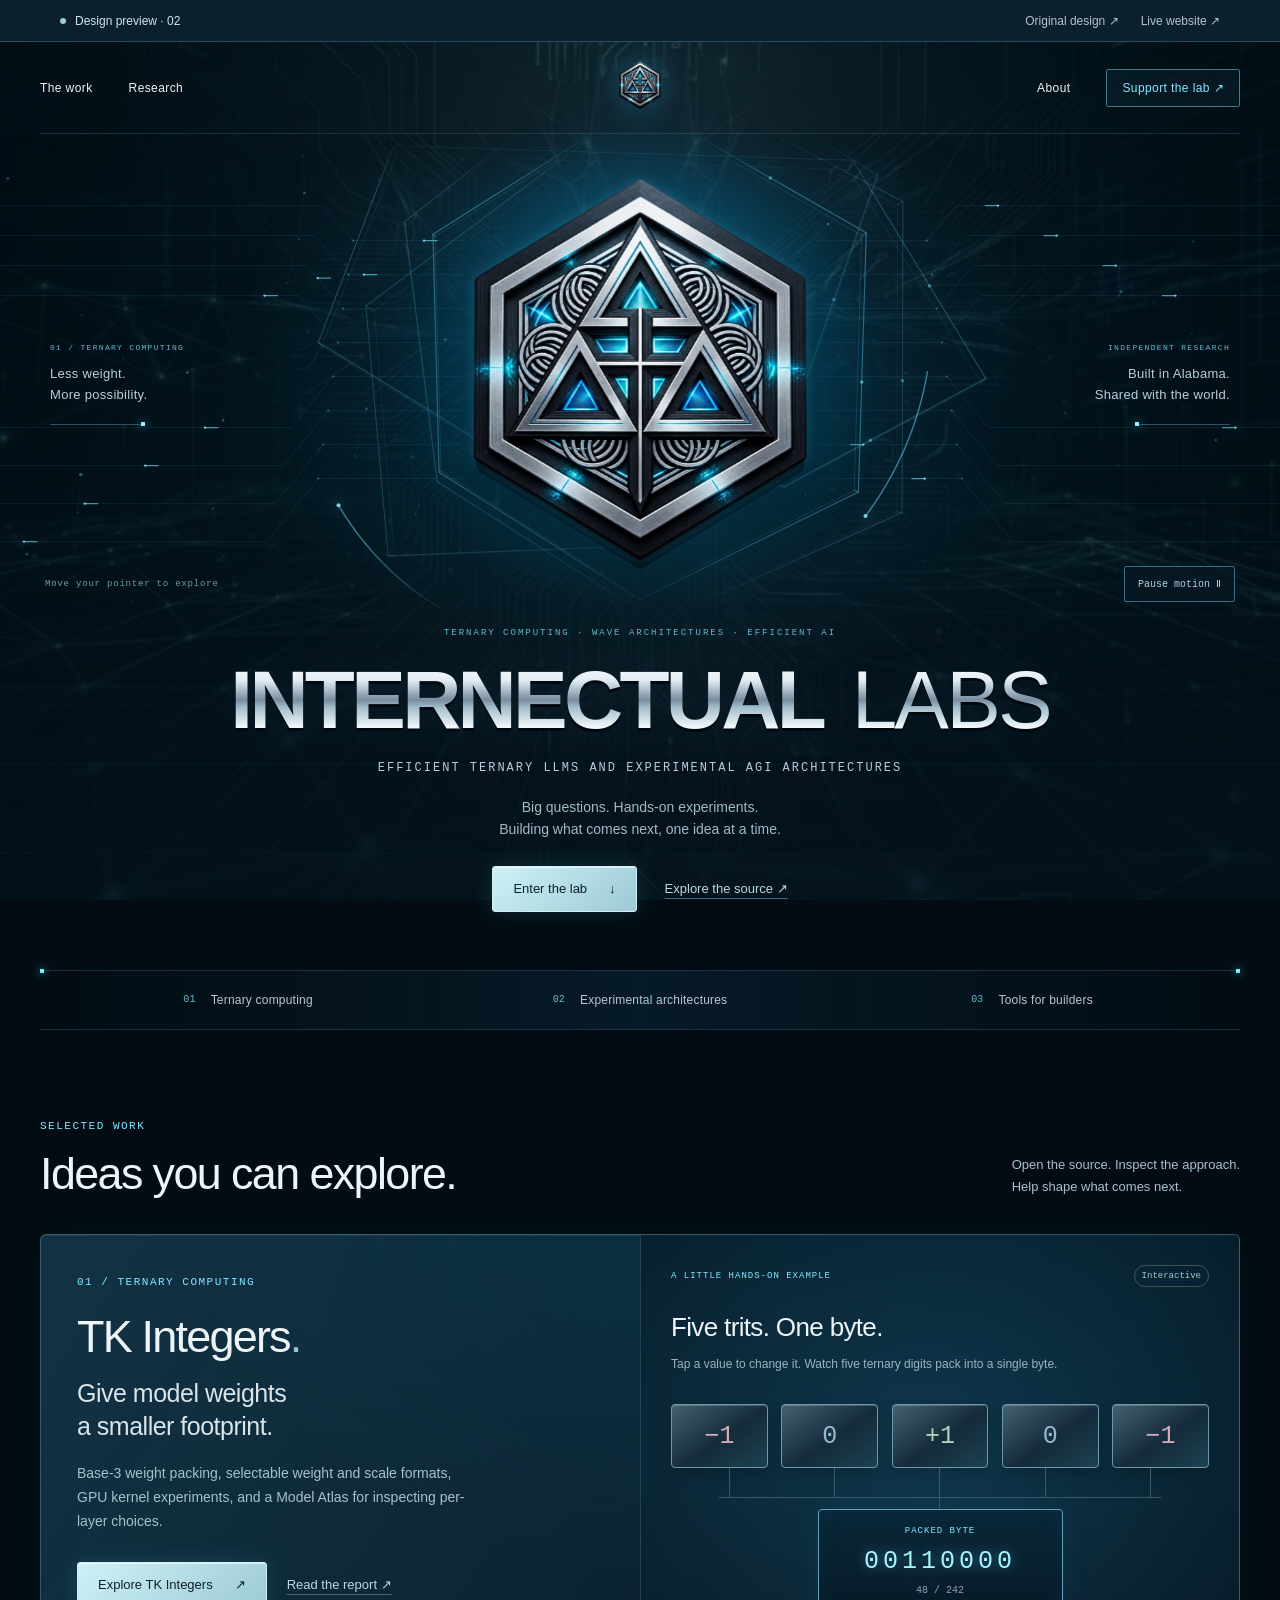
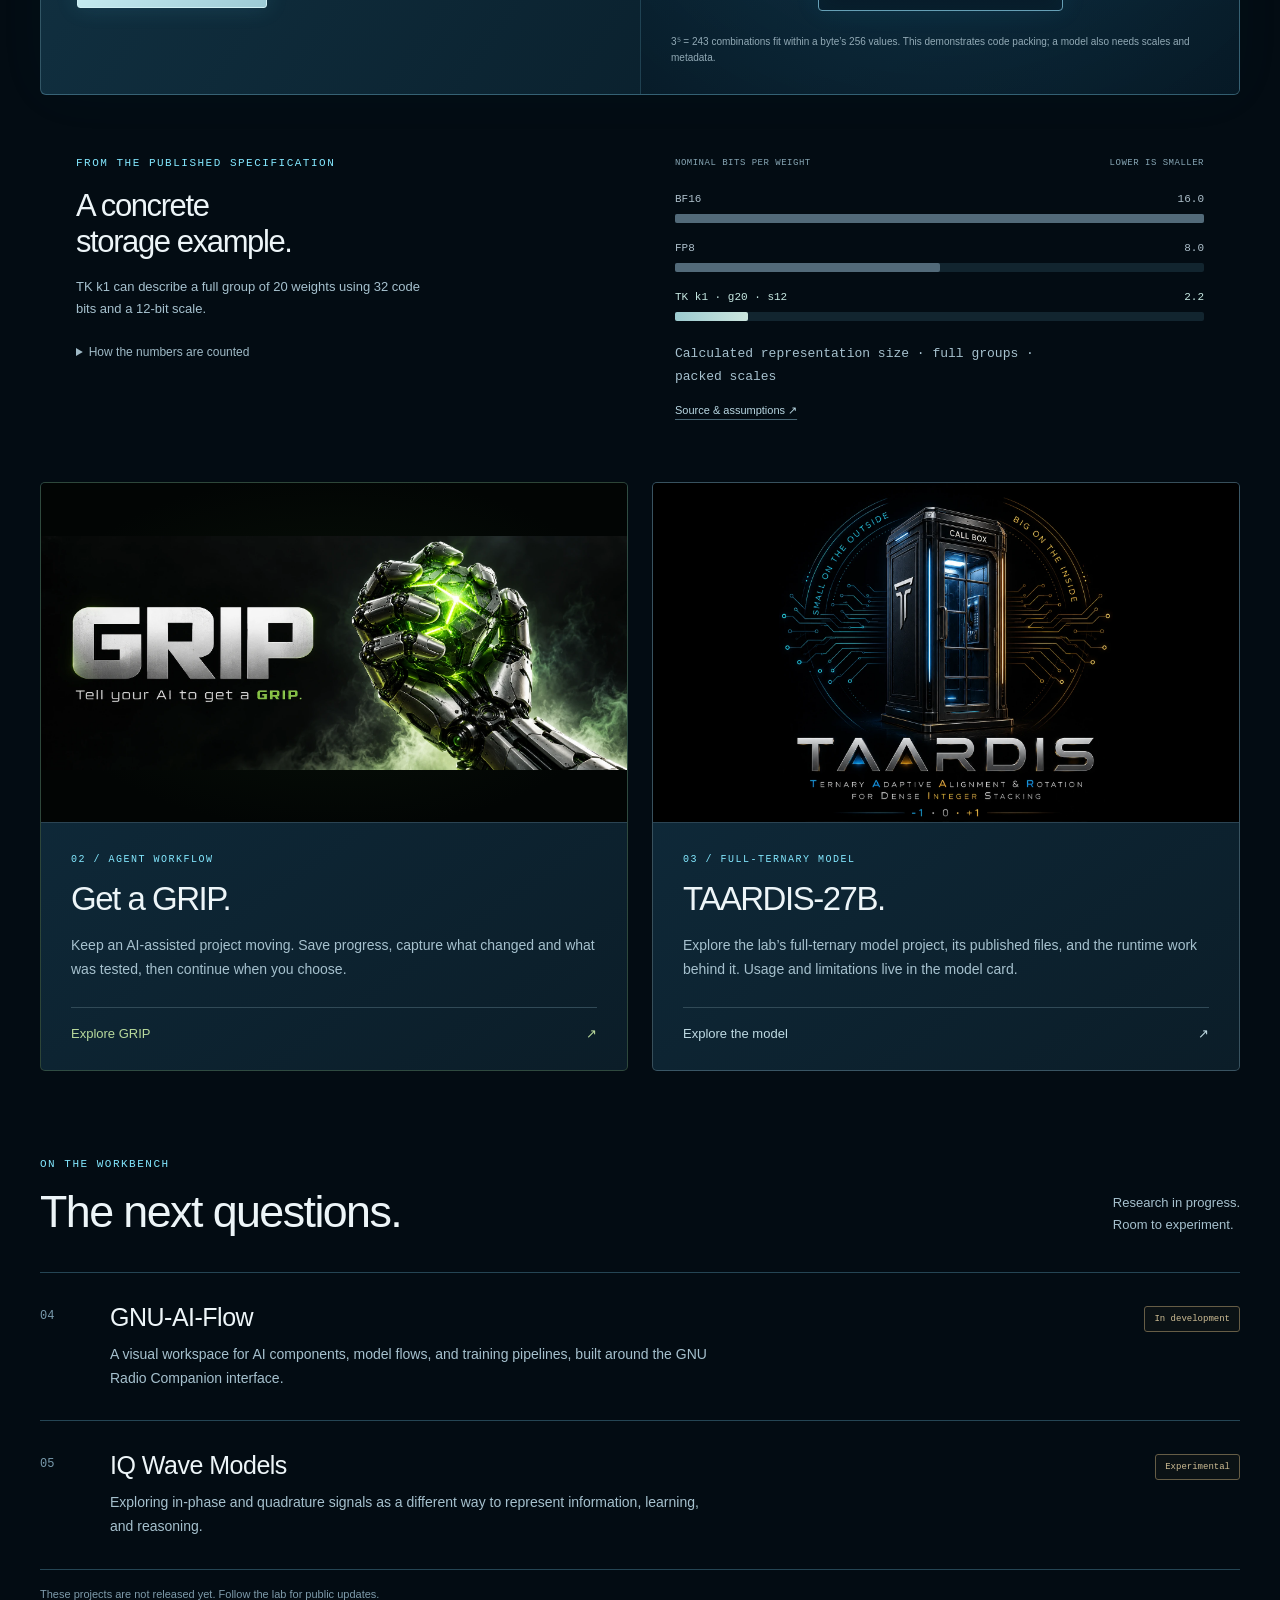
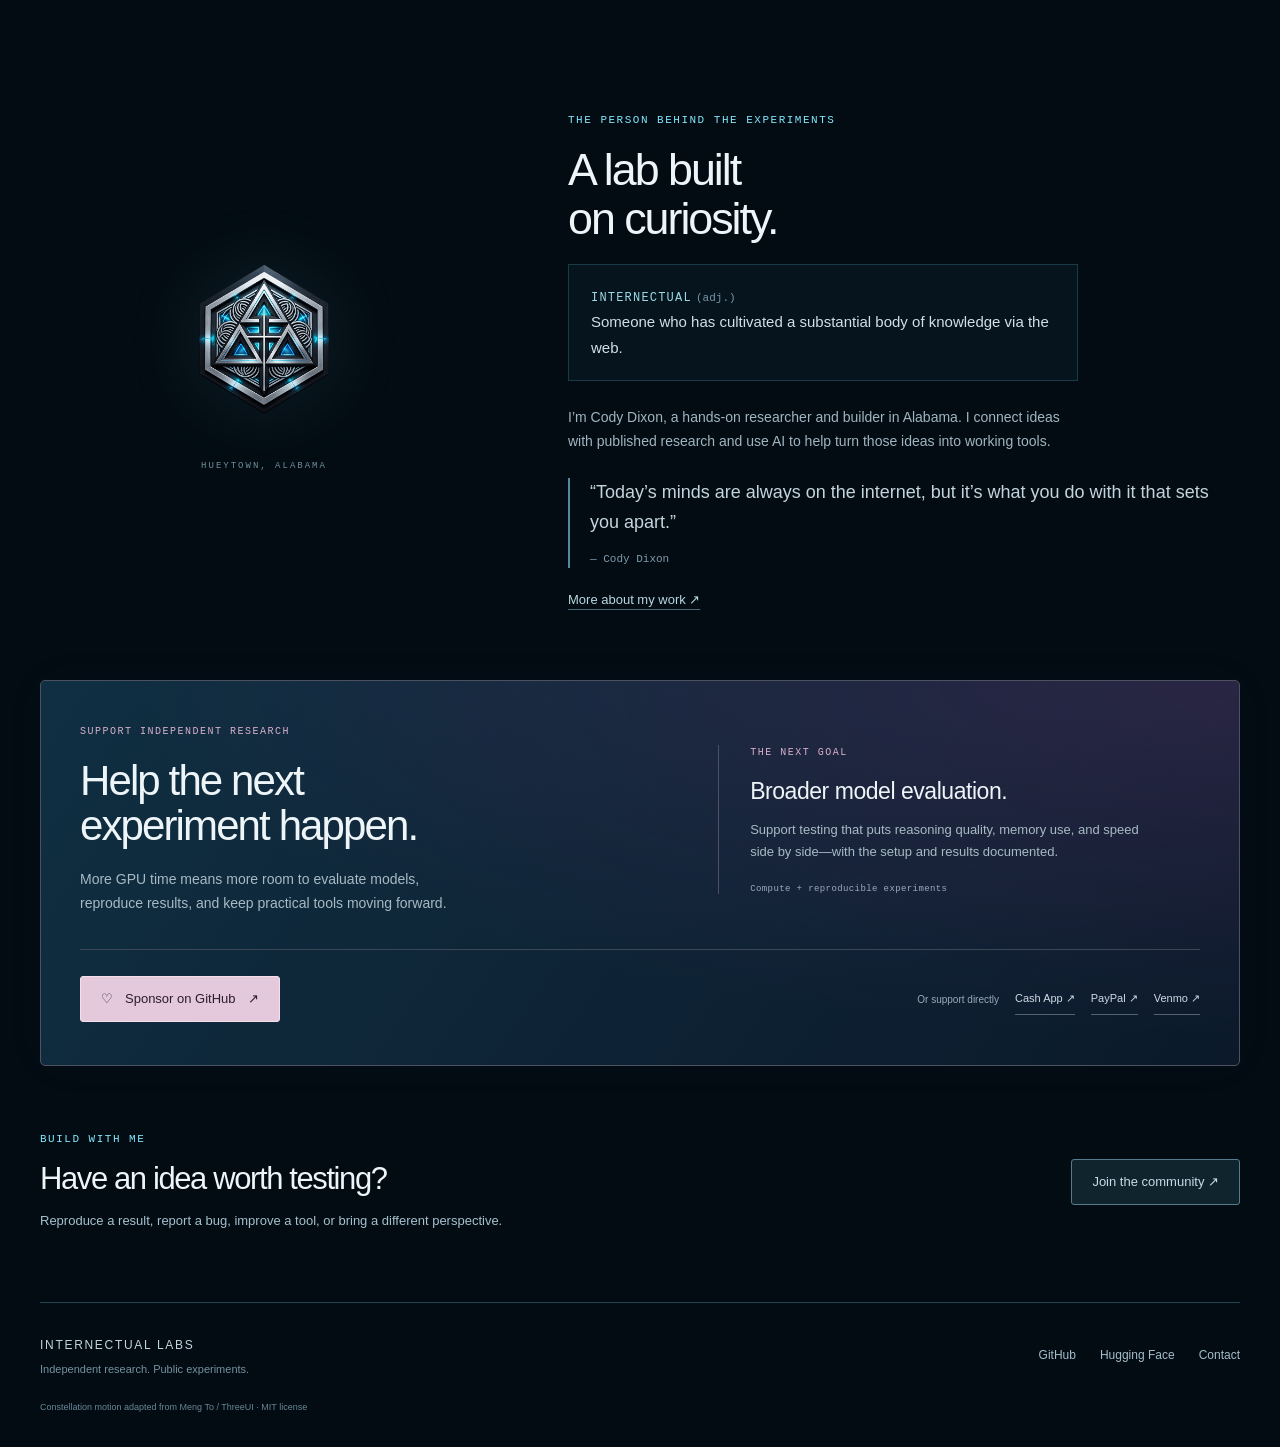
==== commit 5901af5f: "Feature the lab emblem and restore original project artwork in the preview" ====
--- a/index.html
+++ b/index.html
@@ -3,274 +3,90 @@
 <head>
   <meta charset="utf-8">
   <meta name="viewport" content="width=device-width,initial-scale=1">
-  <meta name="description" content="Internectual Labs — efficient ternary LLMs and experimental AGI architectures. Ternary computing, grounded agentic logic, and experimental reasoning systems.">
+  <meta name="robots" content="noindex,nofollow">
+  <meta name="description" content="Internectual Labs. Independent research in efficient ternary LLMs and experimental AGI architectures. Built by Cody Dixon in Alabama.">
   <meta name="theme-color" content="#071116">
-  <title>Internectual Labs | Efficient Ternary LLMs and Experimental AGI Architectures</title>
-  <style>
-:root{color-scheme:dark;--cyan:#8ec6d5;--line:#31424b;--white:#d4d9da}*{box-sizing:border-box}html{scroll-behavior:smooth;scroll-padding-top:70px}body{position:relative;isolation:isolate;margin:0;background:#030e15;color:var(--white);font-family:Arial,Helvetica,sans-serif;font-weight:400;min-height:100vh}.environment{position:fixed;inset:0;z-index:-3;background:linear-gradient(#02121b1a,#00101955),url('[data-uri]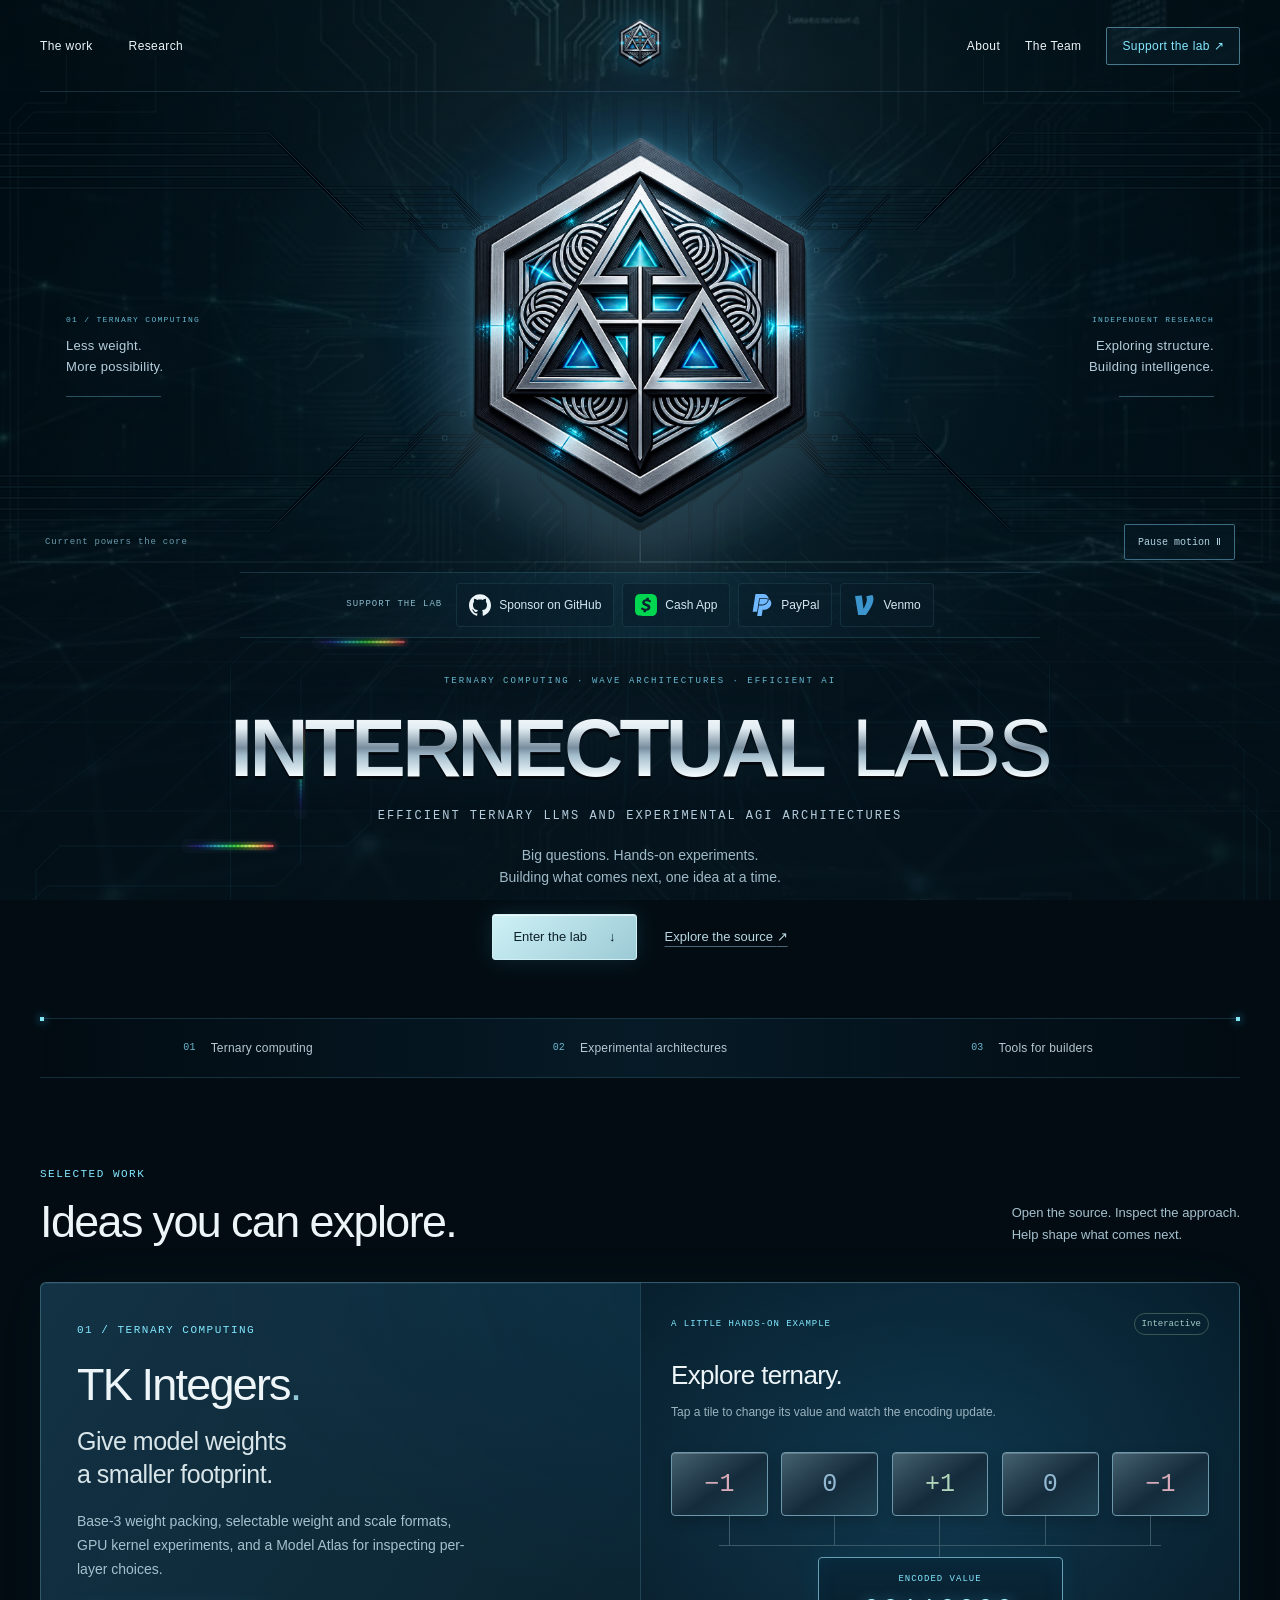
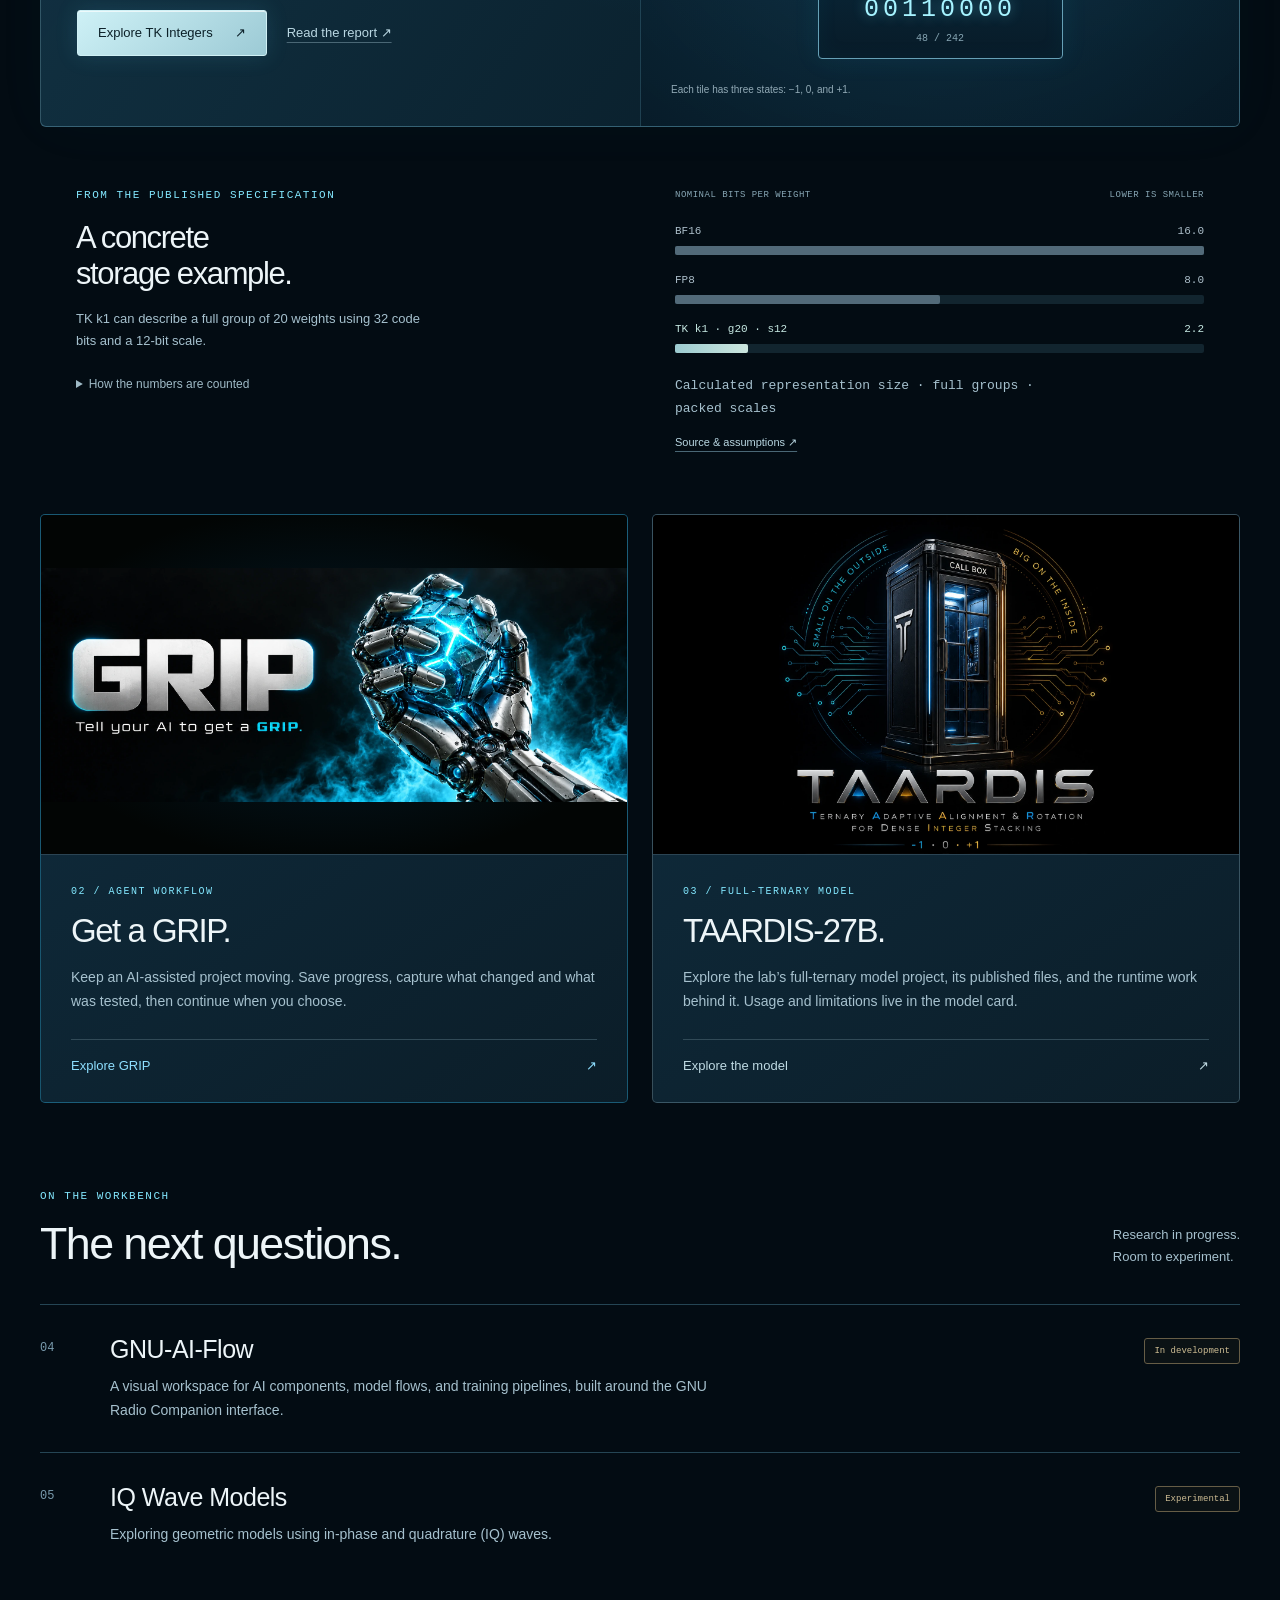
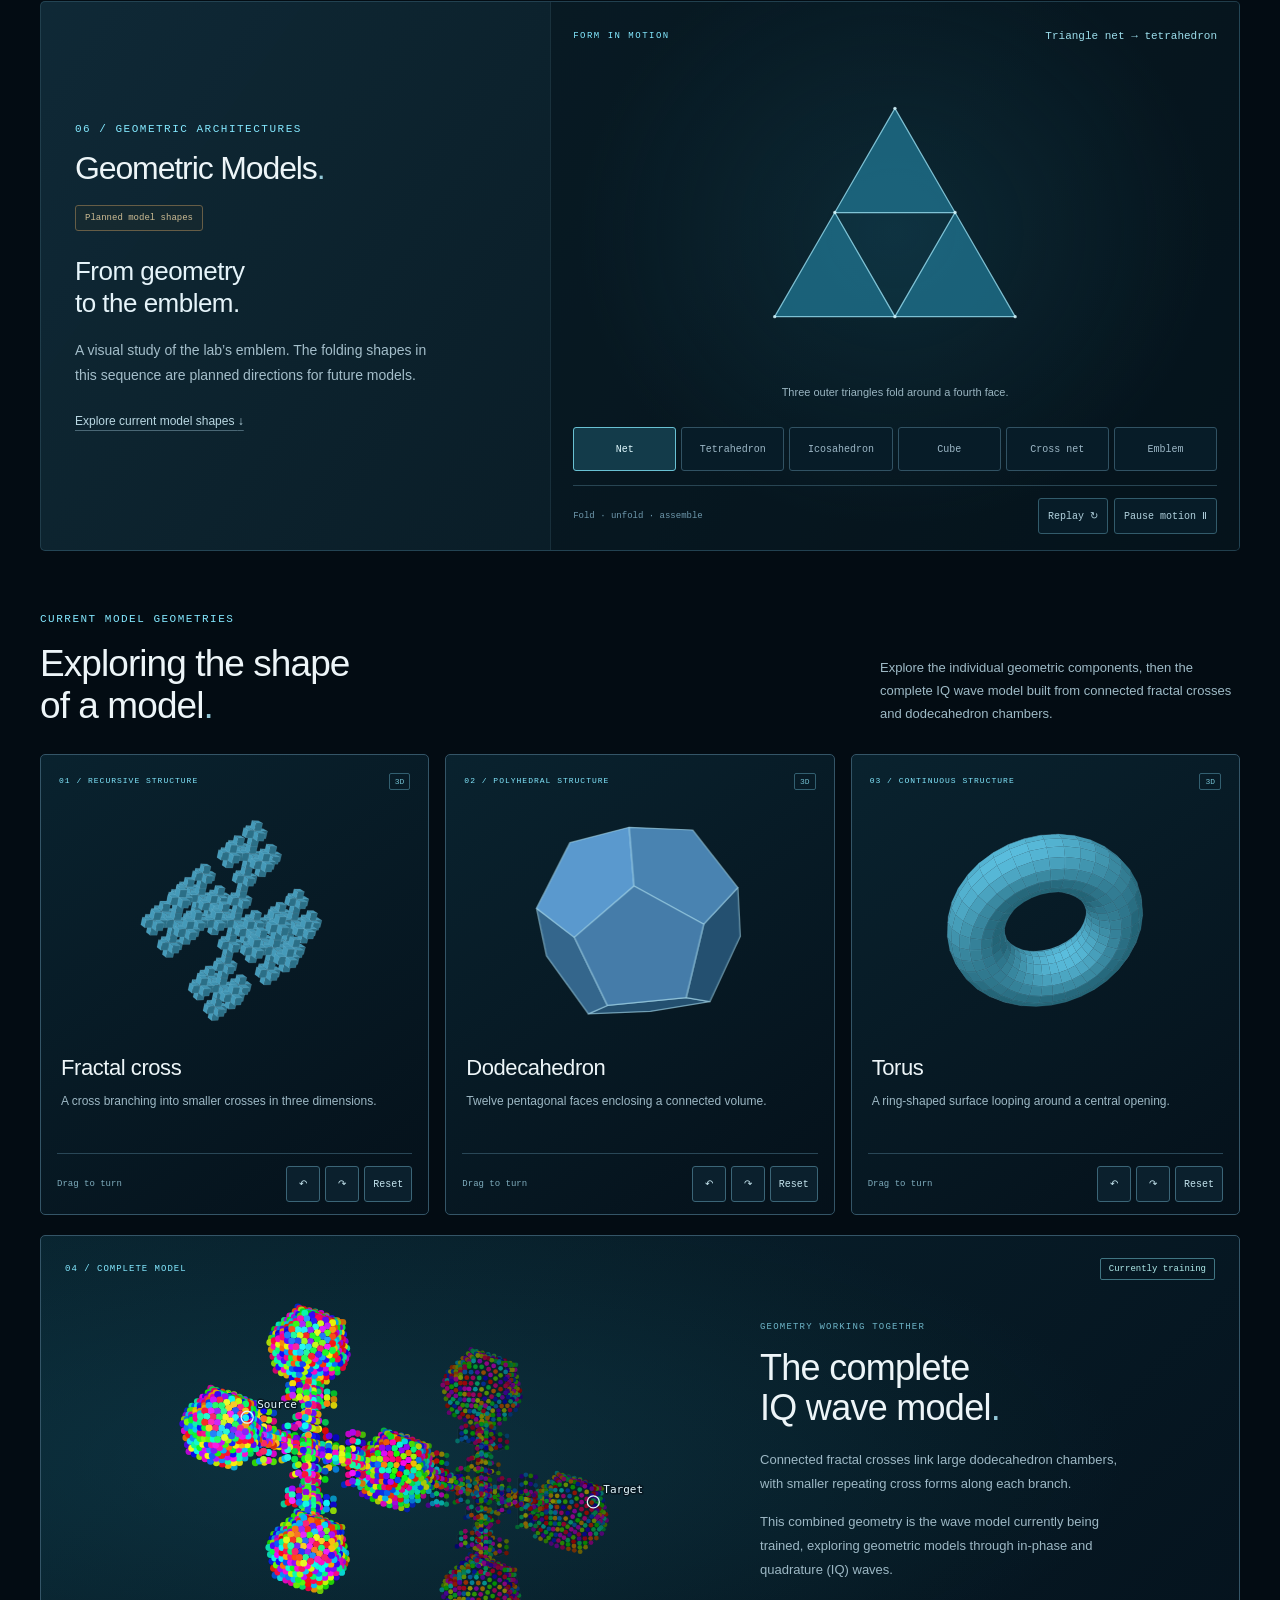
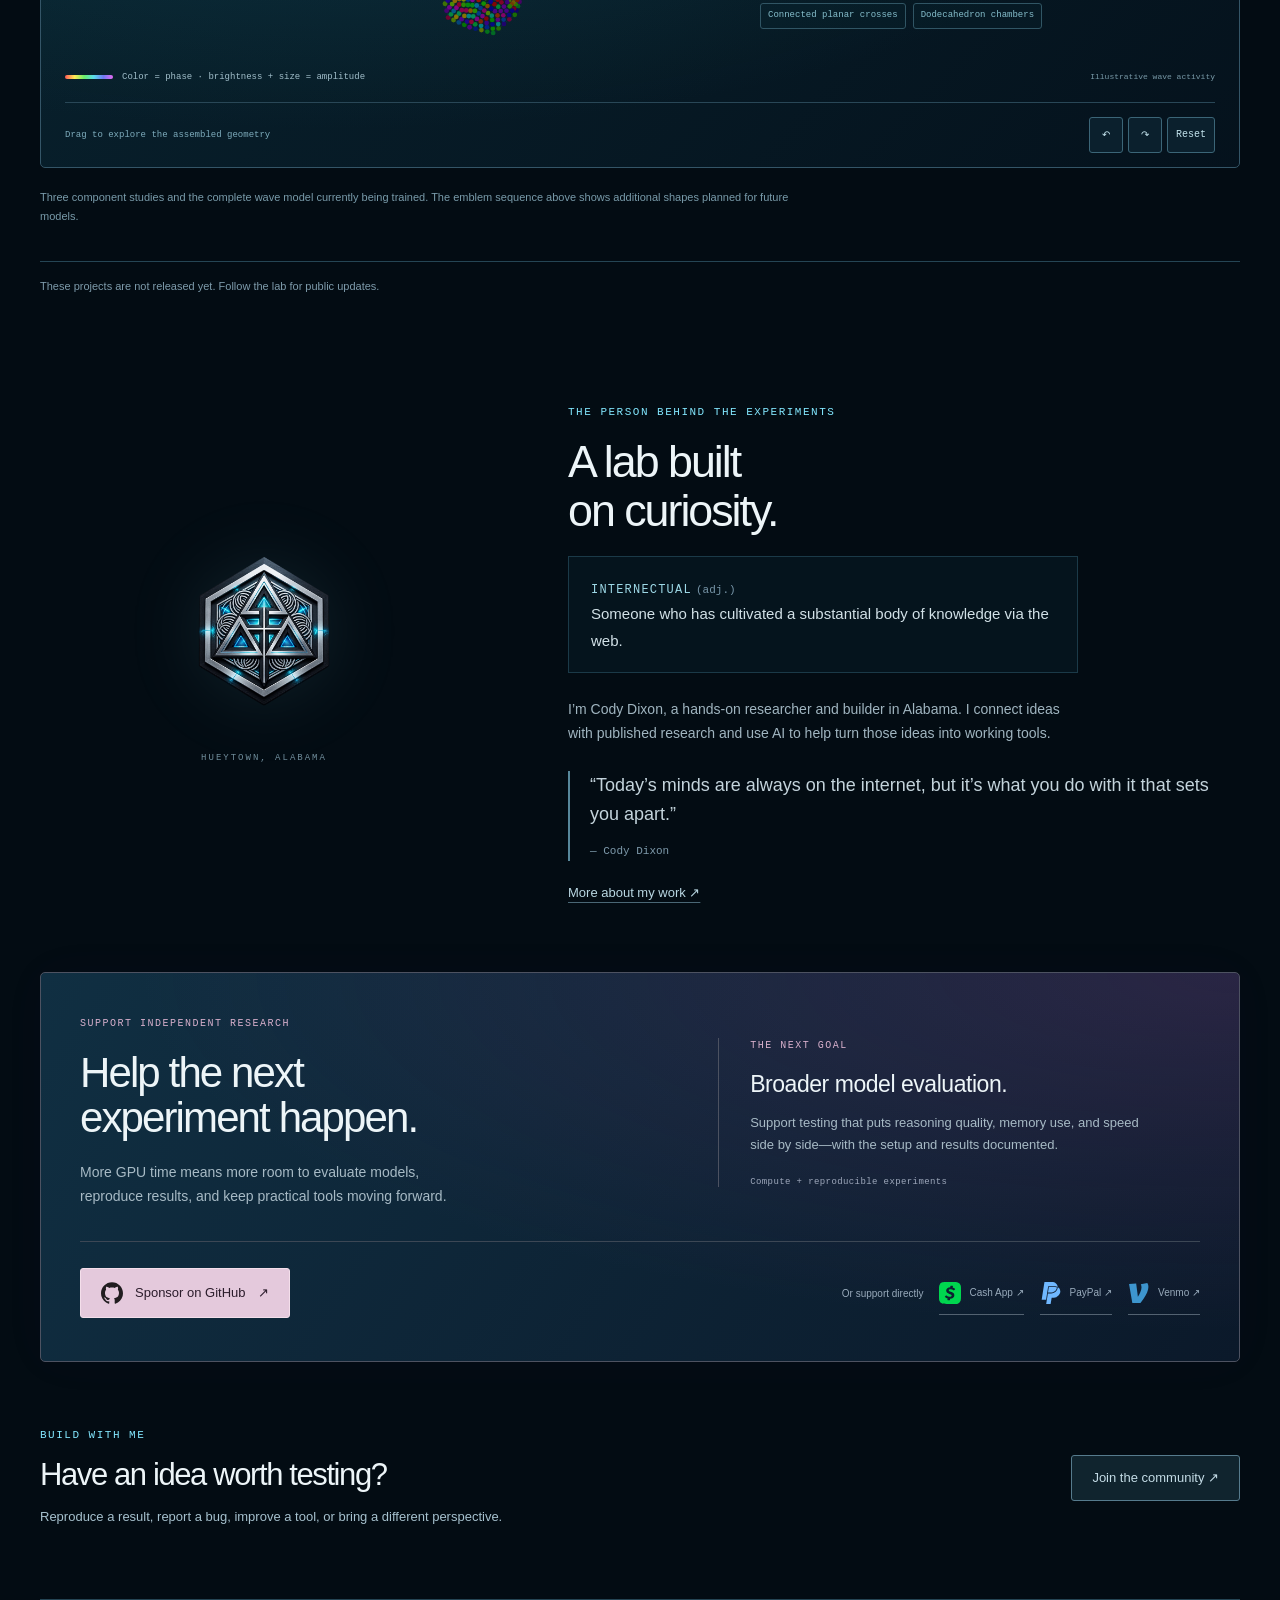
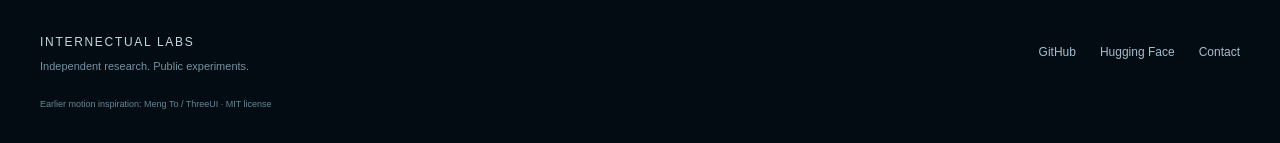
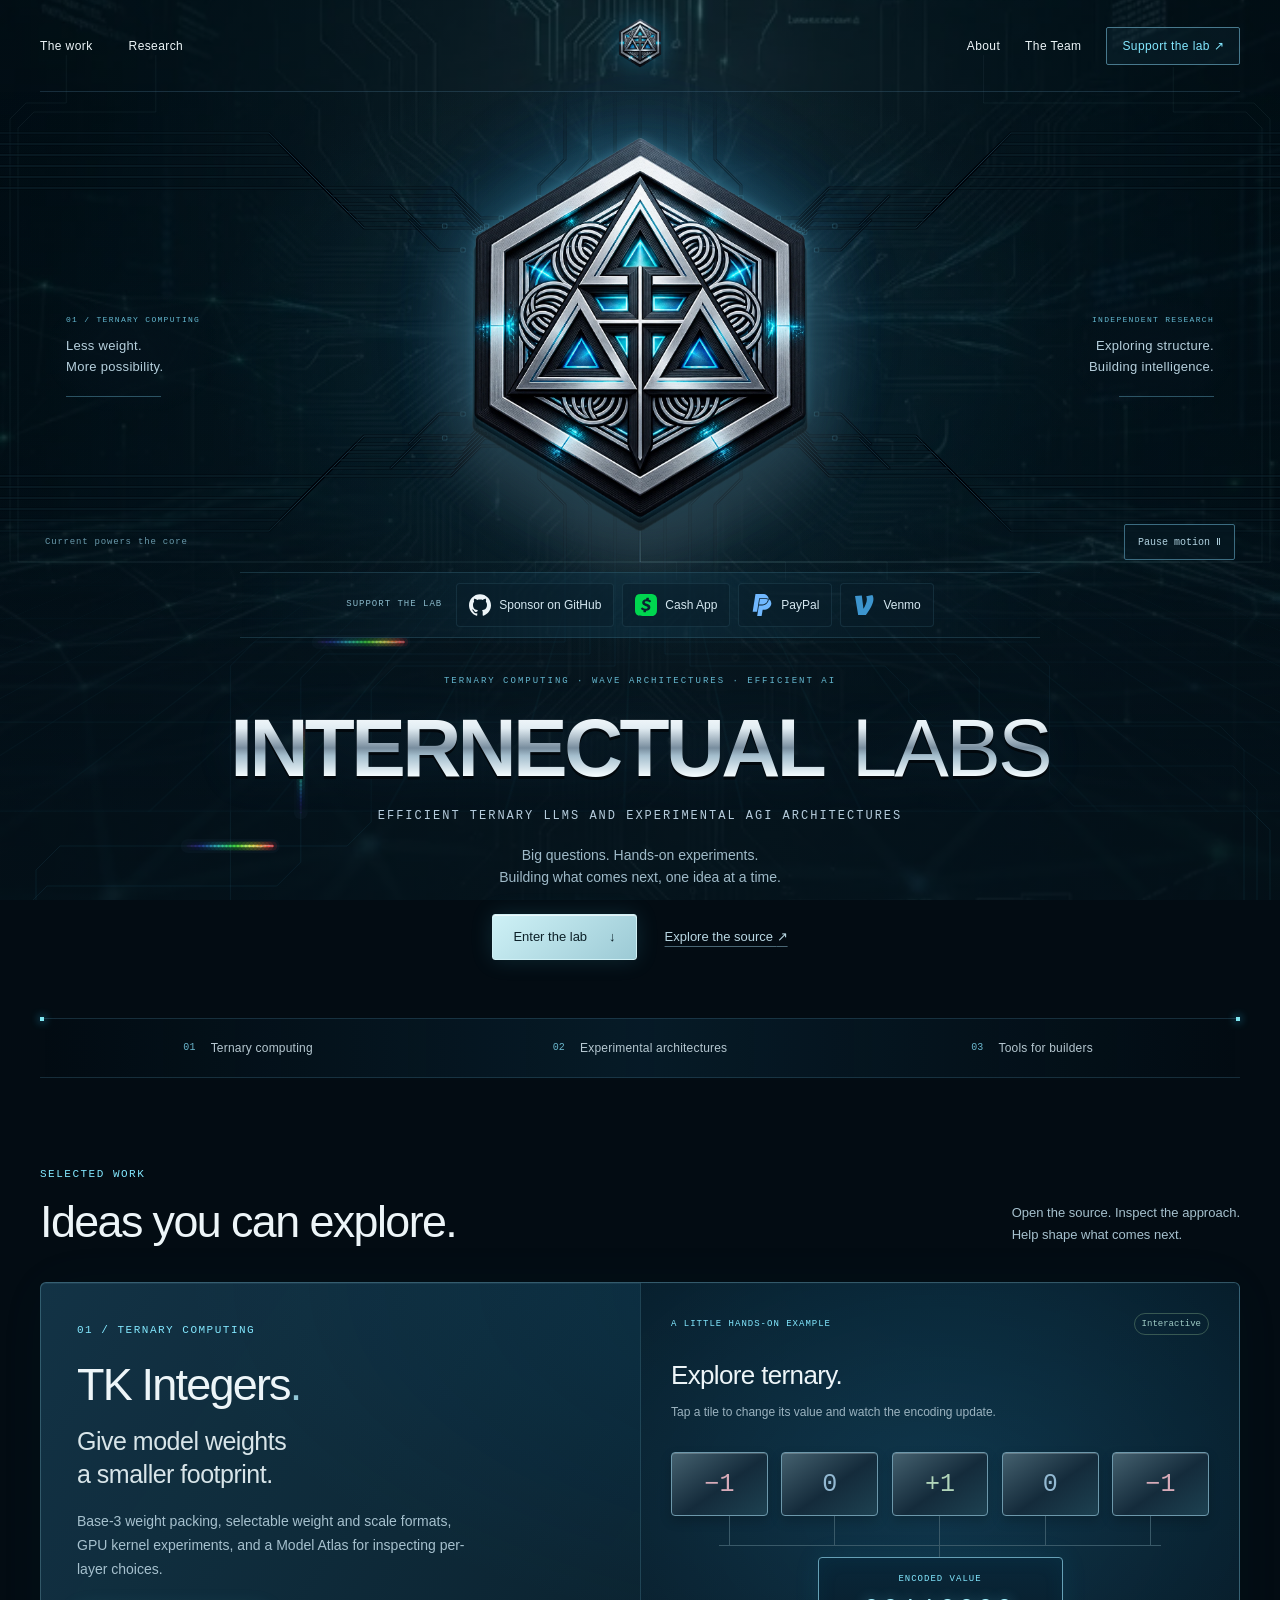
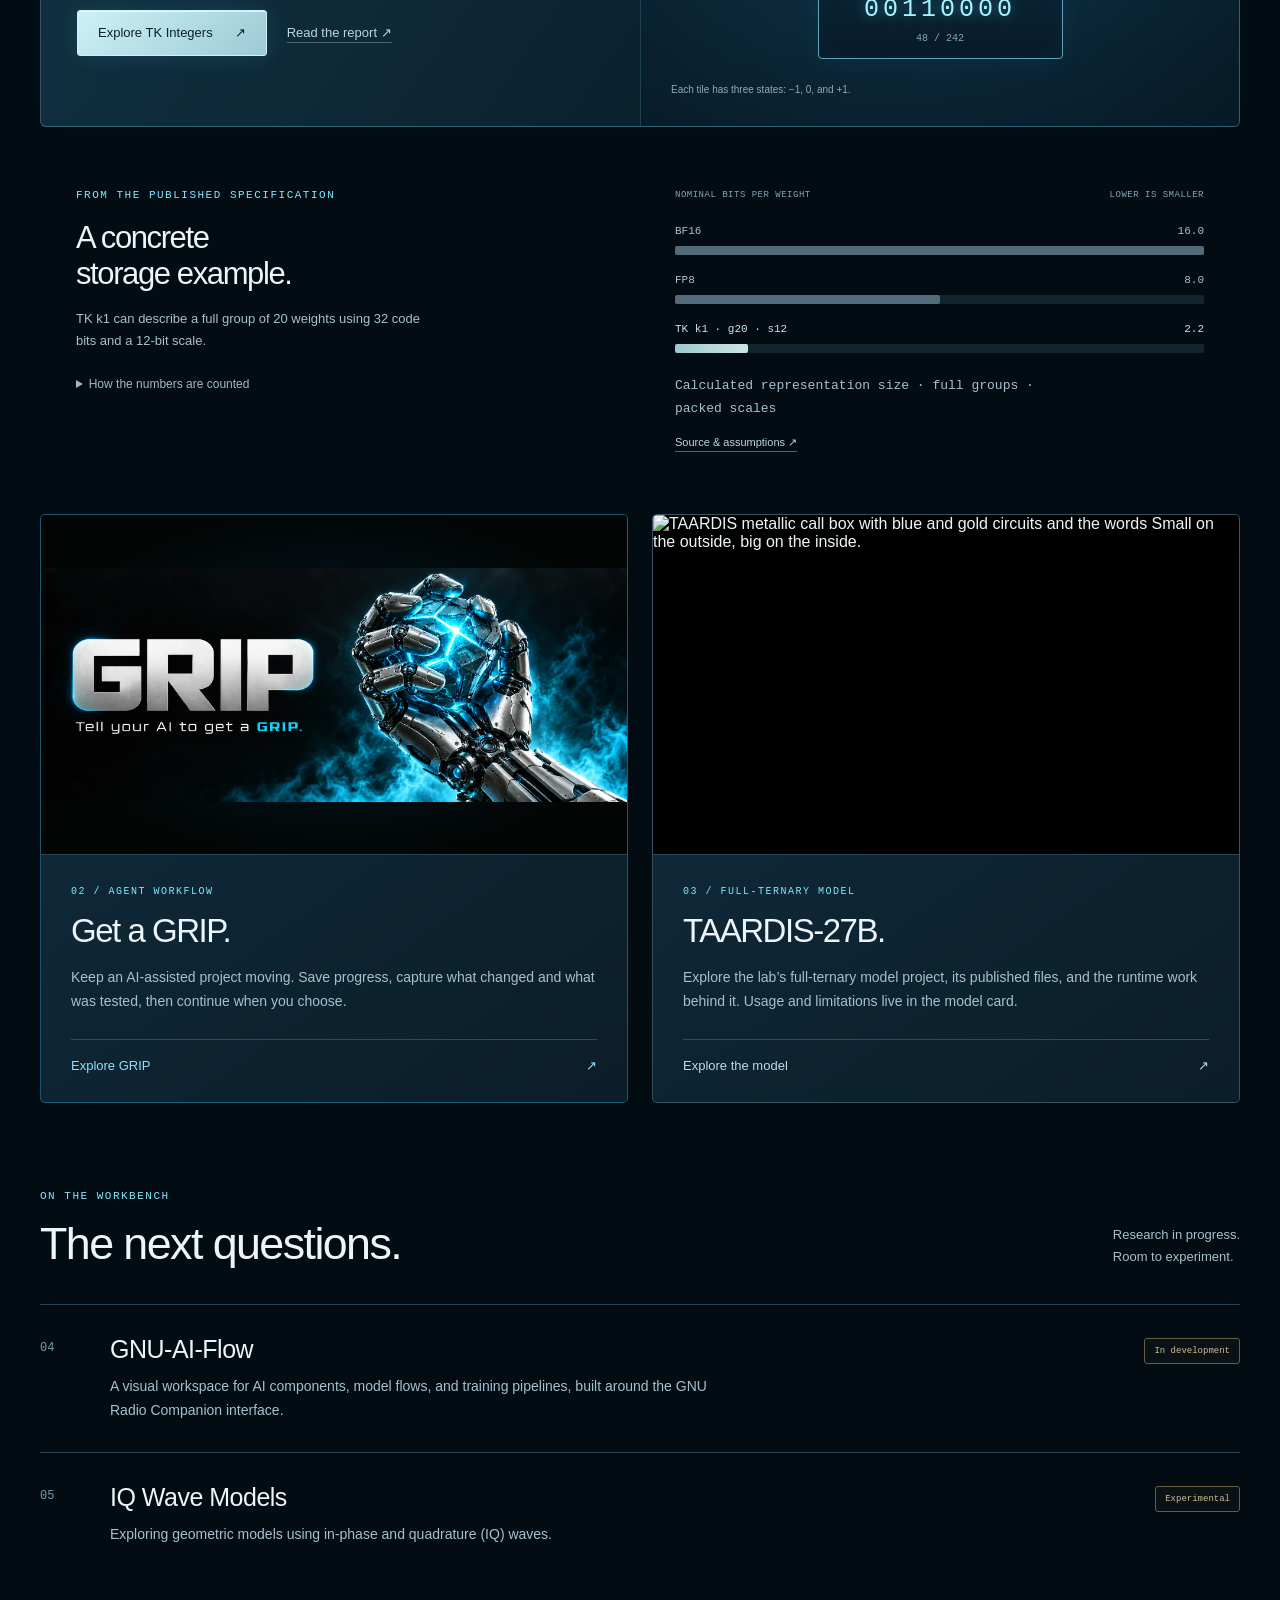
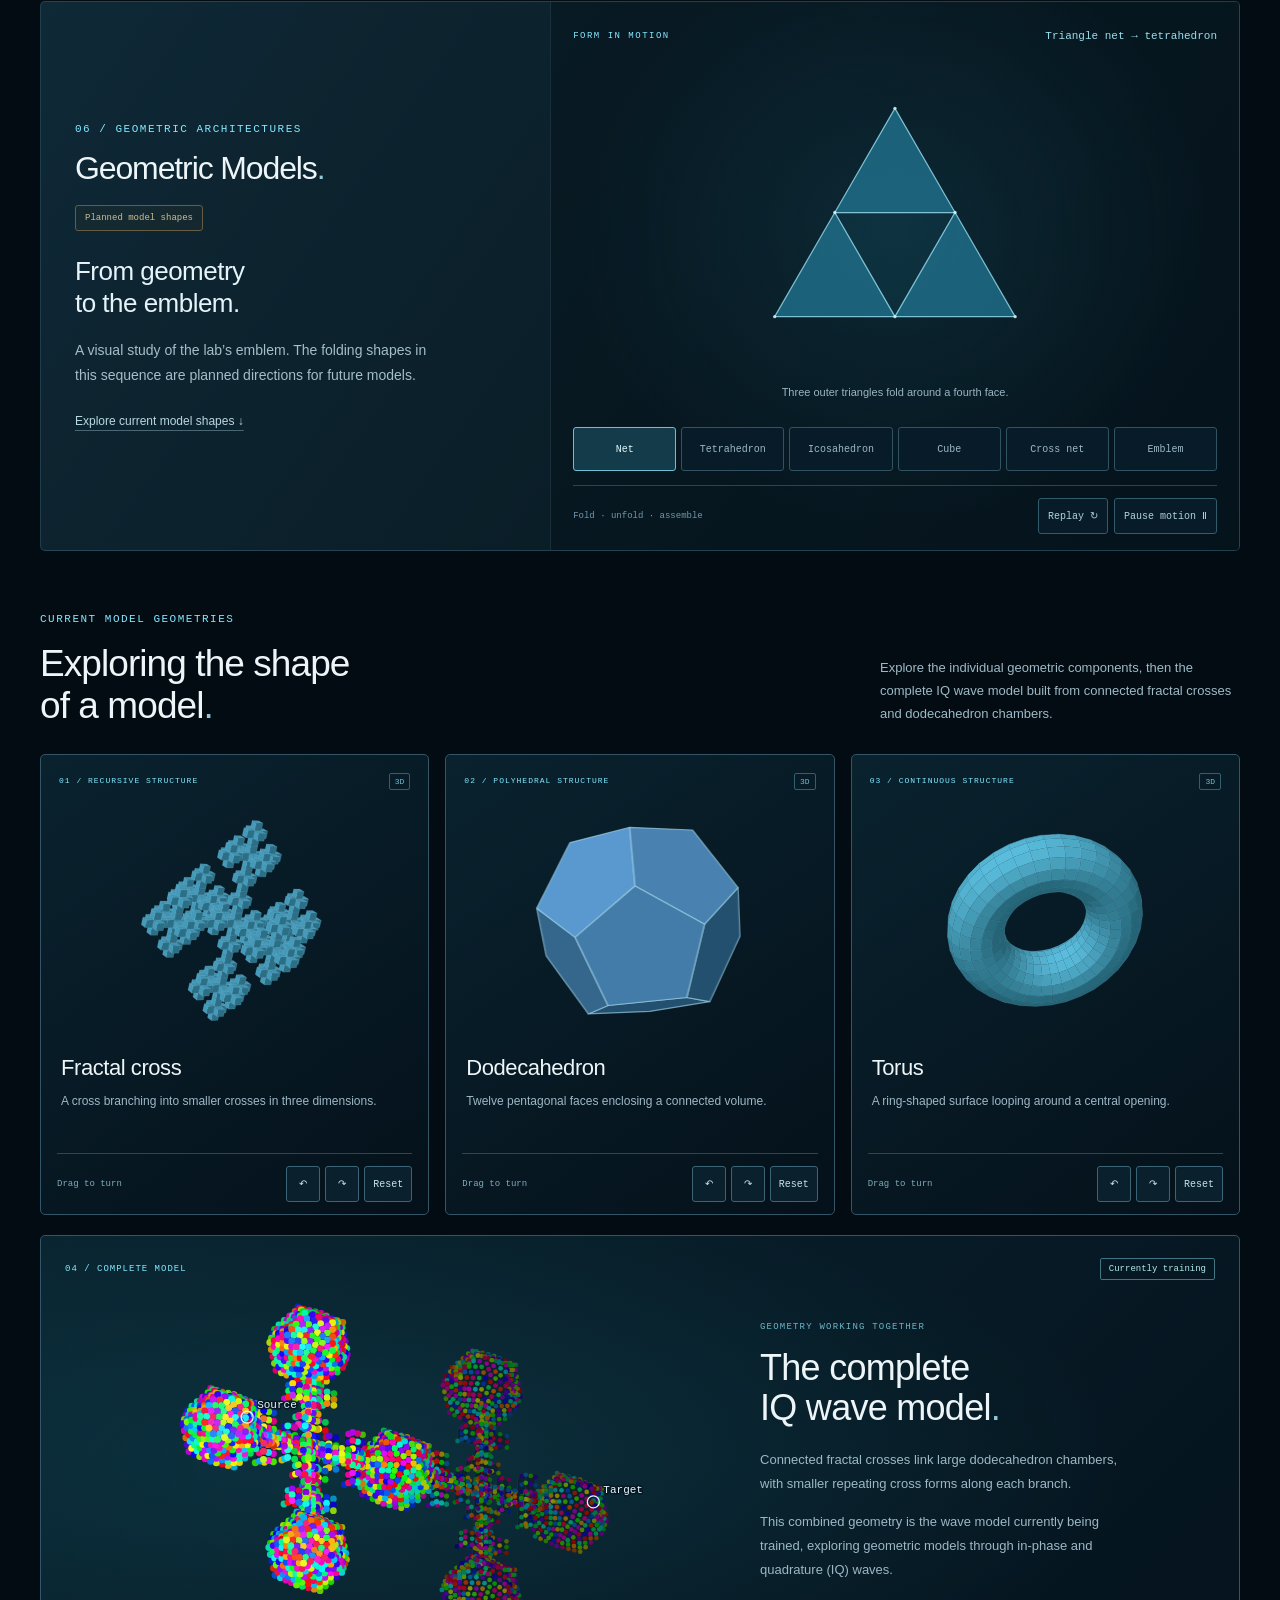
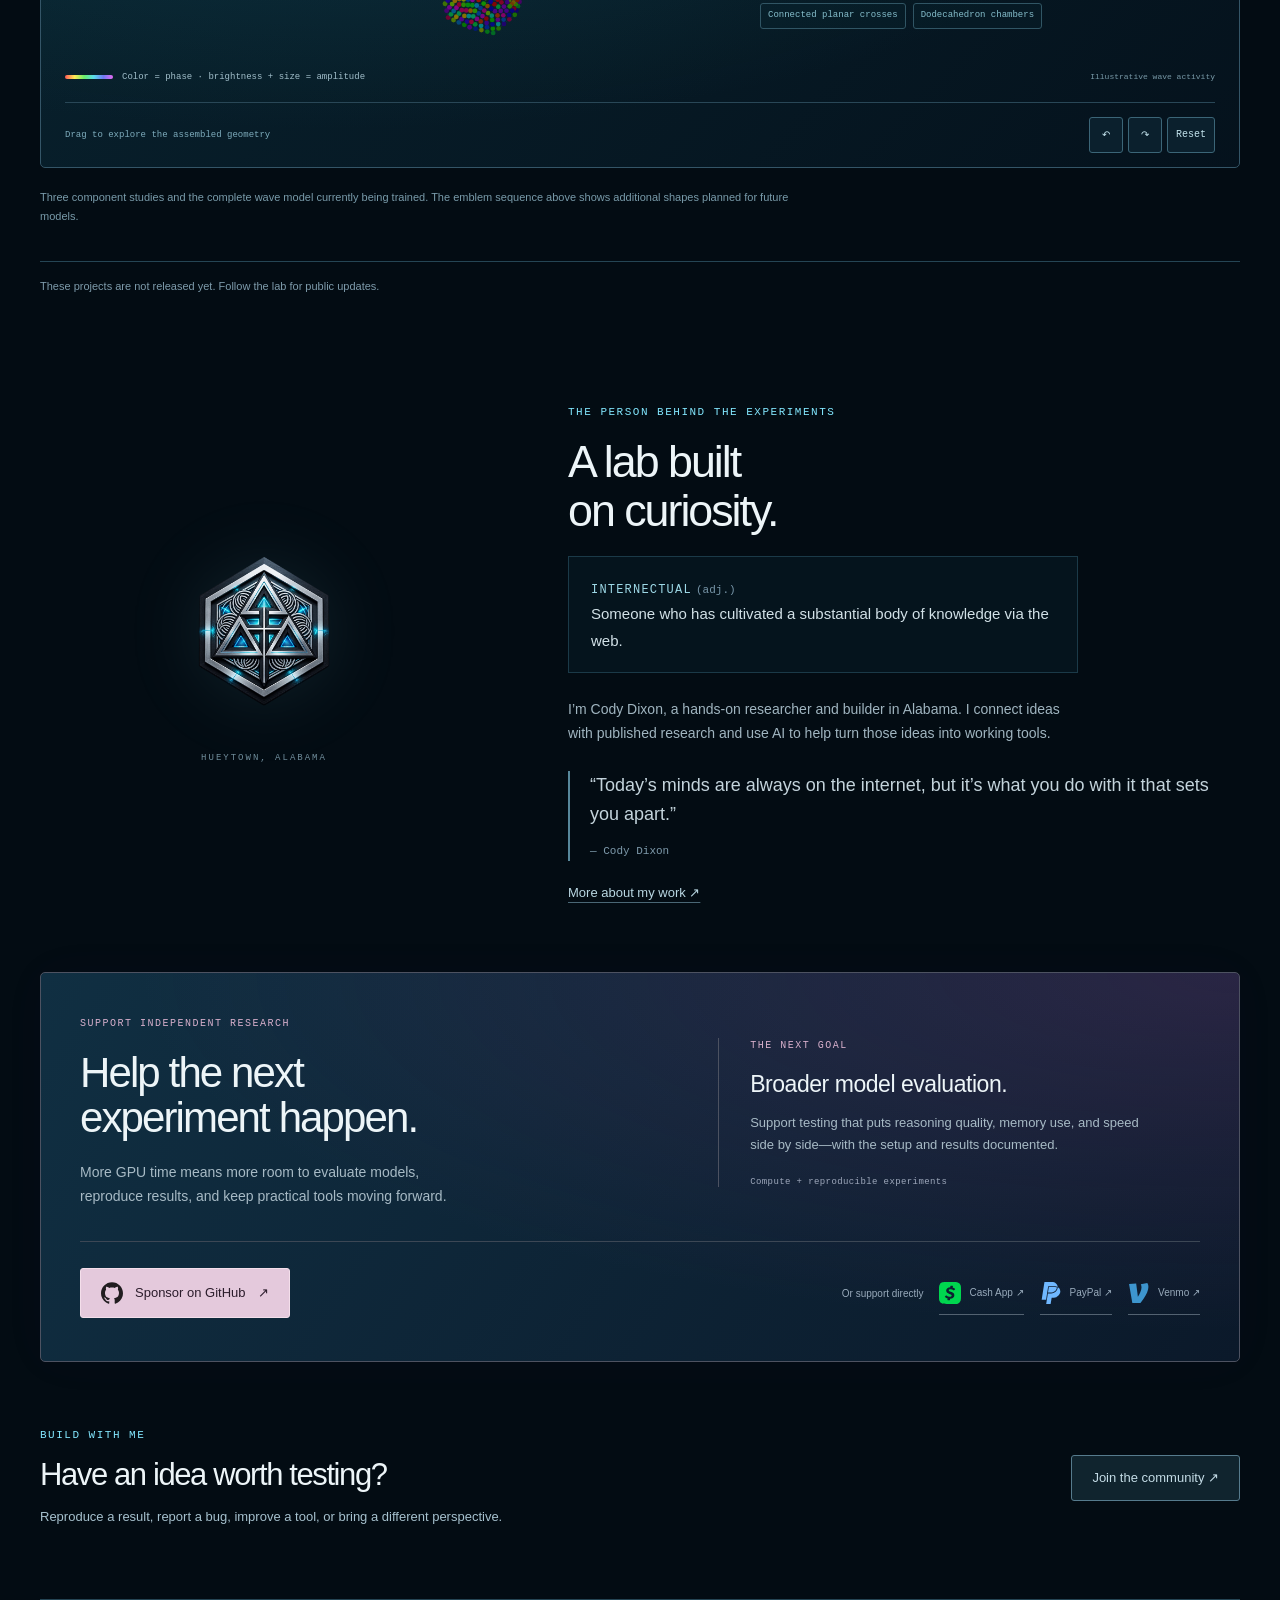
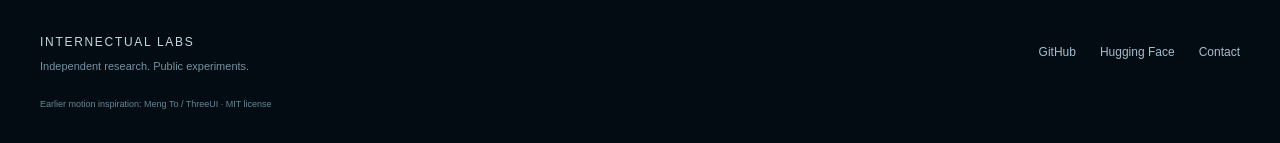
